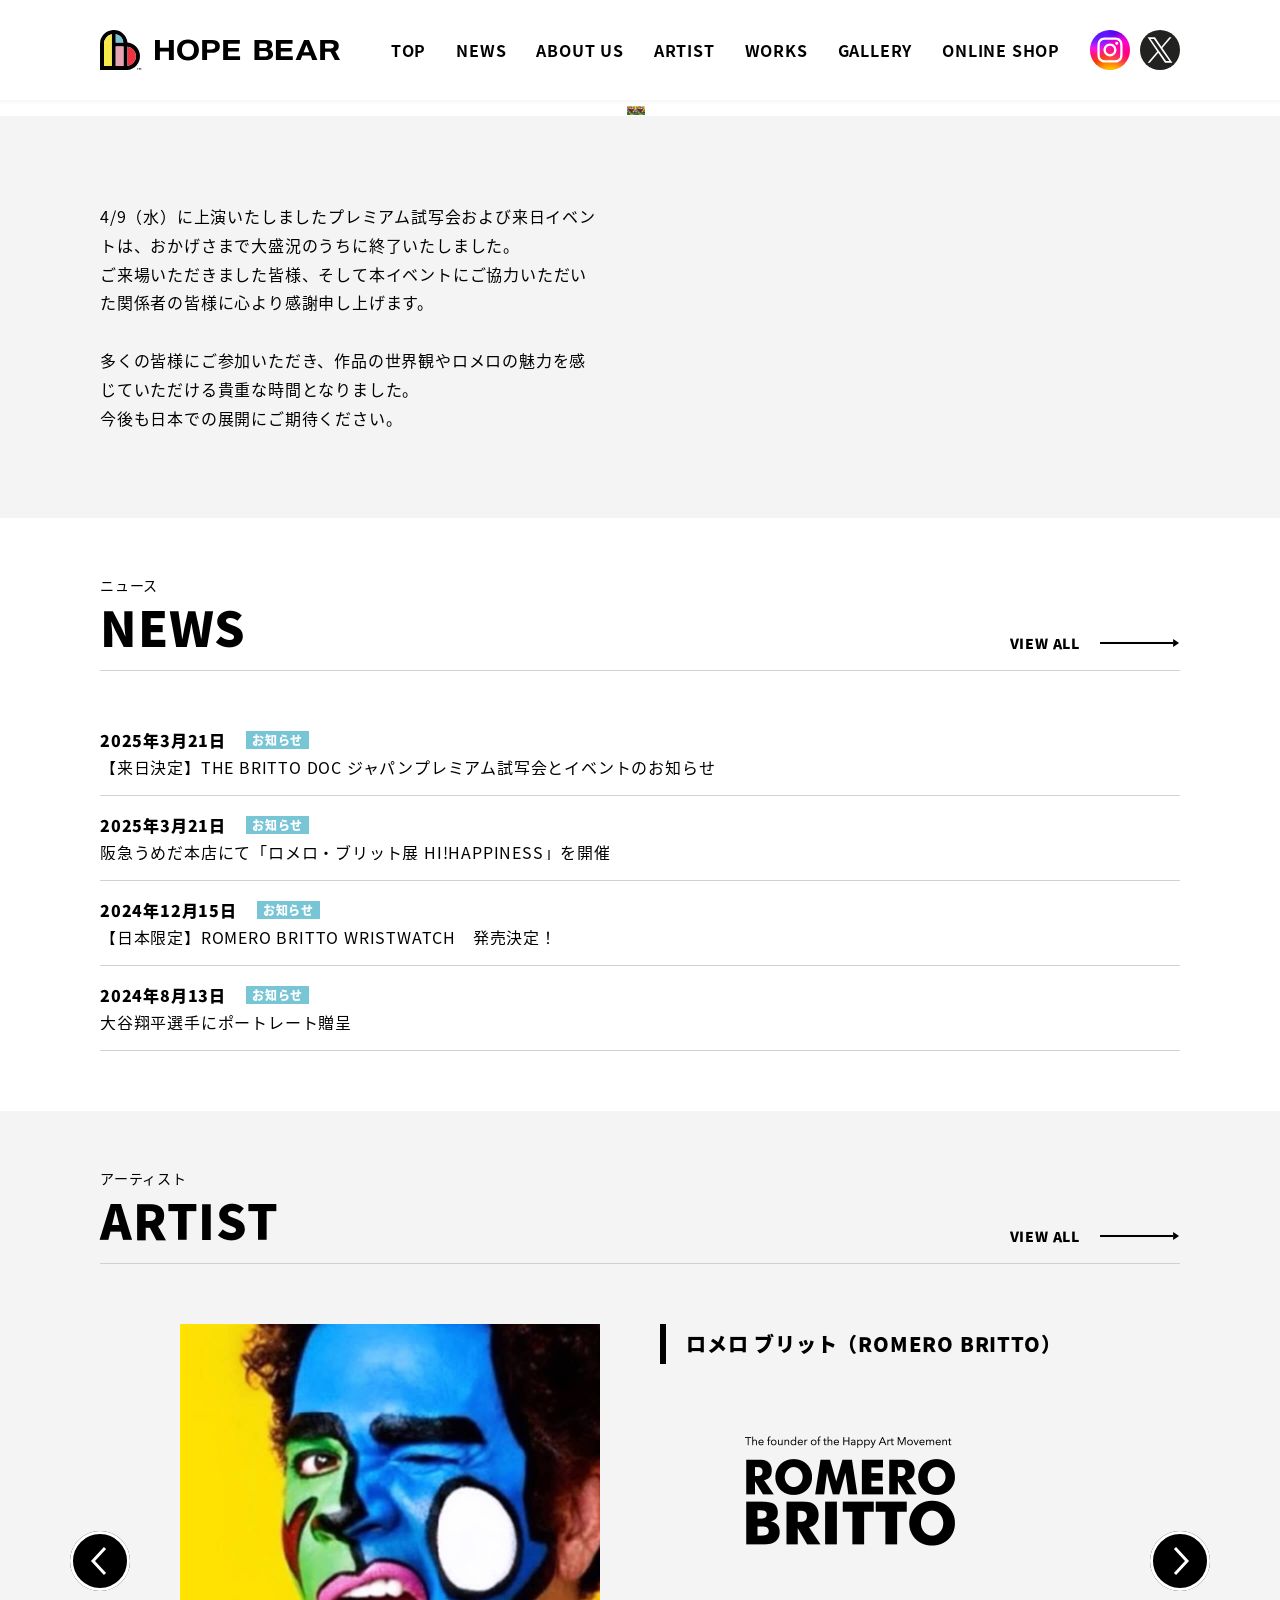
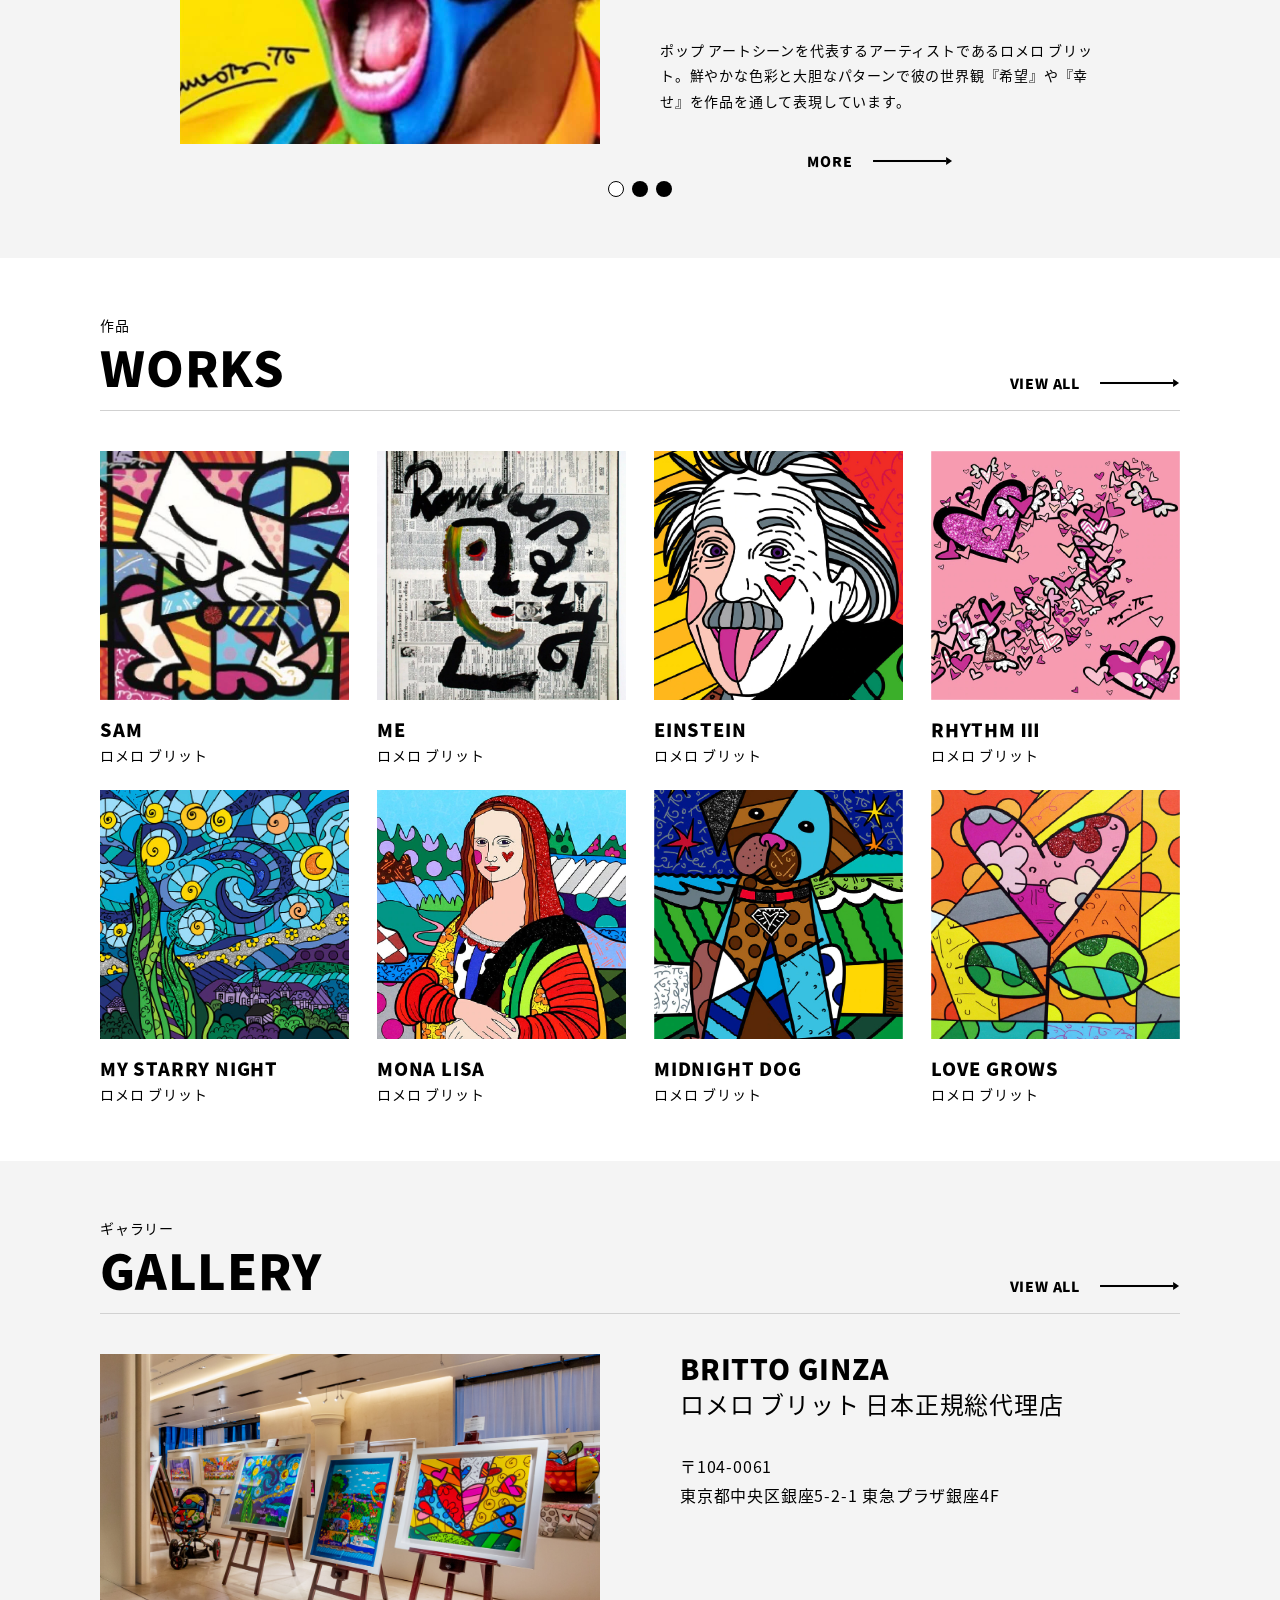
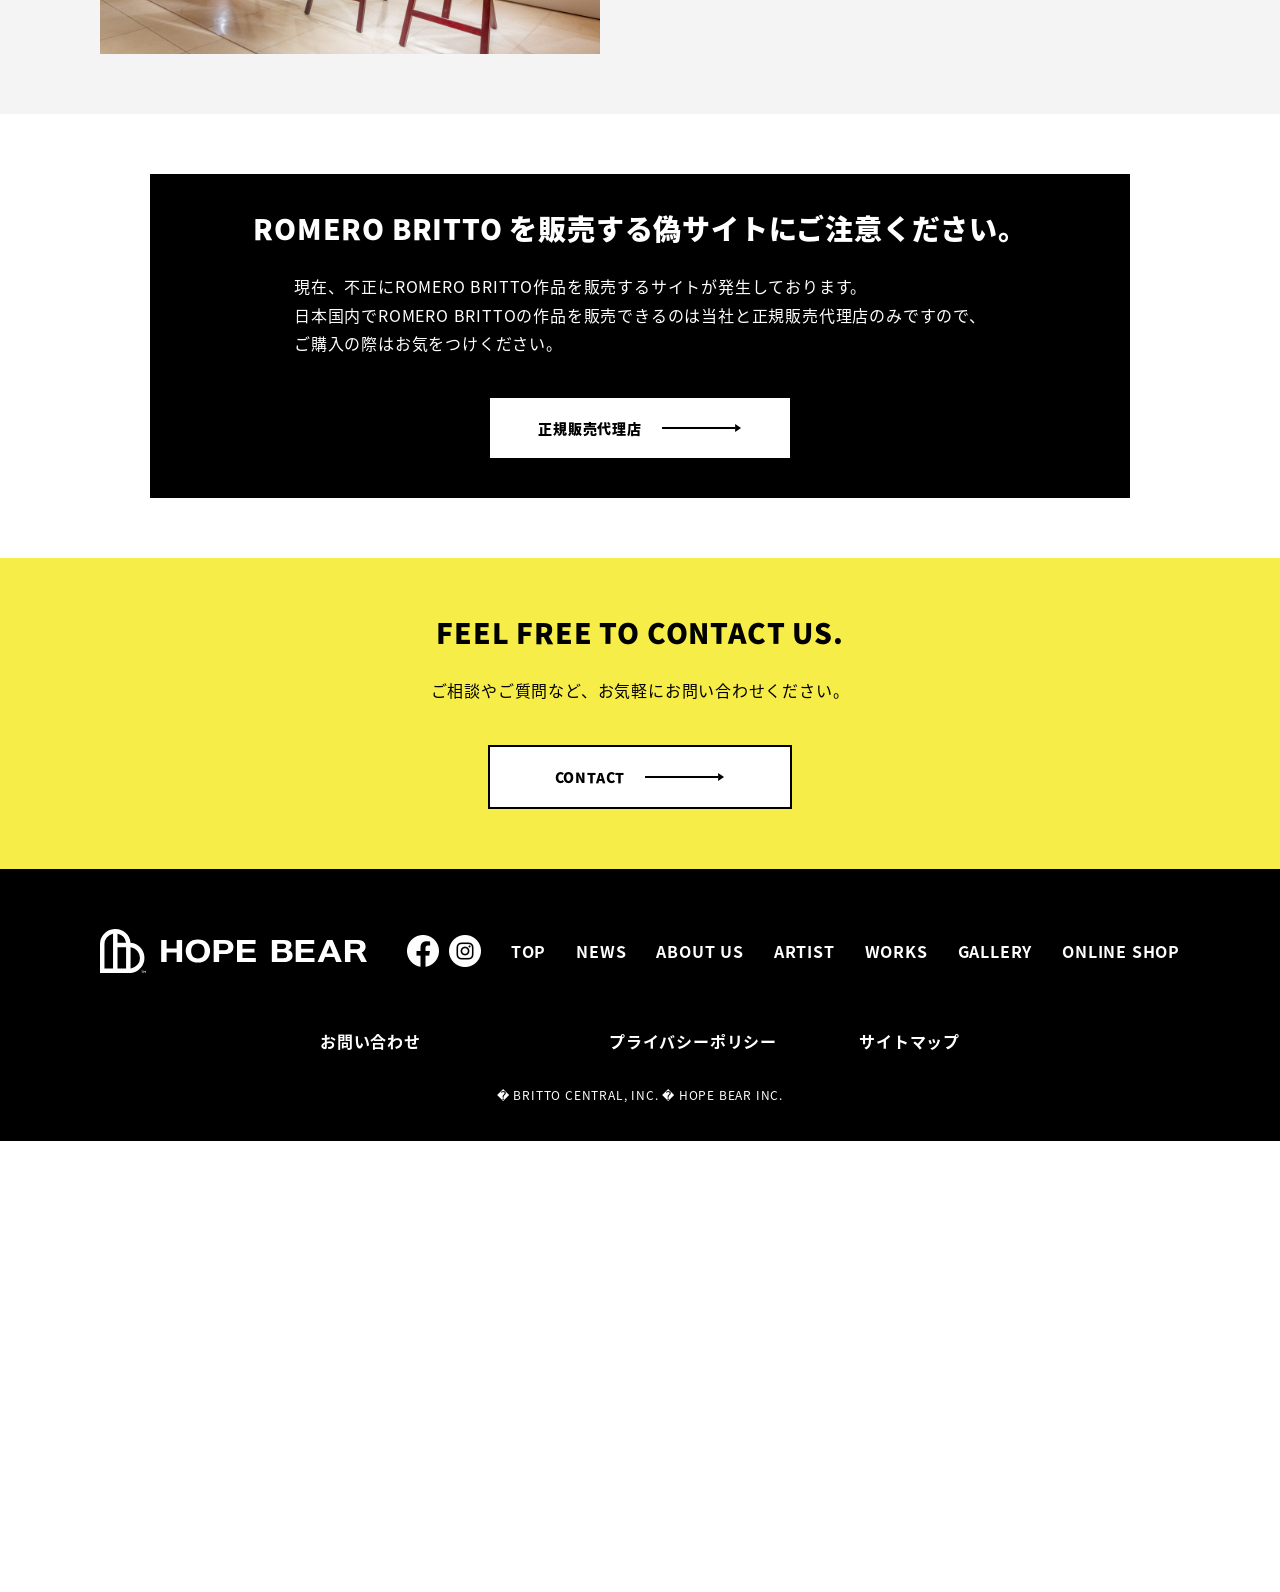
==== index.html @ 96dcc3df "Add files via upload" ====
<!DOCTYPE html><html lang="ja" dir="ltr"><head>
  <meta charset="UTF-8">
  <meta http-equiv="X-UA-Compatible" content="IE=edge">
		
  <script type="text/javascript">
    if ( navigator.userAgent.indexOf('iPhone') > 0 || navigator.userAgent.indexOf('iPod') > 0 || (navigator.userAgent.indexOf('Android') > 0 && navigator.userAgent.indexOf('Mobile') > 0) ) {
        //iPhone、iPod、Androidモバイル端末の設定
        document.write('<meta name="viewport" content="width=device-width, initial-scale=1.0">');
    }else{
        //それ以外の端末（PC、iPadなど）の設定
        document.write('');
    }
  </script>
  <meta name="format-detection" content="telephone=no">
  <meta name="keywords" content="アート,ロメロ ブリット">
  <meta name="format-detection" content="telephone=no">
  <meta name="author" content="ホープベアー株式会社（Hope Bear Inc.）">
  <!-- OGP -->
  <meta name="twitter:card" content="summary_large_image">
  <meta name="twitter:site" content="https://hopebearinc.com/">
  <meta name="twitter:image" content="https://hopebearinc.com/wp-content/themes/eTheme/ogp.png">
  <meta property="og:site_name" content="HOPE BEAR Inc.">
  <meta property="og:title" content="HOPE BEAR Inc.">
  <meta property="og:description" content="ホープベアー株式会社（Hope Bear Inc.）の公式ホームページです。私たちは経営理念である「アートのチカラで世界に希望を！」を掲げ、世界的アーティスト「ロメロ ブリット（Romero Britto）」の作品や次世代アーティストの作品を通じ、“愛と勇気と希望”を多くの皆さまに伝えてまいります。">
  <meta property="og:type" content="website">
  <meta property="og:url" content="https://hopebearinc.com/">
  <meta property="og:image" content="images/ogp.png">
  <!-- /OGP -->
  	<style>img:is([sizes="auto" i], [sizes^="auto," i]) { contain-intrinsic-size: 3000px 1500px }</style>
	
		<!-- All in One SEO 4.8.1.1 - aioseo.com -->
		<title>ホープベアー株式会社（Hope Bear Inc.）｜アートのチカラで世界に希望を！</title>
	<meta name="description" content="ホープベアー株式会社（Hope Bear Inc.）の公式ホームページです。私たちは経営理念である「アートのチカラで世界に希望を！」を掲げ、世界的アーティスト「ロメロ ブリット（Romero Britto）」の作品や次世代アーティストの作品を通じ、“愛と勇気と希望”を多くの皆さまに伝えてまいります。">
	<meta name="robots" content="max-image-preview:large">
	<link rel="canonical" href="https://hopebearinc.com/">
	<meta name="generator" content="All in One SEO (AIOSEO) 4.8.1.1">
		<meta property="og:locale" content="ja_JP">
		<meta property="og:site_name" content="ホープベアー株式会社（Hope Bear Inc.） ｜">
		<meta property="og:type" content="website">
		<meta property="og:title" content="ホープベアー株式会社（Hope Bear Inc.）｜アートのチカラで世界に希望を！">
		<meta property="og:description" content="ホープベアー株式会社（Hope Bear Inc.）の公式ホームページです。私たちは経営理念である「アートのチカラで世界に希望を！」を掲げ、世界的アーティスト「ロメロ ブリット（Romero Britto）」の作品や次世代アーティストの作品を通じ、“愛と勇気と希望”を多くの皆さまに伝えてまいります。">
		<meta property="og:url" content="https://hopebearinc.com/">
		<meta name="twitter:card" content="summary">
		<meta name="twitter:title" content="ホープベアー株式会社（Hope Bear Inc.）｜アートのチカラで世界に希望を！">
		<meta name="twitter:description" content="ホープベアー株式会社（Hope Bear Inc.）の公式ホームページです。私たちは経営理念である「アートのチカラで世界に希望を！」を掲げ、世界的アーティスト「ロメロ ブリット（Romero Britto）」の作品や次世代アーティストの作品を通じ、“愛と勇気と希望”を多くの皆さまに伝えてまいります。">
		<script type="application/ld+json" class="aioseo-schema">
			{"@context":"https:\/\/schema.org","@graph":[{"@type":"BreadcrumbList","@id":"https:\/\/hopebearinc.com\/#breadcrumblist","itemListElement":[{"@type":"ListItem","@id":"https:\/\/hopebearinc.com\/#listItem","position":1,"name":"\u5bb6"}]},{"@type":"Organization","@id":"https:\/\/hopebearinc.com\/#organization","name":"\u30db\u30fc\u30d7\u30d9\u30a2\u30fc\u682a\u5f0f\u4f1a\u793e\uff08Hope Bear Inc.\uff09","url":"https:\/\/hopebearinc.com\/"},{"@type":"WebPage","@id":"https:\/\/hopebearinc.com\/#webpage","url":"https:\/\/hopebearinc.com\/","name":"\u30db\u30fc\u30d7\u30d9\u30a2\u30fc\u682a\u5f0f\u4f1a\u793e\uff08Hope Bear Inc.\uff09\uff5c\u30a2\u30fc\u30c8\u306e\u30c1\u30ab\u30e9\u3067\u4e16\u754c\u306b\u5e0c\u671b\u3092\uff01","description":"\u30db\u30fc\u30d7\u30d9\u30a2\u30fc\u682a\u5f0f\u4f1a\u793e\uff08Hope Bear Inc.\uff09\u306e\u516c\u5f0f\u30db\u30fc\u30e0\u30da\u30fc\u30b8\u3067\u3059\u3002\u79c1\u305f\u3061\u306f\u7d4c\u55b6\u7406\u5ff5\u3067\u3042\u308b\u300c\u30a2\u30fc\u30c8\u306e\u30c1\u30ab\u30e9\u3067\u4e16\u754c\u306b\u5e0c\u671b\u3092\uff01\u300d\u3092\u63b2\u3052\u3001\u4e16\u754c\u7684\u30a2\u30fc\u30c6\u30a3\u30b9\u30c8\u300c\u30ed\u30e1\u30ed \u30d6\u30ea\u30c3\u30c8\uff08Romero Britto\uff09\u300d\u306e\u4f5c\u54c1\u3084\u6b21\u4e16\u4ee3\u30a2\u30fc\u30c6\u30a3\u30b9\u30c8\u306e\u4f5c\u54c1\u3092\u901a\u3058\u3001\u201c\u611b\u3068\u52c7\u6c17\u3068\u5e0c\u671b\u201d\u3092\u591a\u304f\u306e\u7686\u3055\u307e\u306b\u4f1d\u3048\u3066\u307e\u3044\u308a\u307e\u3059\u3002","inLanguage":"ja","isPartOf":{"@id":"https:\/\/hopebearinc.com\/#website"},"breadcrumb":{"@id":"https:\/\/hopebearinc.com\/#breadcrumblist"},"datePublished":"2022-05-19T17:27:21+09:00","dateModified":"2022-07-12T08:41:33+09:00"},{"@type":"WebSite","@id":"https:\/\/hopebearinc.com\/#website","url":"https:\/\/hopebearinc.com\/","name":"\u30db\u30fc\u30d7\u30d9\u30a2\u30fc\u682a\u5f0f\u4f1a\u793e\uff08Hope Bear Inc.\uff09","inLanguage":"ja","publisher":{"@id":"https:\/\/hopebearinc.com\/#organization"}}]}
		</script>
		<!-- All in One SEO -->

<link rel="dns-prefetch" href="//www.googletagmanager.com">
<script type="text/javascript">
/* <![CDATA[ */
window._wpemojiSettings = {"baseUrl":"https:\/\/s.w.org\/images\/core\/emoji\/15.1.0\/72x72\/","ext":".png","svgUrl":"https:\/\/s.w.org\/images\/core\/emoji\/15.1.0\/svg\/","svgExt":".svg","source":{"concatemoji":"https:\/\/hopebearinc.com\/wp-includes\/js\/wp-emoji-release.min.js?ver=6.8.1"}};
/*! This file is auto-generated */
!function(i,n){var o,s,e;function c(e){try{var t={supportTests:e,timestamp:(new Date).valueOf()};sessionStorage.setItem(o,JSON.stringify(t))}catch(e){}}function p(e,t,n){e.clearRect(0,0,e.canvas.width,e.canvas.height),e.fillText(t,0,0);var t=new Uint32Array(e.getImageData(0,0,e.canvas.width,e.canvas.height).data),r=(e.clearRect(0,0,e.canvas.width,e.canvas.height),e.fillText(n,0,0),new Uint32Array(e.getImageData(0,0,e.canvas.width,e.canvas.height).data));return t.every(function(e,t){return e===r[t]})}function u(e,t,n){switch(t){case"flag":return n(e,"\ud83c\udff3\ufe0f\u200d\u26a7\ufe0f","\ud83c\udff3\ufe0f\u200b\u26a7\ufe0f")?!1:!n(e,"\ud83c\uddfa\ud83c\uddf3","\ud83c\uddfa\u200b\ud83c\uddf3")&&!n(e,"\ud83c\udff4\udb40\udc67\udb40\udc62\udb40\udc65\udb40\udc6e\udb40\udc67\udb40\udc7f","\ud83c\udff4\u200b\udb40\udc67\u200b\udb40\udc62\u200b\udb40\udc65\u200b\udb40\udc6e\u200b\udb40\udc67\u200b\udb40\udc7f");case"emoji":return!n(e,"\ud83d\udc26\u200d\ud83d\udd25","\ud83d\udc26\u200b\ud83d\udd25")}return!1}function f(e,t,n){var r="undefined"!=typeof WorkerGlobalScope&&self instanceof WorkerGlobalScope?new OffscreenCanvas(300,150):i.createElement("canvas"),a=r.getContext("2d",{willReadFrequently:!0}),o=(a.textBaseline="top",a.font="600 32px Arial",{});return e.forEach(function(e){o[e]=t(a,e,n)}),o}function t(e){var t=i.createElement("script");t.src=e,t.defer=!0,i.head.appendChild(t)}"undefined"!=typeof Promise&&(o="wpEmojiSettingsSupports",s=["flag","emoji"],n.supports={everything:!0,everythingExceptFlag:!0},e=new Promise(function(e){i.addEventListener("DOMContentLoaded",e,{once:!0})}),new Promise(function(t){var n=function(){try{var e=JSON.parse(sessionStorage.getItem(o));if("object"==typeof e&&"number"==typeof e.timestamp&&(new Date).valueOf()<e.timestamp+604800&&"object"==typeof e.supportTests)return e.supportTests}catch(e){}return null}();if(!n){if("undefined"!=typeof Worker&&"undefined"!=typeof OffscreenCanvas&&"undefined"!=typeof URL&&URL.createObjectURL&&"undefined"!=typeof Blob)try{var e="postMessage("+f.toString()+"("+[JSON.stringify(s),u.toString(),p.toString()].join(",")+"));",r=new Blob([e],{type:"text/javascript"}),a=new Worker(URL.createObjectURL(r),{name:"wpTestEmojiSupports"});return void(a.onmessage=function(e){c(n=e.data),a.terminate(),t(n)})}catch(e){}c(n=f(s,u,p))}t(n)}).then(function(e){for(var t in e)n.supports[t]=e[t],n.supports.everything=n.supports.everything&&n.supports[t],"flag"!==t&&(n.supports.everythingExceptFlag=n.supports.everythingExceptFlag&&n.supports[t]);n.supports.everythingExceptFlag=n.supports.everythingExceptFlag&&!n.supports.flag,n.DOMReady=!1,n.readyCallback=function(){n.DOMReady=!0}}).then(function(){return e}).then(function(){var e;n.supports.everything||(n.readyCallback(),(e=n.source||{}).concatemoji?t(e.concatemoji):e.wpemoji&&e.twemoji&&(t(e.twemoji),t(e.wpemoji)))}))}((window,document),window._wpemojiSettings);
/* ]]> */
</script>
<style id="wp-emoji-styles-inline-css" type="text/css">

	img.wp-smiley, img.emoji {
		display: inline !important;
		border: none !important;
		box-shadow: none !important;
		height: 1em !important;
		width: 1em !important;
		margin: 0 0.07em !important;
		vertical-align: -0.1em !important;
		background: none !important;
		padding: 0 !important;
	}
</style>
<link rel="stylesheet" id="wp-block-library-css" href="css/style.min.css" type="text/css" media="all">
<style id="classic-theme-styles-inline-css" type="text/css">
/*! This file is auto-generated */
.wp-block-button__link{color:#fff;background-color:#32373c;border-radius:9999px;box-shadow:none;text-decoration:none;padding:calc(.667em + 2px) calc(1.333em + 2px);font-size:1.125em}.wp-block-file__button{background:#32373c;color:#fff;text-decoration:none}
</style>
<style id="global-styles-inline-css" type="text/css">
:root{--wp--preset--aspect-ratio--square: 1;--wp--preset--aspect-ratio--4-3: 4/3;--wp--preset--aspect-ratio--3-4: 3/4;--wp--preset--aspect-ratio--3-2: 3/2;--wp--preset--aspect-ratio--2-3: 2/3;--wp--preset--aspect-ratio--16-9: 16/9;--wp--preset--aspect-ratio--9-16: 9/16;--wp--preset--color--black: #000000;--wp--preset--color--cyan-bluish-gray: #abb8c3;--wp--preset--color--white: #ffffff;--wp--preset--color--pale-pink: #f78da7;--wp--preset--color--vivid-red: #cf2e2e;--wp--preset--color--luminous-vivid-orange: #ff6900;--wp--preset--color--luminous-vivid-amber: #fcb900;--wp--preset--color--light-green-cyan: #7bdcb5;--wp--preset--color--vivid-green-cyan: #00d084;--wp--preset--color--pale-cyan-blue: #8ed1fc;--wp--preset--color--vivid-cyan-blue: #0693e3;--wp--preset--color--vivid-purple: #9b51e0;--wp--preset--gradient--vivid-cyan-blue-to-vivid-purple: linear-gradient(135deg,rgba(6,147,227,1) 0%,rgb(155,81,224) 100%);--wp--preset--gradient--light-green-cyan-to-vivid-green-cyan: linear-gradient(135deg,rgb(122,220,180) 0%,rgb(0,208,130) 100%);--wp--preset--gradient--luminous-vivid-amber-to-luminous-vivid-orange: linear-gradient(135deg,rgba(252,185,0,1) 0%,rgba(255,105,0,1) 100%);--wp--preset--gradient--luminous-vivid-orange-to-vivid-red: linear-gradient(135deg,rgba(255,105,0,1) 0%,rgb(207,46,46) 100%);--wp--preset--gradient--very-light-gray-to-cyan-bluish-gray: linear-gradient(135deg,rgb(238,238,238) 0%,rgb(169,184,195) 100%);--wp--preset--gradient--cool-to-warm-spectrum: linear-gradient(135deg,rgb(74,234,220) 0%,rgb(151,120,209) 20%,rgb(207,42,186) 40%,rgb(238,44,130) 60%,rgb(251,105,98) 80%,rgb(254,248,76) 100%);--wp--preset--gradient--blush-light-purple: linear-gradient(135deg,rgb(255,206,236) 0%,rgb(152,150,240) 100%);--wp--preset--gradient--blush-bordeaux: linear-gradient(135deg,rgb(254,205,165) 0%,rgb(254,45,45) 50%,rgb(107,0,62) 100%);--wp--preset--gradient--luminous-dusk: linear-gradient(135deg,rgb(255,203,112) 0%,rgb(199,81,192) 50%,rgb(65,88,208) 100%);--wp--preset--gradient--pale-ocean: linear-gradient(135deg,rgb(255,245,203) 0%,rgb(182,227,212) 50%,rgb(51,167,181) 100%);--wp--preset--gradient--electric-grass: linear-gradient(135deg,rgb(202,248,128) 0%,rgb(113,206,126) 100%);--wp--preset--gradient--midnight: linear-gradient(135deg,rgb(2,3,129) 0%,rgb(40,116,252) 100%);--wp--preset--font-size--small: 13px;--wp--preset--font-size--medium: 20px;--wp--preset--font-size--large: 36px;--wp--preset--font-size--x-large: 42px;--wp--preset--spacing--20: 0.44rem;--wp--preset--spacing--30: 0.67rem;--wp--preset--spacing--40: 1rem;--wp--preset--spacing--50: 1.5rem;--wp--preset--spacing--60: 2.25rem;--wp--preset--spacing--70: 3.38rem;--wp--preset--spacing--80: 5.06rem;--wp--preset--shadow--natural: 6px 6px 9px rgba(0, 0, 0, 0.2);--wp--preset--shadow--deep: 12px 12px 50px rgba(0, 0, 0, 0.4);--wp--preset--shadow--sharp: 6px 6px 0px rgba(0, 0, 0, 0.2);--wp--preset--shadow--outlined: 6px 6px 0px -3px rgba(255, 255, 255, 1), 6px 6px rgba(0, 0, 0, 1);--wp--preset--shadow--crisp: 6px 6px 0px rgba(0, 0, 0, 1);}:where(.is-layout-flex){gap: 0.5em;}:where(.is-layout-grid){gap: 0.5em;}body .is-layout-flex{display: flex;}.is-layout-flex{flex-wrap: wrap;align-items: center;}.is-layout-flex > :is(*, div){margin: 0;}body .is-layout-grid{display: grid;}.is-layout-grid > :is(*, div){margin: 0;}:where(.wp-block-columns.is-layout-flex){gap: 2em;}:where(.wp-block-columns.is-layout-grid){gap: 2em;}:where(.wp-block-post-template.is-layout-flex){gap: 1.25em;}:where(.wp-block-post-template.is-layout-grid){gap: 1.25em;}.has-black-color{color: var(--wp--preset--color--black) !important;}.has-cyan-bluish-gray-color{color: var(--wp--preset--color--cyan-bluish-gray) !important;}.has-white-color{color: var(--wp--preset--color--white) !important;}.has-pale-pink-color{color: var(--wp--preset--color--pale-pink) !important;}.has-vivid-red-color{color: var(--wp--preset--color--vivid-red) !important;}.has-luminous-vivid-orange-color{color: var(--wp--preset--color--luminous-vivid-orange) !important;}.has-luminous-vivid-amber-color{color: var(--wp--preset--color--luminous-vivid-amber) !important;}.has-light-green-cyan-color{color: var(--wp--preset--color--light-green-cyan) !important;}.has-vivid-green-cyan-color{color: var(--wp--preset--color--vivid-green-cyan) !important;}.has-pale-cyan-blue-color{color: var(--wp--preset--color--pale-cyan-blue) !important;}.has-vivid-cyan-blue-color{color: var(--wp--preset--color--vivid-cyan-blue) !important;}.has-vivid-purple-color{color: var(--wp--preset--color--vivid-purple) !important;}.has-black-background-color{background-color: var(--wp--preset--color--black) !important;}.has-cyan-bluish-gray-background-color{background-color: var(--wp--preset--color--cyan-bluish-gray) !important;}.has-white-background-color{background-color: var(--wp--preset--color--white) !important;}.has-pale-pink-background-color{background-color: var(--wp--preset--color--pale-pink) !important;}.has-vivid-red-background-color{background-color: var(--wp--preset--color--vivid-red) !important;}.has-luminous-vivid-orange-background-color{background-color: var(--wp--preset--color--luminous-vivid-orange) !important;}.has-luminous-vivid-amber-background-color{background-color: var(--wp--preset--color--luminous-vivid-amber) !important;}.has-light-green-cyan-background-color{background-color: var(--wp--preset--color--light-green-cyan) !important;}.has-vivid-green-cyan-background-color{background-color: var(--wp--preset--color--vivid-green-cyan) !important;}.has-pale-cyan-blue-background-color{background-color: var(--wp--preset--color--pale-cyan-blue) !important;}.has-vivid-cyan-blue-background-color{background-color: var(--wp--preset--color--vivid-cyan-blue) !important;}.has-vivid-purple-background-color{background-color: var(--wp--preset--color--vivid-purple) !important;}.has-black-border-color{border-color: var(--wp--preset--color--black) !important;}.has-cyan-bluish-gray-border-color{border-color: var(--wp--preset--color--cyan-bluish-gray) !important;}.has-white-border-color{border-color: var(--wp--preset--color--white) !important;}.has-pale-pink-border-color{border-color: var(--wp--preset--color--pale-pink) !important;}.has-vivid-red-border-color{border-color: var(--wp--preset--color--vivid-red) !important;}.has-luminous-vivid-orange-border-color{border-color: var(--wp--preset--color--luminous-vivid-orange) !important;}.has-luminous-vivid-amber-border-color{border-color: var(--wp--preset--color--luminous-vivid-amber) !important;}.has-light-green-cyan-border-color{border-color: var(--wp--preset--color--light-green-cyan) !important;}.has-vivid-green-cyan-border-color{border-color: var(--wp--preset--color--vivid-green-cyan) !important;}.has-pale-cyan-blue-border-color{border-color: var(--wp--preset--color--pale-cyan-blue) !important;}.has-vivid-cyan-blue-border-color{border-color: var(--wp--preset--color--vivid-cyan-blue) !important;}.has-vivid-purple-border-color{border-color: var(--wp--preset--color--vivid-purple) !important;}.has-vivid-cyan-blue-to-vivid-purple-gradient-background{background: var(--wp--preset--gradient--vivid-cyan-blue-to-vivid-purple) !important;}.has-light-green-cyan-to-vivid-green-cyan-gradient-background{background: var(--wp--preset--gradient--light-green-cyan-to-vivid-green-cyan) !important;}.has-luminous-vivid-amber-to-luminous-vivid-orange-gradient-background{background: var(--wp--preset--gradient--luminous-vivid-amber-to-luminous-vivid-orange) !important;}.has-luminous-vivid-orange-to-vivid-red-gradient-background{background: var(--wp--preset--gradient--luminous-vivid-orange-to-vivid-red) !important;}.has-very-light-gray-to-cyan-bluish-gray-gradient-background{background: var(--wp--preset--gradient--very-light-gray-to-cyan-bluish-gray) !important;}.has-cool-to-warm-spectrum-gradient-background{background: var(--wp--preset--gradient--cool-to-warm-spectrum) !important;}.has-blush-light-purple-gradient-background{background: var(--wp--preset--gradient--blush-light-purple) !important;}.has-blush-bordeaux-gradient-background{background: var(--wp--preset--gradient--blush-bordeaux) !important;}.has-luminous-dusk-gradient-background{background: var(--wp--preset--gradient--luminous-dusk) !important;}.has-pale-ocean-gradient-background{background: var(--wp--preset--gradient--pale-ocean) !important;}.has-electric-grass-gradient-background{background: var(--wp--preset--gradient--electric-grass) !important;}.has-midnight-gradient-background{background: var(--wp--preset--gradient--midnight) !important;}.has-small-font-size{font-size: var(--wp--preset--font-size--small) !important;}.has-medium-font-size{font-size: var(--wp--preset--font-size--medium) !important;}.has-large-font-size{font-size: var(--wp--preset--font-size--large) !important;}.has-x-large-font-size{font-size: var(--wp--preset--font-size--x-large) !important;}
:where(.wp-block-post-template.is-layout-flex){gap: 1.25em;}:where(.wp-block-post-template.is-layout-grid){gap: 1.25em;}
:where(.wp-block-columns.is-layout-flex){gap: 2em;}:where(.wp-block-columns.is-layout-grid){gap: 2em;}
:root :where(.wp-block-pullquote){font-size: 1.5em;line-height: 1.6;}
</style>
<link rel="https://api.w.org/" href="https://hopebearinc.com/wp-json/"><link rel="alternate" title="JSON" type="application/json" href="https://hopebearinc.com/wp-json/wp/v2/pages/7"><link rel="EditURI" type="application/rsd+xml" title="RSD" href="https://hopebearinc.com/xmlrpc.php?rsd">
<meta name="generator" content="WordPress 6.8.1">
<link rel="shortlink" href="https://hopebearinc.com/">
<link rel="alternate" title="oEmbed (JSON)" type="application/json+oembed" href="https://hopebearinc.com/wp-json/oembed/1.0/embed?url=https%3A%2F%2Fhopebearinc.com%2F">
<link rel="alternate" title="oEmbed (XML)" type="text/xml+oembed" href="https://hopebearinc.com/wp-json/oembed/1.0/embed?url=https%3A%2F%2Fhopebearinc.com%2F&format=xml">
<meta name="generator" content="Site Kit by Google 1.151.0">  <link rel="icon" type="image/x-icon" href="images/favicon.ico">
  <link rel="apple-touch-icon" sizes="180x180" href="https://hopebearinc.com/wp-content/themes/eTheme/apple-touch-icon.png">
  <link rel="stylesheet" type="text/css" href="css/fonts.css">
  <link rel="stylesheet" type="text/css" href="css/reset.css">
  <link rel="stylesheet" type="text/css" href="css/common.css">
  <link rel="stylesheet" type="text/css" href="css/pc.css">
  <link rel="stylesheet" type="text/css" href="css/common_sp.css">
  <link rel="stylesheet" type="text/css" href="css/sp.css">
  <link rel="stylesheet" type="text/css" href="css/swiper-bundle.min.css">
  <script src="js/jquery-1.12.4.min.js" type="text/javascript"></script>
  <script src="js/common.js" type="text/javascript"></script>
	
	<!-- Google Tag Manager -->
<script>(function(w,d,s,l,i){w[l]=w[l]||[];w[l].push({'gtm.start':
new Date().getTime(),event:'gtm.js'});var f=d.getElementsByTagName(s)[0],
j=d.createElement(s),dl=l!='dataLayer'?'&l='+l:'';j.async=true;j.src=
'https://www.googletagmanager.com/gtm.js?id='+i+dl;f.parentNode.insertBefore(j,f);
})(window,document,'script','dataLayer','GTM-WXFCVNVW');</script>
<!-- End Google Tag Manager -->

<!-- Google Tag Manager (noscript) -->
<noscript><iframe src="https://www.googletagmanager.com/ns.html?id=GTM-WXFCVNVW"
height="0" width="0" style="display:none;visibility:hidden"></iframe></noscript>
<!-- End Google Tag Manager (noscript) -->
<script async="" src="https://www.googletagmanager.com/gtag/js?id=G-DLHS0GNF9S"></script>
<script>
  window.dataLayer = window.dataLayer || [];
  function gtag(){dataLayer.push(arguments);}
  gtag('js', new Date());

  gtag('config', 'G-DLHS0GNF9S');
</script>

</head>

<body>

<header id="header">
  <div class="inner">
    <div class="header_area">
      <div>
        <h1>
          <a href="https://hopebearinc.com/" class="alpha"><img loading="lazy" src="images/logo_hopebear_blk.svg" alt="HOPE BEAR Inc."></a>
        </h1>
        <div class="sp_mode">
          <div id="nav_toggle">
            <div>
              <span></span>
              <span></span>
              <span></span>
            </div>
          </div>
        </div>
      </div>
      <nav id="global_nav">
        <ul>
          <li><a href="https://hopebearinc.com/"><span>TOP</span></a></li>
          <li><a href="https://hopebearinc.com/news"><span>NEWS</span></a></li>
          <li><a href="https://hopebearinc.com/aboutus"><span>ABOUT US</span></a></li>
          <li><a href="https://hopebearinc.com/artist"><span>ARTIST</span></a></li>
          <li><a href="https://hopebearinc.com/works"><span>WORKS</span></a></li>
          <li><a href="https://hopebearinc.com/gallery"><span>GALLERY</span></a></li>
          <li><a href="https://hopebear.shop/" target="_blank"><span>ONLINE SHOP</span></a></li>
          <li class="sns">
			<ul class="sns-link">
				<i><a href="https://www.instagram.com/hopebeargallery.ginza/" target="_blank" rel="nofollow noreferrer"><img src="images/icon_insta_color.svg"></a></i>
				<i><a href="https://x.com/romerobritto_jp" target="_blank" rel="nofollow noreferrer"><img src="images/icon_x.svg"></a></i>
			</ul>
          </li>
        </ul>
      </nav>
    </div>
  </div>
</header>
  
<main id="index">

  <section id="mainvisual">
    <div class="swiper mainSwiper">
      <div class="swiper-wrapper"><!--<div class="swiper-slide"><div><img loading="lazy" src="https://hopebearinc.com/wp-content/uploads/2023/01/ハッピーニューイヤー.jpg" alt="Art is too important not too share."></div></div> -->
        <div class="swiper-slide">
			<div>
              <picture>
                <source media="(min-width:769px)" srcset="images/mainvisual02_pc.jpg">
                <source media="(max-width:768px)" srcset="images/mainvisual02_sp.jpg">
                <img loading="lazy" src="images/mainvisual02_pc.jpg" alt="Art is too important not too share." width="156" height="31">
              </picture>
			</div>
		  </div>
<!--         <div class="swiper-slide"><div><img loading="lazy" src="https://hopebearinc.com/wp-content/themes/eTheme/img/index/sample_FV02.png" alt="Art is too important not too share."></div></div>
        <div class="swiper-slide"><div><img loading="lazy" src="https://hopebearinc.com/wp-content/themes/eTheme/img/index/sample_FV02.png" alt="Art is too important not too share."></div></div> -->
      </div>
<!--       <div class="swiper-button-next alpha"></div>
      <div class="swiper-button-prev alpha"></div> -->
    </div>
    <!-- Swiper JS -->
    <script src="js/swiper-bundle.min.js"></script>
    <!-- Initialize Swiper -->
    <script>
      var swiper = new Swiper(".mainSwiper", {
        loop: true,
        navigation: {
          nextEl: ".swiper-button-next",
          prevEl: ".swiper-button-prev",
        },
      });
    </script>
  </section>

  <section id="pr">
		<div class="inner pr-box">
	  		<div class="text">
				<p class="comment">4/9（水）に上演いたしましたプレミアム試写会および来日イベントは、おかげさまで大盛況のうちに終了いたしました。<br>
ご来場いただきました皆様、そして本イベントにご協力いただいた関係者の皆様に心より感謝申し上げます。<br>
<br>
多くの皆様にご参加いただき、作品の世界観やロメロの魅力を感じていただける貴重な時間となりました。<br>
今後も日本での展開にご期待ください。</p>
			</div>
			<div class="movie">
				<div class="youtube">
					<iframe width="560" height="315" src="https://www.youtube.com/embed/NqsYSTXQWl8?si=r2p7VQxp2NXxiK8d" title="YouTube video player" frameborder="0" allow="accelerometer; autoplay; clipboard-write; encrypted-media; gyroscope; picture-in-picture; web-share" referrerpolicy="strict-origin-when-cross-origin" allowfullscreen=""></iframe>
				</div>
			</div>
	  </div>
	</section>

  <section id="news">
    <div class="inner">
      <div class="headline">
        <h3>ニュース<span>NEWS</span></h3>
        <p class="btn"><a href="https://hopebearinc.com/news" class="alpha"><span>VIEW ALL</span><img loading="lazy" src="images/arrow.svg" alt="→"></a></p>
      </div>
      <div>

                                <article>
          <a href="https://hopebearinc.com/955/" class="alpha">
            <div>
              <time>2025年3月21日</time>
              <span class="category">お知らせ</span>
				
				
            </div>
            <h1>【来日決定】THE BRITTO DOC ジャパンプレミアム試写会とイベントのお知らせ</h1>
          </a>
        </article>
                        <article>
          <a href="https://hopebearinc.com/981/" class="alpha">
            <div>
              <time>2025年3月21日</time>
              <span class="category">お知らせ</span>
				
				
            </div>
            <h1>阪急うめだ本店にて「ロメロ・ブリット展 HI!HAPPINESS」を開催</h1>
          </a>
        </article>
                        <article>
          <a href="https://hopebearinc.com/902/" class="alpha">
            <div>
              <time>2024年12月15日</time>
              <span class="category">お知らせ</span>
				
				
            </div>
            <h1>【日本限定】ROMERO BRITTO WRISTWATCH　発売決定！</h1>
          </a>
        </article>
                        <article>
          <a href="https://hopebearinc.com/787/" class="alpha">
            <div>
              <time>2024年8月13日</time>
              <span class="category">お知らせ</span>
				
				
            </div>
            <h1>大谷翔平選手にポートレート贈呈</h1>
          </a>
        </article>
        
      </div>
    </div>
  </section>


  <section id="artist">
    <div class="inner">
      <div class="headline">
        <h3>アーティスト<span>ARTIST</span></h3>
        <p class="btn"><a href="https://hopebearinc.com/artist" class="alpha"><span>VIEW ALL</span><img loading="lazy" src="images/arrow.svg" alt="→"></a></p>
      </div>
<!--       <h4>サンプルタイトルサンプルタイトルサンプルタイトルが入ります</h4>
      <p class="comment">世界的なアーティスト作品を多数取り扱っております。</p> -->
      <!-- Swiper -->
      <div class="swiper-container">
        <div class="swiper artistSwiper">
          <div class="swiper-wrapper">
            <div class="swiper-slide">
              <article>
                <figure>
                  <img loading="lazy" src="images/artist-romero.jpg" alt="ロメロ ブリット（ROMERO BRITTO）">
                </figure>
                <figcaption>
                  <h1>ロメロ ブリット（ROMERO BRITTO）</h1>
                  <figure>
                    <img loading="lazy" src="images/sample_img_artistname.png" alt="ロメロ ブリット（ROMERO BRITTO）">
                  </figure>
                  <p class="comment">ポップ アートシーンを代表するアーティストであるロメロ ブリット。鮮やかな色彩と大胆なパターンで彼の世界観『希望』や『幸せ』を作品を通して表現しています。</p>
                  <p class="btn"><a href="https://hopebearinc.com/romerobritto" class="alpha"><span>MORE</span><img loading="lazy" src="images/arrow.svg" alt="→"></a></p>
                </figcaption>
              </article>
            </div>
            <div class="swiper-slide">
              <article>
                <figure>
                  <img loading="lazy" src="images/artist-anton.jpg" alt="アントン モルナー（ANTON MOLNAR）">
                </figure>
                <figcaption>
                  <h1>アントン モルナー（ANTON MOLNAR）</h1>
<!--                   <figure>
                    <img loading="lazy" src="https://hopebearinc.com/wp-content/themes/eTheme/img/index/sample_img_artistname.png" alt="アントン モルナー（ANTON MOLNAR）">
                  </figure> -->
                  <p class="comment">シラク仏大統領、アーノルド・シュワルツネッガー、シンディ・クロフォードなど多くの著名人を魅了する新進気鋭のアーティスト。</p>
                  <p class="btn"><a href="https://hopebearinc.com/antonmolnar" class="alpha"><span>MORE</span><img loading="lazy" src="images/arrow.svg" alt="→"></a></p>
                </figcaption>
              </article>
            </div>
            <div class="swiper-slide">
              <article>
                <figure>
                  <img loading="lazy" src="images/artist-larsson.jpg" alt="カール ラーション（CARL LARSSON）">
                </figure>
                <figcaption>
                  <h1>カール ラーション（CARL LARSSON）</h1>
<!--                   <figure>
                    <img loading="lazy" src="https://hopebearinc.com/wp-content/themes/eTheme/img/index/sample_img_artistname.png" alt="カール ラーション（CARL LARSSON）">
                  </figure> -->
                  <p class="comment">スウェーデンで最も愛されている「スウェーデンの国民画家」。油彩・水彩ともに多数の作品を残し、フランス印象派の画家に多大な影響を与えたとされる。</p>
                  <p class="btn"><a href="https://hopebearinc.com/carllarsson" class="alpha"><span>MORE</span><img loading="lazy" src="images/arrow.svg" alt="→"></a></p>
                </figcaption>
              </article>
            </div>
          </div>
          <div class="swiper-pagination"></div>
        </div>
        <div class="swiper-button-next alpha"></div>
        <div class="swiper-button-prev alpha"></div>
      </div>
      <!-- Swiper JS -->
      <script src="js/swiper-bundle.min.js"></script>
      <!-- Initialize Swiper -->
      <script>
        var swiper = new Swiper(".artistSwiper", {
          slidesPerView: 1,
          spaceBetween: 30,
          loop: true,
          pagination: {
            el: ".swiper-pagination",
            clickable: true,
          },
          navigation: {
            nextEl: ".swiper-button-next",
            prevEl: ".swiper-button-prev",
          },
        });
      </script>
    </div>
  </section>

  <section id="works">
    <div class="inner">
      <div class="headline">
        <h3>作品<span>WORKS</span></h3>
        <p class="btn"><a href="https://hopebearinc.com/works" class="alpha"><span>VIEW ALL</span><img loading="lazy" src="images/arrow.svg" alt="→"></a></p>
      </div>
<!--
      <h4>サンプルタイトルサンプルタイトルサンプルタイトルが入ります</h4>
      <p class="comment">世界的なアーティスト作品を多数取り扱っております。</p>
-->
      <div class="list">

		  				                            <article>
          <input type="checkbox" id="pop-up1" class="nPopUp">
          <label id="popup1" for="pop-up1" class="overlay">
            <div class="btn-prev clickable">
                <label for="pop-up0" data-popup="1"><img loading="lazy" src="images/icon-chevronCircleLeft.svg" alt="←"></label>
			  </div>
            <label class="popWindow" for="pop-up1">
              <p class="close"><span class="clickable">×</span></p>
              <div class="pbox">
                <iframe src="108.html" name="t_frame"></iframe>
              </div>
            </label>
            <div class="btn-next clickable">
                <label for="pop-up2" data-popup="1"><img loading="lazy" src="images/icon-chevronCircleRight.svg" alt="→"></label>
			  </div>
          </label>
          <div>
            <label for="pop-up1" class="clickable">
              <figure>
                <img loading="lazy" itemprop="image" src="images/SAM.jpg" alt="SAM">
              </figure>
              <figcaption>
                <h1>SAM</h1>
                <p class="name">ロメロ ブリット</p>
              </figcaption>
            </label>
          </div>
        </article>

		                              <article>
          <input type="checkbox" id="pop-up2" class="nPopUp">
          <label id="popup2" for="pop-up2" class="overlay">
            <div class="btn-prev clickable">
                <label for="pop-up1" data-popup="2"><img loading="lazy" src="images/icon-chevronCircleLeft.svg" alt="←"></label>
			  </div>
            <label class="popWindow" for="pop-up2">
              <p class="close"><span class="clickable">×</span></p>
              <div class="pbox">
                <iframe src="107.html" name="t_frame"></iframe>
              </div>
            </label>
            <div class="btn-next clickable">
                <label for="pop-up3" data-popup="2"><img loading="lazy" src="images/icon-chevronCircleRight.svg" alt="→"></label>
			  </div>
          </label>
          <div>
            <label for="pop-up2" class="clickable">
              <figure>
                <img loading="lazy" itemprop="image" src="images/ME.jpg" alt="ME">
              </figure>
              <figcaption>
                <h1>ME</h1>
                <p class="name">ロメロ ブリット</p>
              </figcaption>
            </label>
          </div>
        </article>

		                              <article>
          <input type="checkbox" id="pop-up3" class="nPopUp">
          <label id="popup3" for="pop-up3" class="overlay">
            <div class="btn-prev clickable">
                <label for="pop-up2" data-popup="3"><img loading="lazy" src="images/icon-chevronCircleLeft.svg" alt="←"></label>
			  </div>
            <label class="popWindow" for="pop-up3">
              <p class="close"><span class="clickable">×</span></p>
              <div class="pbox">
                <iframe src="106.html" name="t_frame"></iframe>
              </div>
            </label>
            <div class="btn-next clickable">
                <label for="pop-up4" data-popup="3"><img loading="lazy" src="images/icon-chevronCircleRight.svg" alt="→"></label>
			  </div>
          </label>
          <div>
            <label for="pop-up3" class="clickable">
              <figure>
                <img loading="lazy" itemprop="image" src="images/EINSTEIN.jpg" alt="EINSTEIN">
              </figure>
              <figcaption>
                <h1>EINSTEIN</h1>
                <p class="name">ロメロ ブリット</p>
              </figcaption>
            </label>
          </div>
        </article>

		                              <article>
          <input type="checkbox" id="pop-up4" class="nPopUp">
          <label id="popup4" for="pop-up4" class="overlay">
            <div class="btn-prev clickable">
                <label for="pop-up3" data-popup="4"><img loading="lazy" src="images/icon-chevronCircleLeft.svg" alt="←"></label>
			  </div>
            <label class="popWindow" for="pop-up4">
              <p class="close"><span class="clickable">×</span></p>
              <div class="pbox">
                <iframe src="77.html" name="t_frame"></iframe>
              </div>
            </label>
            <div class="btn-next clickable">
                <label for="pop-up5" data-popup="4"><img loading="lazy" src="images/icon-chevronCircleRight.svg" alt="→"></label>
			  </div>
          </label>
          <div>
            <label for="pop-up4" class="clickable">
              <figure>
                <img loading="lazy" itemprop="image" src="images/RHYTHM-%E2%85%A2.jpg" alt="RHYTHM Ⅲ">
              </figure>
              <figcaption>
                <h1>RHYTHM Ⅲ</h1>
                <p class="name">ロメロ ブリット</p>
              </figcaption>
            </label>
          </div>
        </article>

		                              <article>
          <input type="checkbox" id="pop-up5" class="nPopUp">
          <label id="popup5" for="pop-up5" class="overlay">
            <div class="btn-prev clickable">
                <label for="pop-up4" data-popup="5"><img loading="lazy" src="images/icon-chevronCircleLeft.svg" alt="←"></label>
			  </div>
            <label class="popWindow" for="pop-up5">
              <p class="close"><span class="clickable">×</span></p>
              <div class="pbox">
                <iframe src="76.html" name="t_frame"></iframe>
              </div>
            </label>
            <div class="btn-next clickable">
                <label for="pop-up6" data-popup="5"><img loading="lazy" src="images/icon-chevronCircleRight.svg" alt="→"></label>
			  </div>
          </label>
          <div>
            <label for="pop-up5" class="clickable">
              <figure>
                <img loading="lazy" itemprop="image" src="images/MY-STARRY-NIGHT.jpg" alt="MY STARRY NIGHT">
              </figure>
              <figcaption>
                <h1>MY STARRY NIGHT</h1>
                <p class="name">ロメロ ブリット</p>
              </figcaption>
            </label>
          </div>
        </article>

		                              <article>
          <input type="checkbox" id="pop-up6" class="nPopUp">
          <label id="popup6" for="pop-up6" class="overlay">
            <div class="btn-prev clickable">
                <label for="pop-up5" data-popup="6"><img loading="lazy" src="images/icon-chevronCircleLeft.svg" alt="←"></label>
			  </div>
            <label class="popWindow" for="pop-up6">
              <p class="close"><span class="clickable">×</span></p>
              <div class="pbox">
                <iframe src="69.html" name="t_frame"></iframe>
              </div>
            </label>
            <div class="btn-next clickable">
                <label for="pop-up7" data-popup="6"><img loading="lazy" src="images/icon-chevronCircleRight.svg" alt="→"></label>
			  </div>
          </label>
          <div>
            <label for="pop-up6" class="clickable">
              <figure>
                <img loading="lazy" itemprop="image" src="images/MONA-LISA.jpg" alt="MONA LISA">
              </figure>
              <figcaption>
                <h1>MONA LISA</h1>
                <p class="name">ロメロ ブリット</p>
              </figcaption>
            </label>
          </div>
        </article>

		                              <article>
          <input type="checkbox" id="pop-up7" class="nPopUp">
          <label id="popup7" for="pop-up7" class="overlay">
            <div class="btn-prev clickable">
                <label for="pop-up6" data-popup="7"><img loading="lazy" src="images/icon-chevronCircleLeft.svg" alt="←"></label>
			  </div>
            <label class="popWindow" for="pop-up7">
              <p class="close"><span class="clickable">×</span></p>
              <div class="pbox">
                <iframe src="68.html" name="t_frame"></iframe>
              </div>
            </label>
            <div class="btn-next clickable">
                <label for="pop-up8" data-popup="7"><img loading="lazy" src="images/icon-chevronCircleRight.svg" alt="→"></label>
			  </div>
          </label>
          <div>
            <label for="pop-up7" class="clickable">
              <figure>
                <img loading="lazy" itemprop="image" src="images/MIDNIGHT-DOG.jpg" alt="MIDNIGHT DOG">
              </figure>
              <figcaption>
                <h1>MIDNIGHT DOG</h1>
                <p class="name">ロメロ ブリット</p>
              </figcaption>
            </label>
          </div>
        </article>

		                              <article>
          <input type="checkbox" id="pop-up8" class="nPopUp">
          <label id="popup8" for="pop-up8" class="overlay">
            <div class="btn-prev clickable">
                <label for="pop-up7" data-popup="8"><img loading="lazy" src="images/icon-chevronCircleLeft.svg" alt="←"></label>
			  </div>
            <label class="popWindow" for="pop-up8">
              <p class="close"><span class="clickable">×</span></p>
              <div class="pbox">
                <iframe src="45.html" name="t_frame"></iframe>
              </div>
            </label>
            <div class="btn-next clickable">
                <label for="pop-up9" data-popup="8"><img loading="lazy" src="images/icon-chevronCircleRight.svg" alt="→"></label>
			  </div>
          </label>
          <div>
            <label for="pop-up8" class="clickable">
              <figure>
                <img loading="lazy" itemprop="image" src="images/LOVE-GROWS.jpg" alt="LOVE GROWS">
              </figure>
              <figcaption>
                <h1>LOVE GROWS</h1>
                <p class="name">ロメロ ブリット</p>
              </figcaption>
            </label>
          </div>
        </article>

		            <script>
              jQuery(function($){
                  $('[data-popup]').on('click',function (){
                      $('#pop-up'+$(this).data('popup')).prop('checked',false);
                  });
              });
          </script>
<!--
        <article>
          <input type="checkbox" id="pop-up">
          <label id="popupi" for="pop-up" class="overlay">
            <div class="btn-prev clickable"><a href="https://hopebearinc.com/works-detail" target="t_frame"><img loading="lazy" src="https://hopebearinc.com/wp-content/themes/eTheme/img/common/icon-chevronCircleLeft.svg" alt="←"></a></div>
            <label class="popWindow" for="pop-up">
              <p class="close"><span class="clickable">×</span></p>
              <div class="pbox">
                <iframe src="works-detail" name="t_frame"></iframe>
              </div>
            </label>
            <div class="btn-next clickable"><a href="https://hopebearinc.com/works-detail" target="t_frame"><img loading="lazy" src="https://hopebearinc.com/wp-content/themes/eTheme/img/common/icon-chevronCircleRight.svg" alt="→"></a></div>
          </label>
          <div>
            <label for="pop-up" class="clickable">
              <figure>
                <img loading="lazy" itemprop="image" loading="lazy" src="https://hopebearinc.com/wp-content/themes/eTheme/img/index/sample_img_works.png" alt="THIS IS TITLE">
              </figure>
              <figcaption>
                <h1>THIS IS TITLE</h1>
                <p class="name">Artist Name</p>
              </figcaption>
            </label>
          </div>
        </article>
-->
		  
      </div>
    </div>
  </section>

  <section id="gallery">
    <div class="inner">
      <div class="headline">
        <h3>ギャラリー<span>GALLERY</span></h3>
        <p class="btn"><a href="https://hopebearinc.com/gallery" class="alpha"><span>VIEW ALL</span><img loading="lazy" src="images/arrow.svg" alt="→"></a></p>
      </div>
<!--
      <h4>サンプルタイトルサンプルタイトルサンプルタイトルが入ります</h4>
      <p class="comment">世界的なアーティスト作品を多数取り扱っております。</p>
-->
      <!-- Swiper
      <div class="swiper-container">
        <div class="swiper mySwiper">
          <div class="swiper-wrapper">
            <div class="swiper-slide">
              <article>
                <a href="https://hopebearinc.com/gallery">
                  <figure>
                    <img loading="lazy" src="https://hopebearinc.com/wp-content/themes/eTheme/img/index/sample_img_gallery.png" alt="BRITTO GINZA">
                  </figure>
                  <figcaption>
                    <h1>BRITTO GINZA</h1>
                    <p class="name">ロメロ ブリット 日本正規総代理店</p>
                    <p class="comment">〒104-0061<br>東京都中央区銀座5-2-1 東急プラザ銀座4F</p>
                  </figcaption>
                </a>
              </article>
            </div>
            <div class="swiper-slide">
              <article>
                <a href="https://hopebearinc.com/gallery">
                  <figure>
                    <img loading="lazy" src="https://hopebearinc.com/wp-content/themes/eTheme/img/index/sample_img_gallery.png" alt="BRITTO GINZA">
                  </figure>
                  <figcaption>
                    <h1>BRITTO GINZA</h1>
                    <p class="name">ロメロ ブリット 日本正規総代理店</p>
                    <p class="comment">〒104-0061<br>東京都中央区銀座5-2-10 東急プラザ銀座 4F</p>
                  </figcaption>
                </a>
              </article>
            </div>
            <div class="swiper-slide">
              <article>
                <a href="https://hopebearinc.com/gallery">
                  <figure>
                    <img loading="lazy" src="https://hopebearinc.com/wp-content/themes/eTheme/img/index/sample_img_gallery.png" alt="BRITTO GINZA">
                  </figure>
                  <figcaption>
                    <h1>BRITTO GINZA</h1>
                    <p class="name">ロメロ ブリット 日本正規総代理店</p>
                    <p class="comment">〒104-0061<br>東京都中央区銀座5-2-1 東急プラザ銀座4F</p>
                  </figcaption>
                </a>
              </article>
            </div>
            <div class="swiper-slide">
              <article>
                <a href="https://hopebearinc.com/gallery">
                  <figure>
                    <img loading="lazy" src="https://hopebearinc.com/wp-content/themes/eTheme/img/index/sample_img_gallery.png" alt="BRITTO GINZA">
                  </figure>
                  <figcaption>
                    <h1>BRITTO GINZA</h1>
                    <p class="name">ロメロ ブリット 日本正規総代理店</p>
                    <p class="comment">〒104-0061<br>東京都中央区銀座5-2-1 東急プラザ銀座4F</p>
                  </figcaption>
                </a>
              </article>
            </div>
            <div class="swiper-slide">
              <article>
                <a href="https://hopebearinc.com/gallery">
                  <figure>
                    <img loading="lazy" src="https://hopebearinc.com/wp-content/themes/eTheme/img/index/sample_img_gallery.png" alt="BRITTO GINZA">
                  </figure>
                  <figcaption>
                    <h1>BRITTO GINZA</h1>
                    <p class="name">ロメロ ブリット 日本正規総代理店</p>
                    <p class="comment">〒104-0061<br>東京都中央区銀座5-2-1 東急プラザ銀座4F</p>
                  </figcaption>
                </a>
              </article>
            </div>
            <div class="swiper-slide">
              <article>
                <a href="https://hopebearinc.com/gallery">
                  <figure>
                    <img loading="lazy" src="https://hopebearinc.com/wp-content/themes/eTheme/img/index/sample_img_gallery.png" alt="BRITTO GINZA">
                  </figure>
                  <figcaption>
                    <h1>BRITTO GINZA</h1>
                    <p class="name">ロメロ ブリット 日本正規総代理店</p>
                    <p class="comment">〒104-0061<br>東京都中央区銀座5-2-1 東急プラザ銀座4F</p>
                  </figcaption>
                </a>
              </article>
            </div>
            <div class="swiper-slide">
              <article>
                <a href="https://hopebearinc.com/gallery">
                  <figure>
                    <img loading="lazy" src="https://hopebearinc.com/wp-content/themes/eTheme/img/index/sample_img_gallery.png" alt="BRITTO GINZA">
                  </figure>
                  <figcaption>
                    <h1>HOPE BEAR Gallery 銀座本店</h1>
                    <p class="name">ロメロ ブリット 日本正規総代理店</p>
                    <p class="comment">〒104-0061<br>東京都中央区銀座5-2-1 東急プラザ銀座4F</p>
                  </figcaption>
                </a>
              </article>
            </div>
          </div>
          <div class="swiper-pagination"></div>
        </div>
        <div class="swiper-button-next alpha"></div>
        <div class="swiper-button-prev alpha"></div>
      </div>
      <script src="https://hopebearinc.com/wp-content/themes/eTheme/js/swiper-bundle.min.js"></script>
      <script>
        var swiper = new Swiper(".mySwiper", {
          //画像の表示枚数
          slidesPerView: 'auto',
          //画像の間隔
          spaceBetween: 15,
          //メイン画像センター表示
          centeredSlides : true,
          //ループ
          loop: true,
          //キーボード左右ボタン対応
          keyboard: true,
          //自動再生
          autoplay: {
            delay: 3500, //3秒後に次の画像に代わる
            disableOnInteraction: false, //スライダーを操作したあと自動再生が止まるかどうか
          },
          pagination: {
            el: ".swiper-pagination",
            clickable: true,
          },
          navigation: {
            nextEl: ".swiper-button-next",
            prevEl: ".swiper-button-prev",
          },
        });
      </script>
      -->
      <article>
        <figure>
          <img loading="lazy" itemprop="image" src="images/0062-Edit-scaled.jpg" alt="BRITTO GINZA">
        </figure>
        <figcaption>
          <h1>BRITTO GINZA <span>ロメロ ブリット 日本正規総代理店</span></h1>
          <address>〒104-0061<br>東京都中央区銀座5-2-1 東急プラザ銀座4F</address>
        </figcaption>
      </article>
    </div>
  </section>
<section id="authorized">
    <div class="inner">
      <div>
        <h3>ROMERO BRITTO を販売する偽サイトにご注意ください。</h3>
        <p class="comment">現在、不正にROMERO BRITTO作品を販売するサイトが発生しております。<br class="pc_mode">日本国内でROMERO BRITTOの作品を販売できるのは当社と正規販売代理店のみですので、<br class="pc_mode">ご購入の際はお気をつけください。</p>
        <p class="btn"><a href="https://hopebearinc.com/gallery" class="alpha"><span>正規販売代理店</span><img loading="lazy" src="images/arrow.svg" alt="→"></a></p>
      </div>
<!--       <ul>
        <li><a href="https://hopebearinc.com/" class="alpha"><img loading="lazy" src="https://hopebearinc.com/wp-content/themes/eTheme/img/index/bnr_dammy1.png" alt="Dummy"></a></li>
        <li><a href="https://hopebearinc.com/" class="alpha"><img loading="lazy" src="https://hopebearinc.com/wp-content/themes/eTheme/img/index/bnr_dammy1.png" alt="Dummy"></a></li>
        <li><a href="https://hopebearinc.com/" class="alpha"><img loading="lazy" src="https://hopebearinc.com/wp-content/themes/eTheme/img/index/bnr_dammy1.png" alt="Dummy"></a></li>
      </ul> -->
    </div>
  </section>
  <section id="contact">
    <div class="inner">
      <div>
        <h3>FEEL FREE TO CONTACT US.</h3>
        <p class="comment">ご相談やご質問など、お気軽にお問い合わせください。</p>
        <p class="btn"><a href="https://hopebearinc.com/contact" class="alpha"><span>CONTACT</span><img loading="lazy" src="images/arrow.svg" alt="→"></a></p>
      </div>
    </div>
  </section>

</main>

<footer>
  <div class="inner">
    <div>
      <div>
        <h1><a href="https://hopebearinc.com/" class="alpha"><img loading="lazy" src="images/logo_hopebear_wht.svg" alt="HOPE BEAR Inc."></a></h1>
        <ul>
          <li><a href="https://www.facebook.com/hopebearinc/" target="_blank" class="alpha"><img loading="lazy" src="images/icon-facebook_wht.png" alt="Facebook"></a></li>
<!--          <li><a href="https://twitter.com/romerobritto_jp" target="_blank" class="alpha"><img loading="lazy" src="https://hopebearinc.com/wp-content/themes/eTheme/img/common/icon-twitter_wht.png" alt="Twitter"></a></li>-->
          <li><a href="https://www.instagram.com/hopebeargallery.ginza/" target="_blank" class="alpha"><img loading="lazy" src="images/icon-instagram_wht.png" alt="Instagram"></a></li>
        </ul>
      </div>
      <nav>
        <ul>
          <li><a href="https://hopebearinc.com/"><span>TOP</span></a></li>
          <li><a href="https://hopebearinc.com/news"><span>NEWS</span></a></li>
          <li><a href="https://hopebearinc.com/aboutus"><span>ABOUT US</span></a></li>
          <li><a href="https://hopebearinc.com/artist"><span>ARTIST</span></a></li>
          <li><a href="https://hopebearinc.com/works"><span>WORKS</span></a></li>
          <li><a href="https://hopebearinc.com/gallery"><span>GALLERY</span></a></li>
          <li><a href="https://hopebear.shop/" target="_blank"><span>ONLINE SHOP</span></a></li>
        </ul>
      </nav>
    </div>
<!--     <ul>
      <li><a href="https://hopebearinc.com/" class="alpha"><img loading="lazy" src="https://hopebearinc.com/wp-content/themes/eTheme/img/common/bnr_dummy2.png" alt="Dummy"></a></li>
      <li><a href="https://hopebearinc.com/" class="alpha"><img loading="lazy" src="https://hopebearinc.com/wp-content/themes/eTheme/img/common/bnr_dummy2.png" alt="Dummy"></a></li>
    </ul> -->
    <ul>
      <li><a href="https://hopebearinc.com/contact"><span>お問い合わせ</span></a></li>
      <li><a href="https://hopebearinc.com/privacy-policy"><span>プライバシーポリシー</span></a></li>
      <li><a href="https://hopebearinc.com/sitemap"><span>サイトマップ</span></a></li>
    </ul>
    <p class="copyright">� BRITTO CENTRAL, INC. � HOPE BEAR INC.</p>
  </div>
</footer>

<script type="speculationrules">
{"prefetch":[{"source":"document","where":{"and":[{"href_matches":"\/*"},{"not":{"href_matches":["\/wp-*.php","\/wp-admin\/*","\/wp-content\/uploads\/*","\/wp-content\/*","\/wp-content\/plugins\/*","\/wp-content\/themes\/eTheme\/*","\/*\\?(.+)"]}},{"not":{"selector_matches":"a[rel~=\"nofollow\"]"}},{"not":{"selector_matches":".no-prefetch, .no-prefetch a"}}]},"eagerness":"conservative"}]}
</script>
<script type="text/javascript" src="js/ajaxzip3.js" id="ajaxzip3-js"></script>



</body></html>
---- css/style.min.css ----
@charset "UTF-8";.wp-block-archives{box-sizing:border-box}.wp-block-archives-dropdown label{display:block}.wp-block-avatar{line-height:0}.wp-block-avatar,.wp-block-avatar img{box-sizing:border-box}.wp-block-avatar.aligncenter{text-align:center}.wp-block-audio{box-sizing:border-box}.wp-block-audio :where(figcaption){margin-bottom:1em;margin-top:.5em}.wp-block-audio audio{min-width:300px;width:100%}.wp-block-button__link{align-content:center;box-sizing:border-box;cursor:pointer;display:inline-block;height:100%;text-align:center;width:100%;word-break:break-word}.wp-block-button__link.aligncenter{text-align:center}.wp-block-button__link.alignright{text-align:right}:where(.wp-block-button__link){border-radius:9999px;box-shadow:none;padding:calc(.667em + 2px) calc(1.333em + 2px);text-decoration:none}.wp-block-button[style*=text-decoration] .wp-block-button__link{text-decoration:inherit}.wp-block-buttons>.wp-block-button.has-custom-width{max-width:none}.wp-block-buttons>.wp-block-button.has-custom-width .wp-block-button__link{width:100%}.wp-block-buttons>.wp-block-button.has-custom-font-size .wp-block-button__link{font-size:inherit}.wp-block-buttons>.wp-block-button.wp-block-button__width-25{width:calc(25% - var(--wp--style--block-gap, .5em)*.75)}.wp-block-buttons>.wp-block-button.wp-block-button__width-50{width:calc(50% - var(--wp--style--block-gap, .5em)*.5)}.wp-block-buttons>.wp-block-button.wp-block-button__width-75{width:calc(75% - var(--wp--style--block-gap, .5em)*.25)}.wp-block-buttons>.wp-block-button.wp-block-button__width-100{flex-basis:100%;width:100%}.wp-block-buttons.is-vertical>.wp-block-button.wp-block-button__width-25{width:25%}.wp-block-buttons.is-vertical>.wp-block-button.wp-block-button__width-50{width:50%}.wp-block-buttons.is-vertical>.wp-block-button.wp-block-button__width-75{width:75%}.wp-block-button.is-style-squared,.wp-block-button__link.wp-block-button.is-style-squared{border-radius:0}.wp-block-button.no-border-radius,.wp-block-button__link.no-border-radius{border-radius:0!important}:root :where(.wp-block-button .wp-block-button__link.is-style-outline),:root :where(.wp-block-button.is-style-outline>.wp-block-button__link){border:2px solid;padding:.667em 1.333em}:root :where(.wp-block-button .wp-block-button__link.is-style-outline:not(.has-text-color)),:root :where(.wp-block-button.is-style-outline>.wp-block-button__link:not(.has-text-color)){color:currentColor}:root :where(.wp-block-button .wp-block-button__link.is-style-outline:not(.has-background)),:root :where(.wp-block-button.is-style-outline>.wp-block-button__link:not(.has-background)){background-color:initial;background-image:none}.wp-block-buttons{box-sizing:border-box}.wp-block-buttons.is-vertical{flex-direction:column}.wp-block-buttons.is-vertical>.wp-block-button:last-child{margin-bottom:0}.wp-block-buttons>.wp-block-button{display:inline-block;margin:0}.wp-block-buttons.is-content-justification-left{justify-content:flex-start}.wp-block-buttons.is-content-justification-left.is-vertical{align-items:flex-start}.wp-block-buttons.is-content-justification-center{justify-content:center}.wp-block-buttons.is-content-justification-center.is-vertical{align-items:center}.wp-block-buttons.is-content-justification-right{justify-content:flex-end}.wp-block-buttons.is-content-justification-right.is-vertical{align-items:flex-end}.wp-block-buttons.is-content-justification-space-between{justify-content:space-between}.wp-block-buttons.aligncenter{text-align:center}.wp-block-buttons:not(.is-content-justification-space-between,.is-content-justification-right,.is-content-justification-left,.is-content-justification-center) .wp-block-button.aligncenter{margin-left:auto;margin-right:auto;width:100%}.wp-block-buttons[style*=text-decoration] .wp-block-button,.wp-block-buttons[style*=text-decoration] .wp-block-button__link{text-decoration:inherit}.wp-block-buttons.has-custom-font-size .wp-block-button__link{font-size:inherit}.wp-block-button.aligncenter,.wp-block-calendar{text-align:center}.wp-block-calendar td,.wp-block-calendar th{border:1px solid;padding:.25em}.wp-block-calendar th{font-weight:400}.wp-block-calendar caption{background-color:inherit}.wp-block-calendar table{border-collapse:collapse;width:100%}.wp-block-calendar table:where(:not(.has-text-color)){color:#40464d}.wp-block-calendar table:where(:not(.has-text-color)) td,.wp-block-calendar table:where(:not(.has-text-color)) th{border-color:#ddd}.wp-block-calendar table.has-background th{background-color:inherit}.wp-block-calendar table.has-text-color th{color:inherit}:where(.wp-block-calendar table:not(.has-background) th){background:#ddd}.wp-block-categories{box-sizing:border-box}.wp-block-categories.alignleft{margin-right:2em}.wp-block-categories.alignright{margin-left:2em}.wp-block-categories.wp-block-categories-dropdown.aligncenter{text-align:center}.wp-block-categories .wp-block-categories__label{display:block;width:100%}.wp-block-code{box-sizing:border-box}.wp-block-code code{
  /*!rtl:begin:ignore*/direction:ltr;display:block;font-family:inherit;overflow-wrap:break-word;text-align:initial;white-space:pre-wrap
  /*!rtl:end:ignore*/}.wp-block-columns{align-items:normal!important;box-sizing:border-box;display:flex;flex-wrap:wrap!important}@media (min-width:782px){.wp-block-columns{flex-wrap:nowrap!important}}.wp-block-columns.are-vertically-aligned-top{align-items:flex-start}.wp-block-columns.are-vertically-aligned-center{align-items:center}.wp-block-columns.are-vertically-aligned-bottom{align-items:flex-end}@media (max-width:781px){.wp-block-columns:not(.is-not-stacked-on-mobile)>.wp-block-column{flex-basis:100%!important}}@media (min-width:782px){.wp-block-columns:not(.is-not-stacked-on-mobile)>.wp-block-column{flex-basis:0;flex-grow:1}.wp-block-columns:not(.is-not-stacked-on-mobile)>.wp-block-column[style*=flex-basis]{flex-grow:0}}.wp-block-columns.is-not-stacked-on-mobile{flex-wrap:nowrap!important}.wp-block-columns.is-not-stacked-on-mobile>.wp-block-column{flex-basis:0;flex-grow:1}.wp-block-columns.is-not-stacked-on-mobile>.wp-block-column[style*=flex-basis]{flex-grow:0}:where(.wp-block-columns){margin-bottom:1.75em}:where(.wp-block-columns.has-background){padding:1.25em 2.375em}.wp-block-column{flex-grow:1;min-width:0;overflow-wrap:break-word;word-break:break-word}.wp-block-column.is-vertically-aligned-top{align-self:flex-start}.wp-block-column.is-vertically-aligned-center{align-self:center}.wp-block-column.is-vertically-aligned-bottom{align-self:flex-end}.wp-block-column.is-vertically-aligned-stretch{align-self:stretch}.wp-block-column.is-vertically-aligned-bottom,.wp-block-column.is-vertically-aligned-center,.wp-block-column.is-vertically-aligned-top{width:100%}.wp-block-post-comments{box-sizing:border-box}.wp-block-post-comments .alignleft{float:left}.wp-block-post-comments .alignright{float:right}.wp-block-post-comments .navigation:after{clear:both;content:"";display:table}.wp-block-post-comments .commentlist{clear:both;list-style:none;margin:0;padding:0}.wp-block-post-comments .commentlist .comment{min-height:2.25em;padding-left:3.25em}.wp-block-post-comments .commentlist .comment p{font-size:1em;line-height:1.8;margin:1em 0}.wp-block-post-comments .commentlist .children{list-style:none;margin:0;padding:0}.wp-block-post-comments .comment-author{line-height:1.5}.wp-block-post-comments .comment-author .avatar{border-radius:1.5em;display:block;float:left;height:2.5em;margin-right:.75em;margin-top:.5em;width:2.5em}.wp-block-post-comments .comment-author cite{font-style:normal}.wp-block-post-comments .comment-meta{font-size:.875em;line-height:1.5}.wp-block-post-comments .comment-meta b{font-weight:400}.wp-block-post-comments .comment-meta .comment-awaiting-moderation{display:block;margin-bottom:1em;margin-top:1em}.wp-block-post-comments .comment-body .commentmetadata{font-size:.875em}.wp-block-post-comments .comment-form-author label,.wp-block-post-comments .comment-form-comment label,.wp-block-post-comments .comment-form-email label,.wp-block-post-comments .comment-form-url label{display:block;margin-bottom:.25em}.wp-block-post-comments .comment-form input:not([type=submit]):not([type=checkbox]),.wp-block-post-comments .comment-form textarea{box-sizing:border-box;display:block;width:100%}.wp-block-post-comments .comment-form-cookies-consent{display:flex;gap:.25em}.wp-block-post-comments .comment-form-cookies-consent #wp-comment-cookies-consent{margin-top:.35em}.wp-block-post-comments .comment-reply-title{margin-bottom:0}.wp-block-post-comments .comment-reply-title :where(small){font-size:var(--wp--preset--font-size--medium,smaller);margin-left:.5em}.wp-block-post-comments .reply{font-size:.875em;margin-bottom:1.4em}.wp-block-post-comments input:not([type=submit]),.wp-block-post-comments textarea{border:1px solid #949494;font-family:inherit;font-size:1em}.wp-block-post-comments input:not([type=submit]):not([type=checkbox]),.wp-block-post-comments textarea{padding:calc(.667em + 2px)}:where(.wp-block-post-comments input[type=submit]){border:none}.wp-block-comments{box-sizing:border-box}.wp-block-comments-pagination>.wp-block-comments-pagination-next,.wp-block-comments-pagination>.wp-block-comments-pagination-numbers,.wp-block-comments-pagination>.wp-block-comments-pagination-previous{font-size:inherit;margin-bottom:.5em;margin-right:.5em}.wp-block-comments-pagination>.wp-block-comments-pagination-next:last-child,.wp-block-comments-pagination>.wp-block-comments-pagination-numbers:last-child,.wp-block-comments-pagination>.wp-block-comments-pagination-previous:last-child{margin-right:0}.wp-block-comments-pagination .wp-block-comments-pagination-previous-arrow{display:inline-block;margin-right:1ch}.wp-block-comments-pagination .wp-block-comments-pagination-previous-arrow:not(.is-arrow-chevron){transform:scaleX(1)}.wp-block-comments-pagination .wp-block-comments-pagination-next-arrow{display:inline-block;margin-left:1ch}.wp-block-comments-pagination .wp-block-comments-pagination-next-arrow:not(.is-arrow-chevron){transform:scaleX(1)}.wp-block-comments-pagination.aligncenter{justify-content:center}.wp-block-comment-template{box-sizing:border-box;list-style:none;margin-bottom:0;max-width:100%;padding:0}.wp-block-comment-template li{clear:both}.wp-block-comment-template ol{list-style:none;margin-bottom:0;max-width:100%;padding-left:2rem}.wp-block-comment-template.alignleft{float:left}.wp-block-comment-template.aligncenter{margin-left:auto;margin-right:auto;width:fit-content}.wp-block-comment-template.alignright{float:right}.wp-block-comment-date{box-sizing:border-box}.comment-awaiting-moderation{display:block;font-size:.875em;line-height:1.5}.wp-block-comment-author-name,.wp-block-comment-content,.wp-block-comment-edit-link,.wp-block-comment-reply-link{box-sizing:border-box}.wp-block-cover,.wp-block-cover-image{align-items:center;background-position:50%;box-sizing:border-box;display:flex;justify-content:center;min-height:430px;overflow:hidden;overflow:clip;padding:1em;position:relative}.wp-block-cover .has-background-dim:not([class*=-background-color]),.wp-block-cover-image .has-background-dim:not([class*=-background-color]),.wp-block-cover-image.has-background-dim:not([class*=-background-color]),.wp-block-cover.has-background-dim:not([class*=-background-color]){background-color:#000}.wp-block-cover .has-background-dim.has-background-gradient,.wp-block-cover-image .has-background-dim.has-background-gradient{background-color:initial}.wp-block-cover-image.has-background-dim:before,.wp-block-cover.has-background-dim:before{background-color:inherit;content:""}.wp-block-cover .wp-block-cover__background,.wp-block-cover .wp-block-cover__gradient-background,.wp-block-cover-image .wp-block-cover__background,.wp-block-cover-image .wp-block-cover__gradient-background,.wp-block-cover-image.has-background-dim:not(.has-background-gradient):before,.wp-block-cover.has-background-dim:not(.has-background-gradient):before{bottom:0;left:0;opacity:.5;position:absolute;right:0;top:0}.wp-block-cover-image.has-background-dim.has-background-dim-10 .wp-block-cover__background,.wp-block-cover-image.has-background-dim.has-background-dim-10 .wp-block-cover__gradient-background,.wp-block-cover-image.has-background-dim.has-background-dim-10:not(.has-background-gradient):before,.wp-block-cover.has-background-dim.has-background-dim-10 .wp-block-cover__background,.wp-block-cover.has-background-dim.has-background-dim-10 .wp-block-cover__gradient-background,.wp-block-cover.has-background-dim.has-background-dim-10:not(.has-background-gradient):before{opacity:.1}.wp-block-cover-image.has-background-dim.has-background-dim-20 .wp-block-cover__background,.wp-block-cover-image.has-background-dim.has-background-dim-20 .wp-block-cover__gradient-background,.wp-block-cover-image.has-background-dim.has-background-dim-20:not(.has-background-gradient):before,.wp-block-cover.has-background-dim.has-background-dim-20 .wp-block-cover__background,.wp-block-cover.has-background-dim.has-background-dim-20 .wp-block-cover__gradient-background,.wp-block-cover.has-background-dim.has-background-dim-20:not(.has-background-gradient):before{opacity:.2}.wp-block-cover-image.has-background-dim.has-background-dim-30 .wp-block-cover__background,.wp-block-cover-image.has-background-dim.has-background-dim-30 .wp-block-cover__gradient-background,.wp-block-cover-image.has-background-dim.has-background-dim-30:not(.has-background-gradient):before,.wp-block-cover.has-background-dim.has-background-dim-30 .wp-block-cover__background,.wp-block-cover.has-background-dim.has-background-dim-30 .wp-block-cover__gradient-background,.wp-block-cover.has-background-dim.has-background-dim-30:not(.has-background-gradient):before{opacity:.3}.wp-block-cover-image.has-background-dim.has-background-dim-40 .wp-block-cover__background,.wp-block-cover-image.has-background-dim.has-background-dim-40 .wp-block-cover__gradient-background,.wp-block-cover-image.has-background-dim.has-background-dim-40:not(.has-background-gradient):before,.wp-block-cover.has-background-dim.has-background-dim-40 .wp-block-cover__background,.wp-block-cover.has-background-dim.has-background-dim-40 .wp-block-cover__gradient-background,.wp-block-cover.has-background-dim.has-background-dim-40:not(.has-background-gradient):before{opacity:.4}.wp-block-cover-image.has-background-dim.has-background-dim-50 .wp-block-cover__background,.wp-block-cover-image.has-background-dim.has-background-dim-50 .wp-block-cover__gradient-background,.wp-block-cover-image.has-background-dim.has-background-dim-50:not(.has-background-gradient):before,.wp-block-cover.has-background-dim.has-background-dim-50 .wp-block-cover__background,.wp-block-cover.has-background-dim.has-background-dim-50 .wp-block-cover__gradient-background,.wp-block-cover.has-background-dim.has-background-dim-50:not(.has-background-gradient):before{opacity:.5}.wp-block-cover-image.has-background-dim.has-background-dim-60 .wp-block-cover__background,.wp-block-cover-image.has-background-dim.has-background-dim-60 .wp-block-cover__gradient-background,.wp-block-cover-image.has-background-dim.has-background-dim-60:not(.has-background-gradient):before,.wp-block-cover.has-background-dim.has-background-dim-60 .wp-block-cover__background,.wp-block-cover.has-background-dim.has-background-dim-60 .wp-block-cover__gradient-background,.wp-block-cover.has-background-dim.has-background-dim-60:not(.has-background-gradient):before{opacity:.6}.wp-block-cover-image.has-background-dim.has-background-dim-70 .wp-block-cover__background,.wp-block-cover-image.has-background-dim.has-background-dim-70 .wp-block-cover__gradient-background,.wp-block-cover-image.has-background-dim.has-background-dim-70:not(.has-background-gradient):before,.wp-block-cover.has-background-dim.has-background-dim-70 .wp-block-cover__background,.wp-block-cover.has-background-dim.has-background-dim-70 .wp-block-cover__gradient-background,.wp-block-cover.has-background-dim.has-background-dim-70:not(.has-background-gradient):before{opacity:.7}.wp-block-cover-image.has-background-dim.has-background-dim-80 .wp-block-cover__background,.wp-block-cover-image.has-background-dim.has-background-dim-80 .wp-block-cover__gradient-background,.wp-block-cover-image.has-background-dim.has-background-dim-80:not(.has-background-gradient):before,.wp-block-cover.has-background-dim.has-background-dim-80 .wp-block-cover__background,.wp-block-cover.has-background-dim.has-background-dim-80 .wp-block-cover__gradient-background,.wp-block-cover.has-background-dim.has-background-dim-80:not(.has-background-gradient):before{opacity:.8}.wp-block-cover-image.has-background-dim.has-background-dim-90 .wp-block-cover__background,.wp-block-cover-image.has-background-dim.has-background-dim-90 .wp-block-cover__gradient-background,.wp-block-cover-image.has-background-dim.has-background-dim-90:not(.has-background-gradient):before,.wp-block-cover.has-background-dim.has-background-dim-90 .wp-block-cover__background,.wp-block-cover.has-background-dim.has-background-dim-90 .wp-block-cover__gradient-background,.wp-block-cover.has-background-dim.has-background-dim-90:not(.has-background-gradient):before{opacity:.9}.wp-block-cover-image.has-background-dim.has-background-dim-100 .wp-block-cover__background,.wp-block-cover-image.has-background-dim.has-background-dim-100 .wp-block-cover__gradient-background,.wp-block-cover-image.has-background-dim.has-background-dim-100:not(.has-background-gradient):before,.wp-block-cover.has-background-dim.has-background-dim-100 .wp-block-cover__background,.wp-block-cover.has-background-dim.has-background-dim-100 .wp-block-cover__gradient-background,.wp-block-cover.has-background-dim.has-background-dim-100:not(.has-background-gradient):before{opacity:1}.wp-block-cover .wp-block-cover__background.has-background-dim.has-background-dim-0,.wp-block-cover .wp-block-cover__gradient-background.has-background-dim.has-background-dim-0,.wp-block-cover-image .wp-block-cover__background.has-background-dim.has-background-dim-0,.wp-block-cover-image .wp-block-cover__gradient-background.has-background-dim.has-background-dim-0{opacity:0}.wp-block-cover .wp-block-cover__background.has-background-dim.has-background-dim-10,.wp-block-cover .wp-block-cover__gradient-background.has-background-dim.has-background-dim-10,.wp-block-cover-image .wp-block-cover__background.has-background-dim.has-background-dim-10,.wp-block-cover-image .wp-block-cover__gradient-background.has-background-dim.has-background-dim-10{opacity:.1}.wp-block-cover .wp-block-cover__background.has-background-dim.has-background-dim-20,.wp-block-cover .wp-block-cover__gradient-background.has-background-dim.has-background-dim-20,.wp-block-cover-image .wp-block-cover__background.has-background-dim.has-background-dim-20,.wp-block-cover-image .wp-block-cover__gradient-background.has-background-dim.has-background-dim-20{opacity:.2}.wp-block-cover .wp-block-cover__background.has-background-dim.has-background-dim-30,.wp-block-cover .wp-block-cover__gradient-background.has-background-dim.has-background-dim-30,.wp-block-cover-image .wp-block-cover__background.has-background-dim.has-background-dim-30,.wp-block-cover-image .wp-block-cover__gradient-background.has-background-dim.has-background-dim-30{opacity:.3}.wp-block-cover .wp-block-cover__background.has-background-dim.has-background-dim-40,.wp-block-cover .wp-block-cover__gradient-background.has-background-dim.has-background-dim-40,.wp-block-cover-image .wp-block-cover__background.has-background-dim.has-background-dim-40,.wp-block-cover-image .wp-block-cover__gradient-background.has-background-dim.has-background-dim-40{opacity:.4}.wp-block-cover .wp-block-cover__background.has-background-dim.has-background-dim-50,.wp-block-cover .wp-block-cover__gradient-background.has-background-dim.has-background-dim-50,.wp-block-cover-image .wp-block-cover__background.has-background-dim.has-background-dim-50,.wp-block-cover-image .wp-block-cover__gradient-background.has-background-dim.has-background-dim-50{opacity:.5}.wp-block-cover .wp-block-cover__background.has-background-dim.has-background-dim-60,.wp-block-cover .wp-block-cover__gradient-background.has-background-dim.has-background-dim-60,.wp-block-cover-image .wp-block-cover__background.has-background-dim.has-background-dim-60,.wp-block-cover-image .wp-block-cover__gradient-background.has-background-dim.has-background-dim-60{opacity:.6}.wp-block-cover .wp-block-cover__background.has-background-dim.has-background-dim-70,.wp-block-cover .wp-block-cover__gradient-background.has-background-dim.has-background-dim-70,.wp-block-cover-image .wp-block-cover__background.has-background-dim.has-background-dim-70,.wp-block-cover-image .wp-block-cover__gradient-background.has-background-dim.has-background-dim-70{opacity:.7}.wp-block-cover .wp-block-cover__background.has-background-dim.has-background-dim-80,.wp-block-cover .wp-block-cover__gradient-background.has-background-dim.has-background-dim-80,.wp-block-cover-image .wp-block-cover__background.has-background-dim.has-background-dim-80,.wp-block-cover-image .wp-block-cover__gradient-background.has-background-dim.has-background-dim-80{opacity:.8}.wp-block-cover .wp-block-cover__background.has-background-dim.has-background-dim-90,.wp-block-cover .wp-block-cover__gradient-background.has-background-dim.has-background-dim-90,.wp-block-cover-image .wp-block-cover__background.has-background-dim.has-background-dim-90,.wp-block-cover-image .wp-block-cover__gradient-background.has-background-dim.has-background-dim-90{opacity:.9}.wp-block-cover .wp-block-cover__background.has-background-dim.has-background-dim-100,.wp-block-cover .wp-block-cover__gradient-background.has-background-dim.has-background-dim-100,.wp-block-cover-image .wp-block-cover__background.has-background-dim.has-background-dim-100,.wp-block-cover-image .wp-block-cover__gradient-background.has-background-dim.has-background-dim-100{opacity:1}.wp-block-cover-image.alignleft,.wp-block-cover-image.alignright,.wp-block-cover.alignleft,.wp-block-cover.alignright{max-width:420px;width:100%}.wp-block-cover-image.aligncenter,.wp-block-cover-image.alignleft,.wp-block-cover-image.alignright,.wp-block-cover.aligncenter,.wp-block-cover.alignleft,.wp-block-cover.alignright{display:flex}.wp-block-cover .wp-block-cover__inner-container,.wp-block-cover-image .wp-block-cover__inner-container{color:inherit;position:relative;width:100%}.wp-block-cover-image.is-position-top-left,.wp-block-cover.is-position-top-left{align-items:flex-start;justify-content:flex-start}.wp-block-cover-image.is-position-top-center,.wp-block-cover.is-position-top-center{align-items:flex-start;justify-content:center}.wp-block-cover-image.is-position-top-right,.wp-block-cover.is-position-top-right{align-items:flex-start;justify-content:flex-end}.wp-block-cover-image.is-position-center-left,.wp-block-cover.is-position-center-left{align-items:center;justify-content:flex-start}.wp-block-cover-image.is-position-center-center,.wp-block-cover.is-position-center-center{align-items:center;justify-content:center}.wp-block-cover-image.is-position-center-right,.wp-block-cover.is-position-center-right{align-items:center;justify-content:flex-end}.wp-block-cover-image.is-position-bottom-left,.wp-block-cover.is-position-bottom-left{align-items:flex-end;justify-content:flex-start}.wp-block-cover-image.is-position-bottom-center,.wp-block-cover.is-position-bottom-center{align-items:flex-end;justify-content:center}.wp-block-cover-image.is-position-bottom-right,.wp-block-cover.is-position-bottom-right{align-items:flex-end;justify-content:flex-end}.wp-block-cover-image.has-custom-content-position.has-custom-content-position .wp-block-cover__inner-container,.wp-block-cover.has-custom-content-position.has-custom-content-position .wp-block-cover__inner-container{margin:0}.wp-block-cover-image.has-custom-content-position.has-custom-content-position.is-position-bottom-left .wp-block-cover__inner-container,.wp-block-cover-image.has-custom-content-position.has-custom-content-position.is-position-bottom-right .wp-block-cover__inner-container,.wp-block-cover-image.has-custom-content-position.has-custom-content-position.is-position-center-left .wp-block-cover__inner-container,.wp-block-cover-image.has-custom-content-position.has-custom-content-position.is-position-center-right .wp-block-cover__inner-container,.wp-block-cover-image.has-custom-content-position.has-custom-content-position.is-position-top-left .wp-block-cover__inner-container,.wp-block-cover-image.has-custom-content-position.has-custom-content-position.is-position-top-right .wp-block-cover__inner-container,.wp-block-cover.has-custom-content-position.has-custom-content-position.is-position-bottom-left .wp-block-cover__inner-container,.wp-block-cover.has-custom-content-position.has-custom-content-position.is-position-bottom-right .wp-block-cover__inner-container,.wp-block-cover.has-custom-content-position.has-custom-content-position.is-position-center-left .wp-block-cover__inner-container,.wp-block-cover.has-custom-content-position.has-custom-content-position.is-position-center-right .wp-block-cover__inner-container,.wp-block-cover.has-custom-content-position.has-custom-content-position.is-position-top-left .wp-block-cover__inner-container,.wp-block-cover.has-custom-content-position.has-custom-content-position.is-position-top-right .wp-block-cover__inner-container{margin:0;width:auto}.wp-block-cover .wp-block-cover__image-background,.wp-block-cover video.wp-block-cover__video-background,.wp-block-cover-image .wp-block-cover__image-background,.wp-block-cover-image video.wp-block-cover__video-background{border:none;bottom:0;box-shadow:none;height:100%;left:0;margin:0;max-height:none;max-width:none;object-fit:cover;outline:none;padding:0;position:absolute;right:0;top:0;width:100%}.wp-block-cover-image.has-parallax,.wp-block-cover.has-parallax,.wp-block-cover__image-background.has-parallax,video.wp-block-cover__video-background.has-parallax{background-attachment:fixed;background-repeat:no-repeat;background-size:cover}@supports (-webkit-touch-callout:inherit){.wp-block-cover-image.has-parallax,.wp-block-cover.has-parallax,.wp-block-cover__image-background.has-parallax,video.wp-block-cover__video-background.has-parallax{background-attachment:scroll}}@media (prefers-reduced-motion:reduce){.wp-block-cover-image.has-parallax,.wp-block-cover.has-parallax,.wp-block-cover__image-background.has-parallax,video.wp-block-cover__video-background.has-parallax{background-attachment:scroll}}.wp-block-cover-image.is-repeated,.wp-block-cover.is-repeated,.wp-block-cover__image-background.is-repeated,video.wp-block-cover__video-background.is-repeated{background-repeat:repeat;background-size:auto}.wp-block-cover-image-text,.wp-block-cover-image-text a,.wp-block-cover-image-text a:active,.wp-block-cover-image-text a:focus,.wp-block-cover-image-text a:hover,.wp-block-cover-text,.wp-block-cover-text a,.wp-block-cover-text a:active,.wp-block-cover-text a:focus,.wp-block-cover-text a:hover,section.wp-block-cover-image h2,section.wp-block-cover-image h2 a,section.wp-block-cover-image h2 a:active,section.wp-block-cover-image h2 a:focus,section.wp-block-cover-image h2 a:hover{color:#fff}.wp-block-cover-image .wp-block-cover.has-left-content{justify-content:flex-start}.wp-block-cover-image .wp-block-cover.has-right-content{justify-content:flex-end}.wp-block-cover-image.has-left-content .wp-block-cover-image-text,.wp-block-cover.has-left-content .wp-block-cover-text,section.wp-block-cover-image.has-left-content>h2{margin-left:0;text-align:left}.wp-block-cover-image.has-right-content .wp-block-cover-image-text,.wp-block-cover.has-right-content .wp-block-cover-text,section.wp-block-cover-image.has-right-content>h2{margin-right:0;text-align:right}.wp-block-cover .wp-block-cover-text,.wp-block-cover-image .wp-block-cover-image-text,section.wp-block-cover-image>h2{font-size:2em;line-height:1.25;margin-bottom:0;max-width:840px;padding:.44em;text-align:center;z-index:1}:where(.wp-block-cover-image:not(.has-text-color)),:where(.wp-block-cover:not(.has-text-color)){color:#fff}:where(.wp-block-cover-image.is-light:not(.has-text-color)),:where(.wp-block-cover.is-light:not(.has-text-color)){color:#000}:root :where(.wp-block-cover h1:not(.has-text-color)),:root :where(.wp-block-cover h2:not(.has-text-color)),:root :where(.wp-block-cover h3:not(.has-text-color)),:root :where(.wp-block-cover h4:not(.has-text-color)),:root :where(.wp-block-cover h5:not(.has-text-color)),:root :where(.wp-block-cover h6:not(.has-text-color)),:root :where(.wp-block-cover p:not(.has-text-color)){color:inherit}body:not(.editor-styles-wrapper) .wp-block-cover:not(.wp-block-cover:has(.wp-block-cover__background+.wp-block-cover__inner-container)) .wp-block-cover__image-background,body:not(.editor-styles-wrapper) .wp-block-cover:not(.wp-block-cover:has(.wp-block-cover__background+.wp-block-cover__inner-container)) .wp-block-cover__video-background{z-index:0}body:not(.editor-styles-wrapper) .wp-block-cover:not(.wp-block-cover:has(.wp-block-cover__background+.wp-block-cover__inner-container)) .wp-block-cover__background,body:not(.editor-styles-wrapper) .wp-block-cover:not(.wp-block-cover:has(.wp-block-cover__background+.wp-block-cover__inner-container)) .wp-block-cover__gradient-background,body:not(.editor-styles-wrapper) .wp-block-cover:not(.wp-block-cover:has(.wp-block-cover__background+.wp-block-cover__inner-container)) .wp-block-cover__inner-container,body:not(.editor-styles-wrapper) .wp-block-cover:not(.wp-block-cover:has(.wp-block-cover__background+.wp-block-cover__inner-container)).has-background-dim:not(.has-background-gradient):before{z-index:1}.has-modal-open body:not(.editor-styles-wrapper) .wp-block-cover:not(.wp-block-cover:has(.wp-block-cover__background+.wp-block-cover__inner-container)) .wp-block-cover__inner-container{z-index:auto}.wp-block-details{box-sizing:border-box}.wp-block-details summary{cursor:pointer}.wp-block-embed.alignleft,.wp-block-embed.alignright,.wp-block[data-align=left]>[data-type="core/embed"],.wp-block[data-align=right]>[data-type="core/embed"]{max-width:360px;width:100%}.wp-block-embed.alignleft .wp-block-embed__wrapper,.wp-block-embed.alignright .wp-block-embed__wrapper,.wp-block[data-align=left]>[data-type="core/embed"] .wp-block-embed__wrapper,.wp-block[data-align=right]>[data-type="core/embed"] .wp-block-embed__wrapper{min-width:280px}.wp-block-cover .wp-block-embed{min-height:240px;min-width:320px}.wp-block-embed{overflow-wrap:break-word}.wp-block-embed :where(figcaption){margin-bottom:1em;margin-top:.5em}.wp-block-embed iframe{max-width:100%}.wp-block-embed__wrapper{position:relative}.wp-embed-responsive .wp-has-aspect-ratio .wp-block-embed__wrapper:before{content:"";display:block;padding-top:50%}.wp-embed-responsive .wp-has-aspect-ratio iframe{bottom:0;height:100%;left:0;position:absolute;right:0;top:0;width:100%}.wp-embed-responsive .wp-embed-aspect-21-9 .wp-block-embed__wrapper:before{padding-top:42.85%}.wp-embed-responsive .wp-embed-aspect-18-9 .wp-block-embed__wrapper:before{padding-top:50%}.wp-embed-responsive .wp-embed-aspect-16-9 .wp-block-embed__wrapper:before{padding-top:56.25%}.wp-embed-responsive .wp-embed-aspect-4-3 .wp-block-embed__wrapper:before{padding-top:75%}.wp-embed-responsive .wp-embed-aspect-1-1 .wp-block-embed__wrapper:before{padding-top:100%}.wp-embed-responsive .wp-embed-aspect-9-16 .wp-block-embed__wrapper:before{padding-top:177.77%}.wp-embed-responsive .wp-embed-aspect-1-2 .wp-block-embed__wrapper:before{padding-top:200%}.wp-block-file{box-sizing:border-box}.wp-block-file:not(.wp-element-button){font-size:.8em}.wp-block-file.aligncenter{text-align:center}.wp-block-file.alignright{text-align:right}.wp-block-file *+.wp-block-file__button{margin-left:.75em}:where(.wp-block-file){margin-bottom:1.5em}.wp-block-file__embed{margin-bottom:1em}:where(.wp-block-file__button){border-radius:2em;display:inline-block;padding:.5em 1em}:where(.wp-block-file__button):is(a):active,:where(.wp-block-file__button):is(a):focus,:where(.wp-block-file__button):is(a):hover,:where(.wp-block-file__button):is(a):visited{box-shadow:none;color:#fff;opacity:.85;text-decoration:none}.wp-block-form-input__label{display:flex;flex-direction:column;gap:.25em;margin-bottom:.5em;width:100%}.wp-block-form-input__label.is-label-inline{align-items:center;flex-direction:row;gap:.5em}.wp-block-form-input__label.is-label-inline .wp-block-form-input__label-content{margin-bottom:.5em}.wp-block-form-input__label:has(input[type=checkbox]){flex-direction:row;width:fit-content}.wp-block-form-input__label:has(input[type=checkbox]) .wp-block-form-input__label-content{margin:0}.wp-block-form-input__label:has(.wp-block-form-input__label-content+input[type=checkbox]){flex-direction:row-reverse}.wp-block-form-input__label-content{width:fit-content}.wp-block-form-input__input{font-size:1em;margin-bottom:.5em;padding:0 .5em}.wp-block-form-input__input[type=date],.wp-block-form-input__input[type=datetime-local],.wp-block-form-input__input[type=datetime],.wp-block-form-input__input[type=email],.wp-block-form-input__input[type=month],.wp-block-form-input__input[type=number],.wp-block-form-input__input[type=password],.wp-block-form-input__input[type=search],.wp-block-form-input__input[type=tel],.wp-block-form-input__input[type=text],.wp-block-form-input__input[type=time],.wp-block-form-input__input[type=url],.wp-block-form-input__input[type=week]{border:1px solid;line-height:2;min-height:2em}textarea.wp-block-form-input__input{min-height:10em}.blocks-gallery-grid:not(.has-nested-images),.wp-block-gallery:not(.has-nested-images){display:flex;flex-wrap:wrap;list-style-type:none;margin:0;padding:0}.blocks-gallery-grid:not(.has-nested-images) .blocks-gallery-image,.blocks-gallery-grid:not(.has-nested-images) .blocks-gallery-item,.wp-block-gallery:not(.has-nested-images) .blocks-gallery-image,.wp-block-gallery:not(.has-nested-images) .blocks-gallery-item{display:flex;flex-direction:column;flex-grow:1;justify-content:center;margin:0 1em 1em 0;position:relative;width:calc(50% - 1em)}.blocks-gallery-grid:not(.has-nested-images) .blocks-gallery-image:nth-of-type(2n),.blocks-gallery-grid:not(.has-nested-images) .blocks-gallery-item:nth-of-type(2n),.wp-block-gallery:not(.has-nested-images) .blocks-gallery-image:nth-of-type(2n),.wp-block-gallery:not(.has-nested-images) .blocks-gallery-item:nth-of-type(2n){margin-right:0}.blocks-gallery-grid:not(.has-nested-images) .blocks-gallery-image figure,.blocks-gallery-grid:not(.has-nested-images) .blocks-gallery-item figure,.wp-block-gallery:not(.has-nested-images) .blocks-gallery-image figure,.wp-block-gallery:not(.has-nested-images) .blocks-gallery-item figure{align-items:flex-end;display:flex;height:100%;justify-content:flex-start;margin:0}.blocks-gallery-grid:not(.has-nested-images) .blocks-gallery-image img,.blocks-gallery-grid:not(.has-nested-images) .blocks-gallery-item img,.wp-block-gallery:not(.has-nested-images) .blocks-gallery-image img,.wp-block-gallery:not(.has-nested-images) .blocks-gallery-item img{display:block;height:auto;max-width:100%;width:auto}.blocks-gallery-grid:not(.has-nested-images) .blocks-gallery-image figcaption,.blocks-gallery-grid:not(.has-nested-images) .blocks-gallery-item figcaption,.wp-block-gallery:not(.has-nested-images) .blocks-gallery-image figcaption,.wp-block-gallery:not(.has-nested-images) .blocks-gallery-item figcaption{background:linear-gradient(0deg,#000000b3,#0000004d 70%,#0000);bottom:0;box-sizing:border-box;color:#fff;font-size:.8em;margin:0;max-height:100%;overflow:auto;padding:3em .77em .7em;position:absolute;text-align:center;width:100%;z-index:2}.blocks-gallery-grid:not(.has-nested-images) .blocks-gallery-image figcaption img,.blocks-gallery-grid:not(.has-nested-images) .blocks-gallery-item figcaption img,.wp-block-gallery:not(.has-nested-images) .blocks-gallery-image figcaption img,.wp-block-gallery:not(.has-nested-images) .blocks-gallery-item figcaption img{display:inline}.blocks-gallery-grid:not(.has-nested-images) figcaption,.wp-block-gallery:not(.has-nested-images) figcaption{flex-grow:1}.blocks-gallery-grid:not(.has-nested-images).is-cropped .blocks-gallery-image a,.blocks-gallery-grid:not(.has-nested-images).is-cropped .blocks-gallery-image img,.blocks-gallery-grid:not(.has-nested-images).is-cropped .blocks-gallery-item a,.blocks-gallery-grid:not(.has-nested-images).is-cropped .blocks-gallery-item img,.wp-block-gallery:not(.has-nested-images).is-cropped .blocks-gallery-image a,.wp-block-gallery:not(.has-nested-images).is-cropped .blocks-gallery-image img,.wp-block-gallery:not(.has-nested-images).is-cropped .blocks-gallery-item a,.wp-block-gallery:not(.has-nested-images).is-cropped .blocks-gallery-item img{flex:1;height:100%;object-fit:cover;width:100%}.blocks-gallery-grid:not(.has-nested-images).columns-1 .blocks-gallery-image,.blocks-gallery-grid:not(.has-nested-images).columns-1 .blocks-gallery-item,.wp-block-gallery:not(.has-nested-images).columns-1 .blocks-gallery-image,.wp-block-gallery:not(.has-nested-images).columns-1 .blocks-gallery-item{margin-right:0;width:100%}@media (min-width:600px){.blocks-gallery-grid:not(.has-nested-images).columns-3 .blocks-gallery-image,.blocks-gallery-grid:not(.has-nested-images).columns-3 .blocks-gallery-item,.wp-block-gallery:not(.has-nested-images).columns-3 .blocks-gallery-image,.wp-block-gallery:not(.has-nested-images).columns-3 .blocks-gallery-item{margin-right:1em;width:calc(33.33333% - .66667em)}.blocks-gallery-grid:not(.has-nested-images).columns-4 .blocks-gallery-image,.blocks-gallery-grid:not(.has-nested-images).columns-4 .blocks-gallery-item,.wp-block-gallery:not(.has-nested-images).columns-4 .blocks-gallery-image,.wp-block-gallery:not(.has-nested-images).columns-4 .blocks-gallery-item{margin-right:1em;width:calc(25% - .75em)}.blocks-gallery-grid:not(.has-nested-images).columns-5 .blocks-gallery-image,.blocks-gallery-grid:not(.has-nested-images).columns-5 .blocks-gallery-item,.wp-block-gallery:not(.has-nested-images).columns-5 .blocks-gallery-image,.wp-block-gallery:not(.has-nested-images).columns-5 .blocks-gallery-item{margin-right:1em;width:calc(20% - .8em)}.blocks-gallery-grid:not(.has-nested-images).columns-6 .blocks-gallery-image,.blocks-gallery-grid:not(.has-nested-images).columns-6 .blocks-gallery-item,.wp-block-gallery:not(.has-nested-images).columns-6 .blocks-gallery-image,.wp-block-gallery:not(.has-nested-images).columns-6 .blocks-gallery-item{margin-right:1em;width:calc(16.66667% - .83333em)}.blocks-gallery-grid:not(.has-nested-images).columns-7 .blocks-gallery-image,.blocks-gallery-grid:not(.has-nested-images).columns-7 .blocks-gallery-item,.wp-block-gallery:not(.has-nested-images).columns-7 .blocks-gallery-image,.wp-block-gallery:not(.has-nested-images).columns-7 .blocks-gallery-item{margin-right:1em;width:calc(14.28571% - .85714em)}.blocks-gallery-grid:not(.has-nested-images).columns-8 .blocks-gallery-image,.blocks-gallery-grid:not(.has-nested-images).columns-8 .blocks-gallery-item,.wp-block-gallery:not(.has-nested-images).columns-8 .blocks-gallery-image,.wp-block-gallery:not(.has-nested-images).columns-8 .blocks-gallery-item{margin-right:1em;width:calc(12.5% - .875em)}.blocks-gallery-grid:not(.has-nested-images).columns-1 .blocks-gallery-image:nth-of-type(1n),.blocks-gallery-grid:not(.has-nested-images).columns-1 .blocks-gallery-item:nth-of-type(1n),.blocks-gallery-grid:not(.has-nested-images).columns-2 .blocks-gallery-image:nth-of-type(2n),.blocks-gallery-grid:not(.has-nested-images).columns-2 .blocks-gallery-item:nth-of-type(2n),.blocks-gallery-grid:not(.has-nested-images).columns-3 .blocks-gallery-image:nth-of-type(3n),.blocks-gallery-grid:not(.has-nested-images).columns-3 .blocks-gallery-item:nth-of-type(3n),.blocks-gallery-grid:not(.has-nested-images).columns-4 .blocks-gallery-image:nth-of-type(4n),.blocks-gallery-grid:not(.has-nested-images).columns-4 .blocks-gallery-item:nth-of-type(4n),.blocks-gallery-grid:not(.has-nested-images).columns-5 .blocks-gallery-image:nth-of-type(5n),.blocks-gallery-grid:not(.has-nested-images).columns-5 .blocks-gallery-item:nth-of-type(5n),.blocks-gallery-grid:not(.has-nested-images).columns-6 .blocks-gallery-image:nth-of-type(6n),.blocks-gallery-grid:not(.has-nested-images).columns-6 .blocks-gallery-item:nth-of-type(6n),.blocks-gallery-grid:not(.has-nested-images).columns-7 .blocks-gallery-image:nth-of-type(7n),.blocks-gallery-grid:not(.has-nested-images).columns-7 .blocks-gallery-item:nth-of-type(7n),.blocks-gallery-grid:not(.has-nested-images).columns-8 .blocks-gallery-image:nth-of-type(8n),.blocks-gallery-grid:not(.has-nested-images).columns-8 .blocks-gallery-item:nth-of-type(8n),.wp-block-gallery:not(.has-nested-images).columns-1 .blocks-gallery-image:nth-of-type(1n),.wp-block-gallery:not(.has-nested-images).columns-1 .blocks-gallery-item:nth-of-type(1n),.wp-block-gallery:not(.has-nested-images).columns-2 .blocks-gallery-image:nth-of-type(2n),.wp-block-gallery:not(.has-nested-images).columns-2 .blocks-gallery-item:nth-of-type(2n),.wp-block-gallery:not(.has-nested-images).columns-3 .blocks-gallery-image:nth-of-type(3n),.wp-block-gallery:not(.has-nested-images).columns-3 .blocks-gallery-item:nth-of-type(3n),.wp-block-gallery:not(.has-nested-images).columns-4 .blocks-gallery-image:nth-of-type(4n),.wp-block-gallery:not(.has-nested-images).columns-4 .blocks-gallery-item:nth-of-type(4n),.wp-block-gallery:not(.has-nested-images).columns-5 .blocks-gallery-image:nth-of-type(5n),.wp-block-gallery:not(.has-nested-images).columns-5 .blocks-gallery-item:nth-of-type(5n),.wp-block-gallery:not(.has-nested-images).columns-6 .blocks-gallery-image:nth-of-type(6n),.wp-block-gallery:not(.has-nested-images).columns-6 .blocks-gallery-item:nth-of-type(6n),.wp-block-gallery:not(.has-nested-images).columns-7 .blocks-gallery-image:nth-of-type(7n),.wp-block-gallery:not(.has-nested-images).columns-7 .blocks-gallery-item:nth-of-type(7n),.wp-block-gallery:not(.has-nested-images).columns-8 .blocks-gallery-image:nth-of-type(8n),.wp-block-gallery:not(.has-nested-images).columns-8 .blocks-gallery-item:nth-of-type(8n){margin-right:0}}.blocks-gallery-grid:not(.has-nested-images) .blocks-gallery-image:last-child,.blocks-gallery-grid:not(.has-nested-images) .blocks-gallery-item:last-child,.wp-block-gallery:not(.has-nested-images) .blocks-gallery-image:last-child,.wp-block-gallery:not(.has-nested-images) .blocks-gallery-item:last-child{margin-right:0}.blocks-gallery-grid:not(.has-nested-images).alignleft,.blocks-gallery-grid:not(.has-nested-images).alignright,.wp-block-gallery:not(.has-nested-images).alignleft,.wp-block-gallery:not(.has-nested-images).alignright{max-width:420px;width:100%}.blocks-gallery-grid:not(.has-nested-images).aligncenter .blocks-gallery-item figure,.wp-block-gallery:not(.has-nested-images).aligncenter .blocks-gallery-item figure{justify-content:center}.wp-block-gallery:not(.is-cropped) .blocks-gallery-item{align-self:flex-start}figure.wp-block-gallery.has-nested-images{align-items:normal}.wp-block-gallery.has-nested-images figure.wp-block-image:not(#individual-image){margin:0;width:calc(50% - var(--wp--style--unstable-gallery-gap, 16px)/2)}.wp-block-gallery.has-nested-images figure.wp-block-image{box-sizing:border-box;display:flex;flex-direction:column;flex-grow:1;justify-content:center;max-width:100%;position:relative}.wp-block-gallery.has-nested-images figure.wp-block-image>a,.wp-block-gallery.has-nested-images figure.wp-block-image>div{flex-direction:column;flex-grow:1;margin:0}.wp-block-gallery.has-nested-images figure.wp-block-image img{display:block;height:auto;max-width:100%!important;width:auto}.wp-block-gallery.has-nested-images figure.wp-block-image figcaption,.wp-block-gallery.has-nested-images figure.wp-block-image:has(figcaption):before{bottom:0;left:0;max-height:100%;position:absolute;right:0}.wp-block-gallery.has-nested-images figure.wp-block-image:has(figcaption):before{-webkit-backdrop-filter:blur(3px);backdrop-filter:blur(3px);content:"";height:100%;-webkit-mask-image:linear-gradient(0deg,#000 20%,#0000);mask-image:linear-gradient(0deg,#000 20%,#0000);max-height:40%}.wp-block-gallery.has-nested-images figure.wp-block-image figcaption{background:linear-gradient(0deg,#0006,#0000);box-sizing:border-box;color:#fff;font-size:13px;margin:0;overflow:auto;padding:1em;scrollbar-color:#0000 #0000;scrollbar-gutter:stable both-edges;scrollbar-width:thin;text-align:center;text-shadow:0 0 1.5px #000;will-change:transform}.wp-block-gallery.has-nested-images figure.wp-block-image figcaption::-webkit-scrollbar{height:12px;width:12px}.wp-block-gallery.has-nested-images figure.wp-block-image figcaption::-webkit-scrollbar-track{background-color:initial}.wp-block-gallery.has-nested-images figure.wp-block-image figcaption::-webkit-scrollbar-thumb{background-clip:padding-box;background-color:initial;border:3px solid #0000;border-radius:8px}.wp-block-gallery.has-nested-images figure.wp-block-image figcaption:focus-within::-webkit-scrollbar-thumb,.wp-block-gallery.has-nested-images figure.wp-block-image figcaption:focus::-webkit-scrollbar-thumb,.wp-block-gallery.has-nested-images figure.wp-block-image figcaption:hover::-webkit-scrollbar-thumb{background-color:#fffc}.wp-block-gallery.has-nested-images figure.wp-block-image figcaption:focus,.wp-block-gallery.has-nested-images figure.wp-block-image figcaption:focus-within,.wp-block-gallery.has-nested-images figure.wp-block-image figcaption:hover{scrollbar-color:#fffc #0000}@media (hover:none){.wp-block-gallery.has-nested-images figure.wp-block-image figcaption{scrollbar-color:#fffc #0000}}.wp-block-gallery.has-nested-images figure.wp-block-image figcaption img{display:inline}.wp-block-gallery.has-nested-images figure.wp-block-image figcaption a{color:inherit}.wp-block-gallery.has-nested-images figure.wp-block-image.has-custom-border img{box-sizing:border-box}.wp-block-gallery.has-nested-images figure.wp-block-image.has-custom-border>a,.wp-block-gallery.has-nested-images figure.wp-block-image.has-custom-border>div,.wp-block-gallery.has-nested-images figure.wp-block-image.is-style-rounded>a,.wp-block-gallery.has-nested-images figure.wp-block-image.is-style-rounded>div{flex:1 1 auto}.wp-block-gallery.has-nested-images figure.wp-block-image.has-custom-border figcaption,.wp-block-gallery.has-nested-images figure.wp-block-image.is-style-rounded figcaption{background:none;color:inherit;flex:initial;margin:0;padding:10px 10px 9px;position:relative;text-shadow:none}.wp-block-gallery.has-nested-images figure.wp-block-image.has-custom-border:before,.wp-block-gallery.has-nested-images figure.wp-block-image.is-style-rounded:before{content:none}.wp-block-gallery.has-nested-images figcaption{flex-basis:100%;flex-grow:1;text-align:center}.wp-block-gallery.has-nested-images:not(.is-cropped) figure.wp-block-image:not(#individual-image){margin-bottom:auto;margin-top:0}.wp-block-gallery.has-nested-images.is-cropped figure.wp-block-image:not(#individual-image){align-self:inherit}.wp-block-gallery.has-nested-images.is-cropped figure.wp-block-image:not(#individual-image)>a,.wp-block-gallery.has-nested-images.is-cropped figure.wp-block-image:not(#individual-image)>div:not(.components-drop-zone){display:flex}.wp-block-gallery.has-nested-images.is-cropped figure.wp-block-image:not(#individual-image) a,.wp-block-gallery.has-nested-images.is-cropped figure.wp-block-image:not(#individual-image) img{flex:1 0 0%;height:100%;object-fit:cover;width:100%}.wp-block-gallery.has-nested-images.columns-1 figure.wp-block-image:not(#individual-image){width:100%}@media (min-width:600px){.wp-block-gallery.has-nested-images.columns-3 figure.wp-block-image:not(#individual-image){width:calc(33.33333% - var(--wp--style--unstable-gallery-gap, 16px)*.66667)}.wp-block-gallery.has-nested-images.columns-4 figure.wp-block-image:not(#individual-image){width:calc(25% - var(--wp--style--unstable-gallery-gap, 16px)*.75)}.wp-block-gallery.has-nested-images.columns-5 figure.wp-block-image:not(#individual-image){width:calc(20% - var(--wp--style--unstable-gallery-gap, 16px)*.8)}.wp-block-gallery.has-nested-images.columns-6 figure.wp-block-image:not(#individual-image){width:calc(16.66667% - var(--wp--style--unstable-gallery-gap, 16px)*.83333)}.wp-block-gallery.has-nested-images.columns-7 figure.wp-block-image:not(#individual-image){width:calc(14.28571% - var(--wp--style--unstable-gallery-gap, 16px)*.85714)}.wp-block-gallery.has-nested-images.columns-8 figure.wp-block-image:not(#individual-image){width:calc(12.5% - var(--wp--style--unstable-gallery-gap, 16px)*.875)}.wp-block-gallery.has-nested-images.columns-default figure.wp-block-image:not(#individual-image){width:calc(33.33% - var(--wp--style--unstable-gallery-gap, 16px)*.66667)}.wp-block-gallery.has-nested-images.columns-default figure.wp-block-image:not(#individual-image):first-child:nth-last-child(2),.wp-block-gallery.has-nested-images.columns-default figure.wp-block-image:not(#individual-image):first-child:nth-last-child(2)~figure.wp-block-image:not(#individual-image){width:calc(50% - var(--wp--style--unstable-gallery-gap, 16px)*.5)}.wp-block-gallery.has-nested-images.columns-default figure.wp-block-image:not(#individual-image):first-child:last-child{width:100%}}.wp-block-gallery.has-nested-images.alignleft,.wp-block-gallery.has-nested-images.alignright{max-width:420px;width:100%}.wp-block-gallery.has-nested-images.aligncenter{justify-content:center}.wp-block-group{box-sizing:border-box}:where(.wp-block-group.wp-block-group-is-layout-constrained){position:relative}h1.has-background,h2.has-background,h3.has-background,h4.has-background,h5.has-background,h6.has-background{padding:1.25em 2.375em}h1.has-text-align-left[style*=writing-mode]:where([style*=vertical-lr]),h1.has-text-align-right[style*=writing-mode]:where([style*=vertical-rl]),h2.has-text-align-left[style*=writing-mode]:where([style*=vertical-lr]),h2.has-text-align-right[style*=writing-mode]:where([style*=vertical-rl]),h3.has-text-align-left[style*=writing-mode]:where([style*=vertical-lr]),h3.has-text-align-right[style*=writing-mode]:where([style*=vertical-rl]),h4.has-text-align-left[style*=writing-mode]:where([style*=vertical-lr]),h4.has-text-align-right[style*=writing-mode]:where([style*=vertical-rl]),h5.has-text-align-left[style*=writing-mode]:where([style*=vertical-lr]),h5.has-text-align-right[style*=writing-mode]:where([style*=vertical-rl]),h6.has-text-align-left[style*=writing-mode]:where([style*=vertical-lr]),h6.has-text-align-right[style*=writing-mode]:where([style*=vertical-rl]){rotate:180deg}.wp-block-image>a,.wp-block-image>figure>a{display:inline-block}.wp-block-image img{box-sizing:border-box;height:auto;max-width:100%;vertical-align:bottom}@media not (prefers-reduced-motion){.wp-block-image img.hide{visibility:hidden}.wp-block-image img.show{animation:show-content-image .4s}}.wp-block-image[style*=border-radius] img,.wp-block-image[style*=border-radius]>a{border-radius:inherit}.wp-block-image.has-custom-border img{box-sizing:border-box}.wp-block-image.aligncenter{text-align:center}.wp-block-image.alignfull>a,.wp-block-image.alignwide>a{width:100%}.wp-block-image.alignfull img,.wp-block-image.alignwide img{height:auto;width:100%}.wp-block-image .aligncenter,.wp-block-image .alignleft,.wp-block-image .alignright,.wp-block-image.aligncenter,.wp-block-image.alignleft,.wp-block-image.alignright{display:table}.wp-block-image .aligncenter>figcaption,.wp-block-image .alignleft>figcaption,.wp-block-image .alignright>figcaption,.wp-block-image.aligncenter>figcaption,.wp-block-image.alignleft>figcaption,.wp-block-image.alignright>figcaption{caption-side:bottom;display:table-caption}.wp-block-image .alignleft{float:left;margin:.5em 1em .5em 0}.wp-block-image .alignright{float:right;margin:.5em 0 .5em 1em}.wp-block-image .aligncenter{margin-left:auto;margin-right:auto}.wp-block-image :where(figcaption){margin-bottom:1em;margin-top:.5em}.wp-block-image.is-style-circle-mask img{border-radius:9999px}@supports ((-webkit-mask-image:none) or (mask-image:none)) or (-webkit-mask-image:none){.wp-block-image.is-style-circle-mask img{border-radius:0;-webkit-mask-image:url('data:image/svg+xml;utf8,<svg viewBox="0 0 100 100" xmlns="http://www.w3.org/2000/svg"><circle cx="50" cy="50" r="50"/></svg>');mask-image:url('data:image/svg+xml;utf8,<svg viewBox="0 0 100 100" xmlns="http://www.w3.org/2000/svg"><circle cx="50" cy="50" r="50"/></svg>');mask-mode:alpha;-webkit-mask-position:center;mask-position:center;-webkit-mask-repeat:no-repeat;mask-repeat:no-repeat;-webkit-mask-size:contain;mask-size:contain}}:root :where(.wp-block-image.is-style-rounded img,.wp-block-image .is-style-rounded img){border-radius:9999px}.wp-block-image figure{margin:0}.wp-lightbox-container{display:flex;flex-direction:column;position:relative}.wp-lightbox-container img{cursor:zoom-in}.wp-lightbox-container img:hover+button{opacity:1}.wp-lightbox-container button{align-items:center;-webkit-backdrop-filter:blur(16px) saturate(180%);backdrop-filter:blur(16px) saturate(180%);background-color:#5a5a5a40;border:none;border-radius:4px;cursor:zoom-in;display:flex;height:20px;justify-content:center;opacity:0;padding:0;position:absolute;right:16px;text-align:center;top:16px;width:20px;z-index:100}@media not (prefers-reduced-motion){.wp-lightbox-container button{transition:opacity .2s ease}}.wp-lightbox-container button:focus-visible{outline:3px auto #5a5a5a40;outline:3px auto -webkit-focus-ring-color;outline-offset:3px}.wp-lightbox-container button:hover{cursor:pointer;opacity:1}.wp-lightbox-container button:focus{opacity:1}.wp-lightbox-container button:focus,.wp-lightbox-container button:hover,.wp-lightbox-container button:not(:hover):not(:active):not(.has-background){background-color:#5a5a5a40;border:none}.wp-lightbox-overlay{box-sizing:border-box;cursor:zoom-out;height:100vh;left:0;overflow:hidden;position:fixed;top:0;visibility:hidden;width:100%;z-index:100000}.wp-lightbox-overlay .close-button{align-items:center;cursor:pointer;display:flex;justify-content:center;min-height:40px;min-width:40px;padding:0;position:absolute;right:calc(env(safe-area-inset-right) + 16px);top:calc(env(safe-area-inset-top) + 16px);z-index:5000000}.wp-lightbox-overlay .close-button:focus,.wp-lightbox-overlay .close-button:hover,.wp-lightbox-overlay .close-button:not(:hover):not(:active):not(.has-background){background:none;border:none}.wp-lightbox-overlay .lightbox-image-container{height:var(--wp--lightbox-container-height);left:50%;overflow:hidden;position:absolute;top:50%;transform:translate(-50%,-50%);transform-origin:top left;width:var(--wp--lightbox-container-width);z-index:9999999999}.wp-lightbox-overlay .wp-block-image{align-items:center;box-sizing:border-box;display:flex;height:100%;justify-content:center;margin:0;position:relative;transform-origin:0 0;width:100%;z-index:3000000}.wp-lightbox-overlay .wp-block-image img{height:var(--wp--lightbox-image-height);min-height:var(--wp--lightbox-image-height);min-width:var(--wp--lightbox-image-width);width:var(--wp--lightbox-image-width)}.wp-lightbox-overlay .wp-block-image figcaption{display:none}.wp-lightbox-overlay button{background:none;border:none}.wp-lightbox-overlay .scrim{background-color:#fff;height:100%;opacity:.9;position:absolute;width:100%;z-index:2000000}.wp-lightbox-overlay.active{visibility:visible}@media not (prefers-reduced-motion){.wp-lightbox-overlay.active{animation:turn-on-visibility .25s both}.wp-lightbox-overlay.active img{animation:turn-on-visibility .35s both}.wp-lightbox-overlay.show-closing-animation:not(.active){animation:turn-off-visibility .35s both}.wp-lightbox-overlay.show-closing-animation:not(.active) img{animation:turn-off-visibility .25s both}.wp-lightbox-overlay.zoom.active{animation:none;opacity:1;visibility:visible}.wp-lightbox-overlay.zoom.active .lightbox-image-container{animation:lightbox-zoom-in .4s}.wp-lightbox-overlay.zoom.active .lightbox-image-container img{animation:none}.wp-lightbox-overlay.zoom.active .scrim{animation:turn-on-visibility .4s forwards}.wp-lightbox-overlay.zoom.show-closing-animation:not(.active){animation:none}.wp-lightbox-overlay.zoom.show-closing-animation:not(.active) .lightbox-image-container{animation:lightbox-zoom-out .4s}.wp-lightbox-overlay.zoom.show-closing-animation:not(.active) .lightbox-image-container img{animation:none}.wp-lightbox-overlay.zoom.show-closing-animation:not(.active) .scrim{animation:turn-off-visibility .4s forwards}}@keyframes show-content-image{0%{visibility:hidden}99%{visibility:hidden}to{visibility:visible}}@keyframes turn-on-visibility{0%{opacity:0}to{opacity:1}}@keyframes turn-off-visibility{0%{opacity:1;visibility:visible}99%{opacity:0;visibility:visible}to{opacity:0;visibility:hidden}}@keyframes lightbox-zoom-in{0%{transform:translate(calc((-100vw + var(--wp--lightbox-scrollbar-width))/2 + var(--wp--lightbox-initial-left-position)),calc(-50vh + var(--wp--lightbox-initial-top-position))) scale(var(--wp--lightbox-scale))}to{transform:translate(-50%,-50%) scale(1)}}@keyframes lightbox-zoom-out{0%{transform:translate(-50%,-50%) scale(1);visibility:visible}99%{visibility:visible}to{transform:translate(calc((-100vw + var(--wp--lightbox-scrollbar-width))/2 + var(--wp--lightbox-initial-left-position)),calc(-50vh + var(--wp--lightbox-initial-top-position))) scale(var(--wp--lightbox-scale));visibility:hidden}}ol.wp-block-latest-comments{box-sizing:border-box;margin-left:0}:where(.wp-block-latest-comments:not([style*=line-height] .wp-block-latest-comments__comment)){line-height:1.1}:where(.wp-block-latest-comments:not([style*=line-height] .wp-block-latest-comments__comment-excerpt p)){line-height:1.8}.has-dates :where(.wp-block-latest-comments:not([style*=line-height])),.has-excerpts :where(.wp-block-latest-comments:not([style*=line-height])){line-height:1.5}.wp-block-latest-comments .wp-block-latest-comments{padding-left:0}.wp-block-latest-comments__comment{list-style:none;margin-bottom:1em}.has-avatars .wp-block-latest-comments__comment{list-style:none;min-height:2.25em}.has-avatars .wp-block-latest-comments__comment .wp-block-latest-comments__comment-excerpt,.has-avatars .wp-block-latest-comments__comment .wp-block-latest-comments__comment-meta{margin-left:3.25em}.wp-block-latest-comments__comment-excerpt p{font-size:.875em;margin:.36em 0 1.4em}.wp-block-latest-comments__comment-date{display:block;font-size:.75em}.wp-block-latest-comments .avatar,.wp-block-latest-comments__comment-avatar{border-radius:1.5em;display:block;float:left;height:2.5em;margin-right:.75em;width:2.5em}.wp-block-latest-comments[class*=-font-size] a,.wp-block-latest-comments[style*=font-size] a{font-size:inherit}.wp-block-latest-posts{box-sizing:border-box}.wp-block-latest-posts.alignleft{margin-right:2em}.wp-block-latest-posts.alignright{margin-left:2em}.wp-block-latest-posts.wp-block-latest-posts__list{list-style:none}.wp-block-latest-posts.wp-block-latest-posts__list li{clear:both;overflow-wrap:break-word}.wp-block-latest-posts.is-grid{display:flex;flex-wrap:wrap}.wp-block-latest-posts.is-grid li{margin:0 1.25em 1.25em 0;width:100%}@media (min-width:600px){.wp-block-latest-posts.columns-2 li{width:calc(50% - .625em)}.wp-block-latest-posts.columns-2 li:nth-child(2n){margin-right:0}.wp-block-latest-posts.columns-3 li{width:calc(33.33333% - .83333em)}.wp-block-latest-posts.columns-3 li:nth-child(3n){margin-right:0}.wp-block-latest-posts.columns-4 li{width:calc(25% - .9375em)}.wp-block-latest-posts.columns-4 li:nth-child(4n){margin-right:0}.wp-block-latest-posts.columns-5 li{width:calc(20% - 1em)}.wp-block-latest-posts.columns-5 li:nth-child(5n){margin-right:0}.wp-block-latest-posts.columns-6 li{width:calc(16.66667% - 1.04167em)}.wp-block-latest-posts.columns-6 li:nth-child(6n){margin-right:0}}:root :where(.wp-block-latest-posts.is-grid){padding:0}:root :where(.wp-block-latest-posts.wp-block-latest-posts__list){padding-left:0}.wp-block-latest-posts__post-author,.wp-block-latest-posts__post-date{display:block;font-size:.8125em}.wp-block-latest-posts__post-excerpt,.wp-block-latest-posts__post-full-content{margin-bottom:1em;margin-top:.5em}.wp-block-latest-posts__featured-image a{display:inline-block}.wp-block-latest-posts__featured-image img{height:auto;max-width:100%;width:auto}.wp-block-latest-posts__featured-image.alignleft{float:left;margin-right:1em}.wp-block-latest-posts__featured-image.alignright{float:right;margin-left:1em}.wp-block-latest-posts__featured-image.aligncenter{margin-bottom:1em;text-align:center}ol,ul{box-sizing:border-box}:root :where(.wp-block-list.has-background){padding:1.25em 2.375em}.wp-block-loginout,.wp-block-media-text{box-sizing:border-box}.wp-block-media-text{
  /*!rtl:begin:ignore*/direction:ltr;
  /*!rtl:end:ignore*/display:grid;grid-template-columns:50% 1fr;grid-template-rows:auto}.wp-block-media-text.has-media-on-the-right{grid-template-columns:1fr 50%}.wp-block-media-text.is-vertically-aligned-top>.wp-block-media-text__content,.wp-block-media-text.is-vertically-aligned-top>.wp-block-media-text__media{align-self:start}.wp-block-media-text.is-vertically-aligned-center>.wp-block-media-text__content,.wp-block-media-text.is-vertically-aligned-center>.wp-block-media-text__media,.wp-block-media-text>.wp-block-media-text__content,.wp-block-media-text>.wp-block-media-text__media{align-self:center}.wp-block-media-text.is-vertically-aligned-bottom>.wp-block-media-text__content,.wp-block-media-text.is-vertically-aligned-bottom>.wp-block-media-text__media{align-self:end}.wp-block-media-text>.wp-block-media-text__media{
  /*!rtl:begin:ignore*/grid-column:1;grid-row:1;
  /*!rtl:end:ignore*/margin:0}.wp-block-media-text>.wp-block-media-text__content{direction:ltr;
  /*!rtl:begin:ignore*/grid-column:2;grid-row:1;
  /*!rtl:end:ignore*/padding:0 8%;word-break:break-word}.wp-block-media-text.has-media-on-the-right>.wp-block-media-text__media{
  /*!rtl:begin:ignore*/grid-column:2;grid-row:1
  /*!rtl:end:ignore*/}.wp-block-media-text.has-media-on-the-right>.wp-block-media-text__content{
  /*!rtl:begin:ignore*/grid-column:1;grid-row:1
  /*!rtl:end:ignore*/}.wp-block-media-text__media a{display:block}.wp-block-media-text__media img,.wp-block-media-text__media video{height:auto;max-width:unset;vertical-align:middle;width:100%}.wp-block-media-text.is-image-fill>.wp-block-media-text__media{background-size:cover;height:100%;min-height:250px}.wp-block-media-text.is-image-fill>.wp-block-media-text__media>a{display:block;height:100%}.wp-block-media-text.is-image-fill>.wp-block-media-text__media img{height:1px;margin:-1px;overflow:hidden;padding:0;position:absolute;width:1px;clip:rect(0,0,0,0);border:0}.wp-block-media-text.is-image-fill-element>.wp-block-media-text__media{height:100%;min-height:250px;position:relative}.wp-block-media-text.is-image-fill-element>.wp-block-media-text__media>a{display:block;height:100%}.wp-block-media-text.is-image-fill-element>.wp-block-media-text__media img{height:100%;object-fit:cover;position:absolute;width:100%}@media (max-width:600px){.wp-block-media-text.is-stacked-on-mobile{grid-template-columns:100%!important}.wp-block-media-text.is-stacked-on-mobile>.wp-block-media-text__media{grid-column:1;grid-row:1}.wp-block-media-text.is-stacked-on-mobile>.wp-block-media-text__content{grid-column:1;grid-row:2}}.wp-block-navigation{position:relative;--navigation-layout-justification-setting:flex-start;--navigation-layout-direction:row;--navigation-layout-wrap:wrap;--navigation-layout-justify:flex-start;--navigation-layout-align:center}.wp-block-navigation ul{margin-bottom:0;margin-left:0;margin-top:0;padding-left:0}.wp-block-navigation ul,.wp-block-navigation ul li{list-style:none;padding:0}.wp-block-navigation .wp-block-navigation-item{align-items:center;display:flex;position:relative}.wp-block-navigation .wp-block-navigation-item .wp-block-navigation__submenu-container:empty{display:none}.wp-block-navigation .wp-block-navigation-item__content{display:block}.wp-block-navigation .wp-block-navigation-item__content.wp-block-navigation-item__content{color:inherit}.wp-block-navigation.has-text-decoration-underline .wp-block-navigation-item__content,.wp-block-navigation.has-text-decoration-underline .wp-block-navigation-item__content:active,.wp-block-navigation.has-text-decoration-underline .wp-block-navigation-item__content:focus{text-decoration:underline}.wp-block-navigation.has-text-decoration-line-through .wp-block-navigation-item__content,.wp-block-navigation.has-text-decoration-line-through .wp-block-navigation-item__content:active,.wp-block-navigation.has-text-decoration-line-through .wp-block-navigation-item__content:focus{text-decoration:line-through}.wp-block-navigation :where(a),.wp-block-navigation :where(a:active),.wp-block-navigation :where(a:focus){text-decoration:none}.wp-block-navigation .wp-block-navigation__submenu-icon{align-self:center;background-color:inherit;border:none;color:currentColor;display:inline-block;font-size:inherit;height:.6em;line-height:0;margin-left:.25em;padding:0;width:.6em}.wp-block-navigation .wp-block-navigation__submenu-icon svg{display:inline-block;stroke:currentColor;height:inherit;margin-top:.075em;width:inherit}.wp-block-navigation.is-vertical{--navigation-layout-direction:column;--navigation-layout-justify:initial;--navigation-layout-align:flex-start}.wp-block-navigation.no-wrap{--navigation-layout-wrap:nowrap}.wp-block-navigation.items-justified-center{--navigation-layout-justification-setting:center;--navigation-layout-justify:center}.wp-block-navigation.items-justified-center.is-vertical{--navigation-layout-align:center}.wp-block-navigation.items-justified-right{--navigation-layout-justification-setting:flex-end;--navigation-layout-justify:flex-end}.wp-block-navigation.items-justified-right.is-vertical{--navigation-layout-align:flex-end}.wp-block-navigation.items-justified-space-between{--navigation-layout-justification-setting:space-between;--navigation-layout-justify:space-between}.wp-block-navigation .has-child .wp-block-navigation__submenu-container{align-items:normal;background-color:inherit;color:inherit;display:flex;flex-direction:column;height:0;left:-1px;opacity:0;overflow:hidden;position:absolute;top:100%;visibility:hidden;width:0;z-index:2}@media not (prefers-reduced-motion){.wp-block-navigation .has-child .wp-block-navigation__submenu-container{transition:opacity .1s linear}}.wp-block-navigation .has-child .wp-block-navigation__submenu-container>.wp-block-navigation-item>.wp-block-navigation-item__content{display:flex;flex-grow:1}.wp-block-navigation .has-child .wp-block-navigation__submenu-container>.wp-block-navigation-item>.wp-block-navigation-item__content .wp-block-navigation__submenu-icon{margin-left:auto;margin-right:0}.wp-block-navigation .has-child .wp-block-navigation__submenu-container .wp-block-navigation-item__content{margin:0}@media (min-width:782px){.wp-block-navigation .has-child .wp-block-navigation__submenu-container .wp-block-navigation__submenu-container{left:100%;top:-1px}.wp-block-navigation .has-child .wp-block-navigation__submenu-container .wp-block-navigation__submenu-container:before{background:#0000;content:"";display:block;height:100%;position:absolute;right:100%;width:.5em}.wp-block-navigation .has-child .wp-block-navigation__submenu-container .wp-block-navigation__submenu-icon{margin-right:.25em}.wp-block-navigation .has-child .wp-block-navigation__submenu-container .wp-block-navigation__submenu-icon svg{transform:rotate(-90deg)}}.wp-block-navigation .has-child .wp-block-navigation-submenu__toggle[aria-expanded=true]~.wp-block-navigation__submenu-container,.wp-block-navigation .has-child:not(.open-on-click):hover>.wp-block-navigation__submenu-container,.wp-block-navigation .has-child:not(.open-on-click):not(.open-on-hover-click):focus-within>.wp-block-navigation__submenu-container{height:auto;min-width:200px;opacity:1;overflow:visible;visibility:visible;width:auto}.wp-block-navigation.has-background .has-child .wp-block-navigation__submenu-container{left:0;top:100%}@media (min-width:782px){.wp-block-navigation.has-background .has-child .wp-block-navigation__submenu-container .wp-block-navigation__submenu-container{left:100%;top:0}}.wp-block-navigation-submenu{display:flex;position:relative}.wp-block-navigation-submenu .wp-block-navigation__submenu-icon svg{stroke:currentColor}button.wp-block-navigation-item__content{background-color:initial;border:none;color:currentColor;font-family:inherit;font-size:inherit;font-style:inherit;font-weight:inherit;letter-spacing:inherit;line-height:inherit;text-align:left;text-transform:inherit}.wp-block-navigation-submenu__toggle{cursor:pointer}.wp-block-navigation-item.open-on-click .wp-block-navigation-submenu__toggle{padding-left:0;padding-right:.85em}.wp-block-navigation-item.open-on-click .wp-block-navigation-submenu__toggle+.wp-block-navigation__submenu-icon{margin-left:-.6em;pointer-events:none}.wp-block-navigation-item.open-on-click button.wp-block-navigation-item__content:not(.wp-block-navigation-submenu__toggle){padding:0}.wp-block-navigation .wp-block-page-list,.wp-block-navigation__container,.wp-block-navigation__responsive-close,.wp-block-navigation__responsive-container,.wp-block-navigation__responsive-container-content,.wp-block-navigation__responsive-dialog{gap:inherit}:where(.wp-block-navigation.has-background .wp-block-navigation-item a:not(.wp-element-button)),:where(.wp-block-navigation.has-background .wp-block-navigation-submenu a:not(.wp-element-button)){padding:.5em 1em}:where(.wp-block-navigation .wp-block-navigation__submenu-container .wp-block-navigation-item a:not(.wp-element-button)),:where(.wp-block-navigation .wp-block-navigation__submenu-container .wp-block-navigation-submenu a:not(.wp-element-button)),:where(.wp-block-navigation .wp-block-navigation__submenu-container .wp-block-navigation-submenu button.wp-block-navigation-item__content),:where(.wp-block-navigation .wp-block-navigation__submenu-container .wp-block-pages-list__item button.wp-block-navigation-item__content){padding:.5em 1em}.wp-block-navigation.items-justified-right .wp-block-navigation__container .has-child .wp-block-navigation__submenu-container,.wp-block-navigation.items-justified-right .wp-block-page-list>.has-child .wp-block-navigation__submenu-container,.wp-block-navigation.items-justified-space-between .wp-block-page-list>.has-child:last-child .wp-block-navigation__submenu-container,.wp-block-navigation.items-justified-space-between>.wp-block-navigation__container>.has-child:last-child .wp-block-navigation__submenu-container{left:auto;right:0}.wp-block-navigation.items-justified-right .wp-block-navigation__container .has-child .wp-block-navigation__submenu-container .wp-block-navigation__submenu-container,.wp-block-navigation.items-justified-right .wp-block-page-list>.has-child .wp-block-navigation__submenu-container .wp-block-navigation__submenu-container,.wp-block-navigation.items-justified-space-between .wp-block-page-list>.has-child:last-child .wp-block-navigation__submenu-container .wp-block-navigation__submenu-container,.wp-block-navigation.items-justified-space-between>.wp-block-navigation__container>.has-child:last-child .wp-block-navigation__submenu-container .wp-block-navigation__submenu-container{left:-1px;right:-1px}@media (min-width:782px){.wp-block-navigation.items-justified-right .wp-block-navigation__container .has-child .wp-block-navigation__submenu-container .wp-block-navigation__submenu-container,.wp-block-navigation.items-justified-right .wp-block-page-list>.has-child .wp-block-navigation__submenu-container .wp-block-navigation__submenu-container,.wp-block-navigation.items-justified-space-between .wp-block-page-list>.has-child:last-child .wp-block-navigation__submenu-container .wp-block-navigation__submenu-container,.wp-block-navigation.items-justified-space-between>.wp-block-navigation__container>.has-child:last-child .wp-block-navigation__submenu-container .wp-block-navigation__submenu-container{left:auto;right:100%}}.wp-block-navigation:not(.has-background) .wp-block-navigation__submenu-container{background-color:#fff;border:1px solid #00000026}.wp-block-navigation.has-background .wp-block-navigation__submenu-container{background-color:inherit}.wp-block-navigation:not(.has-text-color) .wp-block-navigation__submenu-container{color:#000}.wp-block-navigation__container{align-items:var(--navigation-layout-align,initial);display:flex;flex-direction:var(--navigation-layout-direction,initial);flex-wrap:var(--navigation-layout-wrap,wrap);justify-content:var(--navigation-layout-justify,initial);list-style:none;margin:0;padding-left:0}.wp-block-navigation__container .is-responsive{display:none}.wp-block-navigation__container:only-child,.wp-block-page-list:only-child{flex-grow:1}@keyframes overlay-menu__fade-in-animation{0%{opacity:0;transform:translateY(.5em)}to{opacity:1;transform:translateY(0)}}.wp-block-navigation__responsive-container{bottom:0;display:none;left:0;position:fixed;right:0;top:0}.wp-block-navigation__responsive-container :where(.wp-block-navigation-item a){color:inherit}.wp-block-navigation__responsive-container .wp-block-navigation__responsive-container-content{align-items:var(--navigation-layout-align,initial);display:flex;flex-direction:var(--navigation-layout-direction,initial);flex-wrap:var(--navigation-layout-wrap,wrap);justify-content:var(--navigation-layout-justify,initial)}.wp-block-navigation__responsive-container:not(.is-menu-open.is-menu-open){background-color:inherit!important;color:inherit!important}.wp-block-navigation__responsive-container.is-menu-open{background-color:inherit;display:flex;flex-direction:column;overflow:auto;padding:clamp(1rem,var(--wp--style--root--padding-top),20rem) clamp(1rem,var(--wp--style--root--padding-right),20rem) clamp(1rem,var(--wp--style--root--padding-bottom),20rem) clamp(1rem,var(--wp--style--root--padding-left),20rem);z-index:100000}@media not (prefers-reduced-motion){.wp-block-navigation__responsive-container.is-menu-open{animation:overlay-menu__fade-in-animation .1s ease-out;animation-fill-mode:forwards}}.wp-block-navigation__responsive-container.is-menu-open .wp-block-navigation__responsive-container-content{align-items:var(--navigation-layout-justification-setting,inherit);display:flex;flex-direction:column;flex-wrap:nowrap;overflow:visible;padding-top:calc(2rem + 24px)}.wp-block-navigation__responsive-container.is-menu-open .wp-block-navigation__responsive-container-content,.wp-block-navigation__responsive-container.is-menu-open .wp-block-navigation__responsive-container-content .wp-block-navigation__container,.wp-block-navigation__responsive-container.is-menu-open .wp-block-navigation__responsive-container-content .wp-block-page-list{justify-content:flex-start}.wp-block-navigation__responsive-container.is-menu-open .wp-block-navigation__responsive-container-content .wp-block-navigation__submenu-icon{display:none}.wp-block-navigation__responsive-container.is-menu-open .wp-block-navigation__responsive-container-content .has-child .wp-block-navigation__submenu-container{border:none;height:auto;min-width:200px;opacity:1;overflow:initial;padding-left:2rem;padding-right:2rem;position:static;visibility:visible;width:auto}.wp-block-navigation__responsive-container.is-menu-open .wp-block-navigation__responsive-container-content .wp-block-navigation__container,.wp-block-navigation__responsive-container.is-menu-open .wp-block-navigation__responsive-container-content .wp-block-navigation__submenu-container{gap:inherit}.wp-block-navigation__responsive-container.is-menu-open .wp-block-navigation__responsive-container-content .wp-block-navigation__submenu-container{padding-top:var(--wp--style--block-gap,2em)}.wp-block-navigation__responsive-container.is-menu-open .wp-block-navigation__responsive-container-content .wp-block-navigation-item__content{padding:0}.wp-block-navigation__responsive-container.is-menu-open .wp-block-navigation__responsive-container-content .wp-block-navigation-item,.wp-block-navigation__responsive-container.is-menu-open .wp-block-navigation__responsive-container-content .wp-block-navigation__container,.wp-block-navigation__responsive-container.is-menu-open .wp-block-navigation__responsive-container-content .wp-block-page-list{align-items:var(--navigation-layout-justification-setting,initial);display:flex;flex-direction:column}.wp-block-navigation__responsive-container.is-menu-open .wp-block-navigation-item,.wp-block-navigation__responsive-container.is-menu-open .wp-block-navigation-item .wp-block-navigation__submenu-container,.wp-block-navigation__responsive-container.is-menu-open .wp-block-navigation__container,.wp-block-navigation__responsive-container.is-menu-open .wp-block-page-list{background:#0000!important;color:inherit!important}.wp-block-navigation__responsive-container.is-menu-open .wp-block-navigation__submenu-container.wp-block-navigation__submenu-container.wp-block-navigation__submenu-container.wp-block-navigation__submenu-container{left:auto;right:auto}@media (min-width:600px){.wp-block-navigation__responsive-container:not(.hidden-by-default):not(.is-menu-open){background-color:inherit;display:block;position:relative;width:100%;z-index:auto}.wp-block-navigation__responsive-container:not(.hidden-by-default):not(.is-menu-open) .wp-block-navigation__responsive-container-close{display:none}.wp-block-navigation__responsive-container.is-menu-open .wp-block-navigation__submenu-container.wp-block-navigation__submenu-container.wp-block-navigation__submenu-container.wp-block-navigation__submenu-container{left:0}}.wp-block-navigation:not(.has-background) .wp-block-navigation__responsive-container.is-menu-open{background-color:#fff}.wp-block-navigation:not(.has-text-color) .wp-block-navigation__responsive-container.is-menu-open{color:#000}.wp-block-navigation__toggle_button_label{font-size:1rem;font-weight:700}.wp-block-navigation__responsive-container-close,.wp-block-navigation__responsive-container-open{background:#0000;border:none;color:currentColor;cursor:pointer;margin:0;padding:0;text-transform:inherit;vertical-align:middle}.wp-block-navigation__responsive-container-close svg,.wp-block-navigation__responsive-container-open svg{fill:currentColor;display:block;height:24px;pointer-events:none;width:24px}.wp-block-navigation__responsive-container-open{display:flex}.wp-block-navigation__responsive-container-open.wp-block-navigation__responsive-container-open.wp-block-navigation__responsive-container-open{font-family:inherit;font-size:inherit;font-weight:inherit}@media (min-width:600px){.wp-block-navigation__responsive-container-open:not(.always-shown){display:none}}.wp-block-navigation__responsive-container-close{position:absolute;right:0;top:0;z-index:2}.wp-block-navigation__responsive-container-close.wp-block-navigation__responsive-container-close.wp-block-navigation__responsive-container-close{font-family:inherit;font-size:inherit;font-weight:inherit}.wp-block-navigation__responsive-close{width:100%}.has-modal-open .wp-block-navigation__responsive-close{margin-left:auto;margin-right:auto;max-width:var(--wp--style--global--wide-size,100%)}.wp-block-navigation__responsive-close:focus{outline:none}.is-menu-open .wp-block-navigation__responsive-close,.is-menu-open .wp-block-navigation__responsive-container-content,.is-menu-open .wp-block-navigation__responsive-dialog{box-sizing:border-box}.wp-block-navigation__responsive-dialog{position:relative}.has-modal-open .admin-bar .is-menu-open .wp-block-navigation__responsive-dialog{margin-top:46px}@media (min-width:782px){.has-modal-open .admin-bar .is-menu-open .wp-block-navigation__responsive-dialog{margin-top:32px}}html.has-modal-open{overflow:hidden}.wp-block-navigation .wp-block-navigation-item__label{overflow-wrap:break-word}.wp-block-navigation .wp-block-navigation-item__description{display:none}.link-ui-tools{border-top:1px solid #f0f0f0;padding:8px}.link-ui-block-inserter{padding-top:8px}.link-ui-block-inserter__back{margin-left:8px;text-transform:uppercase}.wp-block-navigation .wp-block-page-list{align-items:var(--navigation-layout-align,initial);background-color:inherit;display:flex;flex-direction:var(--navigation-layout-direction,initial);flex-wrap:var(--navigation-layout-wrap,wrap);justify-content:var(--navigation-layout-justify,initial)}.wp-block-navigation .wp-block-navigation-item{background-color:inherit}.wp-block-page-list{box-sizing:border-box}.is-small-text{font-size:.875em}.is-regular-text{font-size:1em}.is-large-text{font-size:2.25em}.is-larger-text{font-size:3em}.has-drop-cap:not(:focus):first-letter{float:left;font-size:8.4em;font-style:normal;font-weight:100;line-height:.68;margin:.05em .1em 0 0;text-transform:uppercase}body.rtl .has-drop-cap:not(:focus):first-letter{float:none;margin-left:.1em}p.has-drop-cap.has-background{overflow:hidden}:root :where(p.has-background){padding:1.25em 2.375em}:where(p.has-text-color:not(.has-link-color)) a{color:inherit}p.has-text-align-left[style*="writing-mode:vertical-lr"],p.has-text-align-right[style*="writing-mode:vertical-rl"]{rotate:180deg}.wp-block-post-author{box-sizing:border-box;display:flex;flex-wrap:wrap}.wp-block-post-author__byline{font-size:.5em;margin-bottom:0;margin-top:0;width:100%}.wp-block-post-author__avatar{margin-right:1em}.wp-block-post-author__bio{font-size:.7em;margin-bottom:.7em}.wp-block-post-author__content{flex-basis:0;flex-grow:1}.wp-block-post-author__name{margin:0}.wp-block-post-author-biography{box-sizing:border-box}:where(.wp-block-post-comments-form) input:not([type=submit]),:where(.wp-block-post-comments-form) textarea{border:1px solid #949494;font-family:inherit;font-size:1em}:where(.wp-block-post-comments-form) input:where(:not([type=submit]):not([type=checkbox])),:where(.wp-block-post-comments-form) textarea{padding:calc(.667em + 2px)}.wp-block-post-comments-form{box-sizing:border-box}.wp-block-post-comments-form[style*=font-weight] :where(.comment-reply-title){font-weight:inherit}.wp-block-post-comments-form[style*=font-family] :where(.comment-reply-title){font-family:inherit}.wp-block-post-comments-form[class*=-font-size] :where(.comment-reply-title),.wp-block-post-comments-form[style*=font-size] :where(.comment-reply-title){font-size:inherit}.wp-block-post-comments-form[style*=line-height] :where(.comment-reply-title){line-height:inherit}.wp-block-post-comments-form[style*=font-style] :where(.comment-reply-title){font-style:inherit}.wp-block-post-comments-form[style*=letter-spacing] :where(.comment-reply-title){letter-spacing:inherit}.wp-block-post-comments-form :where(input[type=submit]){box-shadow:none;cursor:pointer;display:inline-block;overflow-wrap:break-word;text-align:center}.wp-block-post-comments-form .comment-form input:not([type=submit]):not([type=checkbox]):not([type=hidden]),.wp-block-post-comments-form .comment-form textarea{box-sizing:border-box;display:block;width:100%}.wp-block-post-comments-form .comment-form-author label,.wp-block-post-comments-form .comment-form-email label,.wp-block-post-comments-form .comment-form-url label{display:block;margin-bottom:.25em}.wp-block-post-comments-form .comment-form-cookies-consent{display:flex;gap:.25em}.wp-block-post-comments-form .comment-form-cookies-consent #wp-comment-cookies-consent{margin-top:.35em}.wp-block-post-comments-form .comment-reply-title{margin-bottom:0}.wp-block-post-comments-form .comment-reply-title :where(small){font-size:var(--wp--preset--font-size--medium,smaller);margin-left:.5em}.wp-block-post-comments-form input[type=submit]{width:auto}.wp-block-post-comments-count{box-sizing:border-box}.wp-block-post-content{display:flow-root}.wp-block-post-comments-link,.wp-block-post-date{box-sizing:border-box}:where(.wp-block-post-excerpt){box-sizing:border-box;margin-bottom:var(--wp--style--block-gap);margin-top:var(--wp--style--block-gap)}.wp-block-post-excerpt__excerpt{margin-bottom:0;margin-top:0}.wp-block-post-excerpt__more-text{margin-bottom:0;margin-top:var(--wp--style--block-gap)}.wp-block-post-excerpt__more-link{display:inline-block}.wp-block-post-featured-image{margin-left:0;margin-right:0}.wp-block-post-featured-image a{display:block;height:100%}.wp-block-post-featured-image :where(img){box-sizing:border-box;height:auto;max-width:100%;vertical-align:bottom;width:100%}.wp-block-post-featured-image.alignfull img,.wp-block-post-featured-image.alignwide img{width:100%}.wp-block-post-featured-image .wp-block-post-featured-image__overlay.has-background-dim{background-color:#000;inset:0;position:absolute}.wp-block-post-featured-image{position:relative}.wp-block-post-featured-image .wp-block-post-featured-image__overlay.has-background-gradient{background-color:initial}.wp-block-post-featured-image .wp-block-post-featured-image__overlay.has-background-dim-0{opacity:0}.wp-block-post-featured-image .wp-block-post-featured-image__overlay.has-background-dim-10{opacity:.1}.wp-block-post-featured-image .wp-block-post-featured-image__overlay.has-background-dim-20{opacity:.2}.wp-block-post-featured-image .wp-block-post-featured-image__overlay.has-background-dim-30{opacity:.3}.wp-block-post-featured-image .wp-block-post-featured-image__overlay.has-background-dim-40{opacity:.4}.wp-block-post-featured-image .wp-block-post-featured-image__overlay.has-background-dim-50{opacity:.5}.wp-block-post-featured-image .wp-block-post-featured-image__overlay.has-background-dim-60{opacity:.6}.wp-block-post-featured-image .wp-block-post-featured-image__overlay.has-background-dim-70{opacity:.7}.wp-block-post-featured-image .wp-block-post-featured-image__overlay.has-background-dim-80{opacity:.8}.wp-block-post-featured-image .wp-block-post-featured-image__overlay.has-background-dim-90{opacity:.9}.wp-block-post-featured-image .wp-block-post-featured-image__overlay.has-background-dim-100{opacity:1}.wp-block-post-featured-image:where(.alignleft,.alignright){width:100%}.wp-block-post-navigation-link .wp-block-post-navigation-link__arrow-previous{display:inline-block;margin-right:1ch}.wp-block-post-navigation-link .wp-block-post-navigation-link__arrow-previous:not(.is-arrow-chevron){transform:scaleX(1)}.wp-block-post-navigation-link .wp-block-post-navigation-link__arrow-next{display:inline-block;margin-left:1ch}.wp-block-post-navigation-link .wp-block-post-navigation-link__arrow-next:not(.is-arrow-chevron){transform:scaleX(1)}.wp-block-post-navigation-link.has-text-align-left[style*="writing-mode: vertical-lr"],.wp-block-post-navigation-link.has-text-align-right[style*="writing-mode: vertical-rl"]{rotate:180deg}.wp-block-post-terms{box-sizing:border-box}.wp-block-post-terms .wp-block-post-terms__separator{white-space:pre-wrap}.wp-block-post-time-to-read,.wp-block-post-title{box-sizing:border-box}.wp-block-post-title{word-break:break-word}.wp-block-post-title :where(a){display:inline-block;font-family:inherit;font-size:inherit;font-style:inherit;font-weight:inherit;letter-spacing:inherit;line-height:inherit;text-decoration:inherit}.wp-block-post-author-name{box-sizing:border-box}.wp-block-preformatted{box-sizing:border-box;white-space:pre-wrap}:where(.wp-block-preformatted.has-background){padding:1.25em 2.375em}.wp-block-pullquote{box-sizing:border-box;margin:0 0 1em;overflow-wrap:break-word;padding:4em 0;text-align:center}.wp-block-pullquote blockquote,.wp-block-pullquote cite,.wp-block-pullquote p{color:inherit}.wp-block-pullquote blockquote{margin:0}.wp-block-pullquote p{margin-top:0}.wp-block-pullquote p:last-child{margin-bottom:0}.wp-block-pullquote.alignleft,.wp-block-pullquote.alignright{max-width:420px}.wp-block-pullquote cite,.wp-block-pullquote footer{position:relative}.wp-block-pullquote .has-text-color a{color:inherit}.wp-block-pullquote.has-text-align-left blockquote{text-align:left}.wp-block-pullquote.has-text-align-right blockquote{text-align:right}.wp-block-pullquote.has-text-align-center blockquote{text-align:center}.wp-block-pullquote.is-style-solid-color{border:none}.wp-block-pullquote.is-style-solid-color blockquote{margin-left:auto;margin-right:auto;max-width:60%}.wp-block-pullquote.is-style-solid-color blockquote p{font-size:2em;margin-bottom:0;margin-top:0}.wp-block-pullquote.is-style-solid-color blockquote cite{font-style:normal;text-transform:none}.wp-block-pullquote cite{color:inherit;display:block}.wp-block-post-template{box-sizing:border-box;list-style:none;margin-bottom:0;margin-top:0;max-width:100%;padding:0}.wp-block-post-template.is-flex-container{display:flex;flex-direction:row;flex-wrap:wrap;gap:1.25em}.wp-block-post-template.is-flex-container>li{margin:0;width:100%}@media (min-width:600px){.wp-block-post-template.is-flex-container.is-flex-container.columns-2>li{width:calc(50% - .625em)}.wp-block-post-template.is-flex-container.is-flex-container.columns-3>li{width:calc(33.33333% - .83333em)}.wp-block-post-template.is-flex-container.is-flex-container.columns-4>li{width:calc(25% - .9375em)}.wp-block-post-template.is-flex-container.is-flex-container.columns-5>li{width:calc(20% - 1em)}.wp-block-post-template.is-flex-container.is-flex-container.columns-6>li{width:calc(16.66667% - 1.04167em)}}@media (max-width:600px){.wp-block-post-template-is-layout-grid.wp-block-post-template-is-layout-grid.wp-block-post-template-is-layout-grid.wp-block-post-template-is-layout-grid{grid-template-columns:1fr}}.wp-block-post-template-is-layout-constrained>li>.alignright,.wp-block-post-template-is-layout-flow>li>.alignright{float:right;margin-inline-end:0;margin-inline-start:2em}.wp-block-post-template-is-layout-constrained>li>.alignleft,.wp-block-post-template-is-layout-flow>li>.alignleft{float:left;margin-inline-end:2em;margin-inline-start:0}.wp-block-post-template-is-layout-constrained>li>.aligncenter,.wp-block-post-template-is-layout-flow>li>.aligncenter{margin-inline-end:auto;margin-inline-start:auto}.wp-block-query-pagination.is-content-justification-space-between>.wp-block-query-pagination-next:last-of-type{margin-inline-start:auto}.wp-block-query-pagination.is-content-justification-space-between>.wp-block-query-pagination-previous:first-child{margin-inline-end:auto}.wp-block-query-pagination .wp-block-query-pagination-previous-arrow{display:inline-block;margin-right:1ch}.wp-block-query-pagination .wp-block-query-pagination-previous-arrow:not(.is-arrow-chevron){transform:scaleX(1)}.wp-block-query-pagination .wp-block-query-pagination-next-arrow{display:inline-block;margin-left:1ch}.wp-block-query-pagination .wp-block-query-pagination-next-arrow:not(.is-arrow-chevron){transform:scaleX(1)}.wp-block-query-pagination.aligncenter{justify-content:center}.wp-block-query-title,.wp-block-query-total,.wp-block-quote{box-sizing:border-box}.wp-block-quote{overflow-wrap:break-word}.wp-block-quote.is-large:where(:not(.is-style-plain)),.wp-block-quote.is-style-large:where(:not(.is-style-plain)){margin-bottom:1em;padding:0 1em}.wp-block-quote.is-large:where(:not(.is-style-plain)) p,.wp-block-quote.is-style-large:where(:not(.is-style-plain)) p{font-size:1.5em;font-style:italic;line-height:1.6}.wp-block-quote.is-large:where(:not(.is-style-plain)) cite,.wp-block-quote.is-large:where(:not(.is-style-plain)) footer,.wp-block-quote.is-style-large:where(:not(.is-style-plain)) cite,.wp-block-quote.is-style-large:where(:not(.is-style-plain)) footer{font-size:1.125em;text-align:right}.wp-block-quote>cite{display:block}.wp-block-read-more{display:block;width:fit-content}.wp-block-read-more:where(:not([style*=text-decoration])){text-decoration:none}.wp-block-read-more:where(:not([style*=text-decoration])):active,.wp-block-read-more:where(:not([style*=text-decoration])):focus{text-decoration:none}ul.wp-block-rss.alignleft{margin-right:2em}ul.wp-block-rss.alignright{margin-left:2em}ul.wp-block-rss.is-grid{display:flex;flex-wrap:wrap;padding:0}ul.wp-block-rss.is-grid li{margin:0 1em 1em 0;width:100%}@media (min-width:600px){ul.wp-block-rss.columns-2 li{width:calc(50% - 1em)}ul.wp-block-rss.columns-3 li{width:calc(33.33333% - 1em)}ul.wp-block-rss.columns-4 li{width:calc(25% - 1em)}ul.wp-block-rss.columns-5 li{width:calc(20% - 1em)}ul.wp-block-rss.columns-6 li{width:calc(16.66667% - 1em)}}.wp-block-rss__item-author,.wp-block-rss__item-publish-date{display:block;font-size:.8125em}.wp-block-rss{box-sizing:border-box;list-style:none;padding:0}.wp-block-search__button{margin-left:10px;word-break:normal}.wp-block-search__button.has-icon{line-height:0}.wp-block-search__button svg{height:1.25em;min-height:24px;min-width:24px;width:1.25em;fill:currentColor;vertical-align:text-bottom}:where(.wp-block-search__button){border:1px solid #ccc;padding:6px 10px}.wp-block-search__inside-wrapper{display:flex;flex:auto;flex-wrap:nowrap;max-width:100%}.wp-block-search__label{width:100%}.wp-block-search__input{appearance:none;border:1px solid #949494;flex-grow:1;margin-left:0;margin-right:0;min-width:3rem;padding:8px;text-decoration:unset!important}.wp-block-search.wp-block-search__button-only .wp-block-search__button{box-sizing:border-box;display:flex;flex-shrink:0;justify-content:center;margin-left:0;max-width:100%}.wp-block-search.wp-block-search__button-only .wp-block-search__inside-wrapper{min-width:0!important;transition-property:width}.wp-block-search.wp-block-search__button-only .wp-block-search__input{flex-basis:100%;transition-duration:.3s}.wp-block-search.wp-block-search__button-only.wp-block-search__searchfield-hidden,.wp-block-search.wp-block-search__button-only.wp-block-search__searchfield-hidden .wp-block-search__inside-wrapper{overflow:hidden}.wp-block-search.wp-block-search__button-only.wp-block-search__searchfield-hidden .wp-block-search__input{border-left-width:0!important;border-right-width:0!important;flex-basis:0;flex-grow:0;margin:0;min-width:0!important;padding-left:0!important;padding-right:0!important;width:0!important}:where(.wp-block-search__input){font-family:inherit;font-size:inherit;font-style:inherit;font-weight:inherit;letter-spacing:inherit;line-height:inherit;text-transform:inherit}:where(.wp-block-search__button-inside .wp-block-search__inside-wrapper){border:1px solid #949494;box-sizing:border-box;padding:4px}:where(.wp-block-search__button-inside .wp-block-search__inside-wrapper) .wp-block-search__input{border:none;border-radius:0;padding:0 4px}:where(.wp-block-search__button-inside .wp-block-search__inside-wrapper) .wp-block-search__input:focus{outline:none}:where(.wp-block-search__button-inside .wp-block-search__inside-wrapper) :where(.wp-block-search__button){padding:4px 8px}.wp-block-search.aligncenter .wp-block-search__inside-wrapper{margin:auto}.wp-block[data-align=right] .wp-block-search.wp-block-search__button-only .wp-block-search__inside-wrapper{float:right}.wp-block-separator{border:none;border-top:2px solid}:root :where(.wp-block-separator.is-style-dots){height:auto;line-height:1;text-align:center}:root :where(.wp-block-separator.is-style-dots):before{color:currentColor;content:"···";font-family:serif;font-size:1.5em;letter-spacing:2em;padding-left:2em}.wp-block-separator.is-style-dots{background:none!important;border:none!important}.wp-block-site-logo{box-sizing:border-box;line-height:0}.wp-block-site-logo a{display:inline-block;line-height:0}.wp-block-site-logo.is-default-size img{height:auto;width:120px}.wp-block-site-logo img{height:auto;max-width:100%}.wp-block-site-logo a,.wp-block-site-logo img{border-radius:inherit}.wp-block-site-logo.aligncenter{margin-left:auto;margin-right:auto;text-align:center}:root :where(.wp-block-site-logo.is-style-rounded){border-radius:9999px}.wp-block-site-tagline,.wp-block-site-title{box-sizing:border-box}.wp-block-site-title :where(a){color:inherit;font-family:inherit;font-size:inherit;font-style:inherit;font-weight:inherit;letter-spacing:inherit;line-height:inherit;text-decoration:inherit}.wp-block-social-links{background:none;box-sizing:border-box;margin-left:0;padding-left:0;padding-right:0;text-indent:0}.wp-block-social-links .wp-social-link a,.wp-block-social-links .wp-social-link a:hover{border-bottom:0;box-shadow:none;text-decoration:none}.wp-block-social-links .wp-social-link svg{height:1em;width:1em}.wp-block-social-links .wp-social-link span:not(.screen-reader-text){font-size:.65em;margin-left:.5em;margin-right:.5em}.wp-block-social-links.has-small-icon-size{font-size:16px}.wp-block-social-links,.wp-block-social-links.has-normal-icon-size{font-size:24px}.wp-block-social-links.has-large-icon-size{font-size:36px}.wp-block-social-links.has-huge-icon-size{font-size:48px}.wp-block-social-links.aligncenter{display:flex;justify-content:center}.wp-block-social-links.alignright{justify-content:flex-end}.wp-block-social-link{border-radius:9999px;display:block;height:auto}@media not (prefers-reduced-motion){.wp-block-social-link{transition:transform .1s ease}}.wp-block-social-link a{align-items:center;display:flex;line-height:0}.wp-block-social-link:hover{transform:scale(1.1)}.wp-block-social-links .wp-block-social-link.wp-social-link{display:inline-block;margin:0;padding:0}.wp-block-social-links .wp-block-social-link.wp-social-link .wp-block-social-link-anchor,.wp-block-social-links .wp-block-social-link.wp-social-link .wp-block-social-link-anchor svg,.wp-block-social-links .wp-block-social-link.wp-social-link .wp-block-social-link-anchor:active,.wp-block-social-links .wp-block-social-link.wp-social-link .wp-block-social-link-anchor:hover,.wp-block-social-links .wp-block-social-link.wp-social-link .wp-block-social-link-anchor:visited{color:currentColor;fill:currentColor}:where(.wp-block-social-links:not(.is-style-logos-only)) .wp-social-link{background-color:#f0f0f0;color:#444}:where(.wp-block-social-links:not(.is-style-logos-only)) .wp-social-link-amazon{background-color:#f90;color:#fff}:where(.wp-block-social-links:not(.is-style-logos-only)) .wp-social-link-bandcamp{background-color:#1ea0c3;color:#fff}:where(.wp-block-social-links:not(.is-style-logos-only)) .wp-social-link-behance{background-color:#0757fe;color:#fff}:where(.wp-block-social-links:not(.is-style-logos-only)) .wp-social-link-bluesky{background-color:#0a7aff;color:#fff}:where(.wp-block-social-links:not(.is-style-logos-only)) .wp-social-link-codepen{background-color:#1e1f26;color:#fff}:where(.wp-block-social-links:not(.is-style-logos-only)) .wp-social-link-deviantart{background-color:#02e49b;color:#fff}:where(.wp-block-social-links:not(.is-style-logos-only)) .wp-social-link-discord{background-color:#5865f2;color:#fff}:where(.wp-block-social-links:not(.is-style-logos-only)) .wp-social-link-dribbble{background-color:#e94c89;color:#fff}:where(.wp-block-social-links:not(.is-style-logos-only)) .wp-social-link-dropbox{background-color:#4280ff;color:#fff}:where(.wp-block-social-links:not(.is-style-logos-only)) .wp-social-link-etsy{background-color:#f45800;color:#fff}:where(.wp-block-social-links:not(.is-style-logos-only)) .wp-social-link-facebook{background-color:#0866ff;color:#fff}:where(.wp-block-social-links:not(.is-style-logos-only)) .wp-social-link-fivehundredpx{background-color:#000;color:#fff}:where(.wp-block-social-links:not(.is-style-logos-only)) .wp-social-link-flickr{background-color:#0461dd;color:#fff}:where(.wp-block-social-links:not(.is-style-logos-only)) .wp-social-link-foursquare{background-color:#e65678;color:#fff}:where(.wp-block-social-links:not(.is-style-logos-only)) .wp-social-link-github{background-color:#24292d;color:#fff}:where(.wp-block-social-links:not(.is-style-logos-only)) .wp-social-link-goodreads{background-color:#eceadd;color:#382110}:where(.wp-block-social-links:not(.is-style-logos-only)) .wp-social-link-google{background-color:#ea4434;color:#fff}:where(.wp-block-social-links:not(.is-style-logos-only)) .wp-social-link-gravatar{background-color:#1d4fc4;color:#fff}:where(.wp-block-social-links:not(.is-style-logos-only)) .wp-social-link-instagram{background-color:#f00075;color:#fff}:where(.wp-block-social-links:not(.is-style-logos-only)) .wp-social-link-lastfm{background-color:#e21b24;color:#fff}:where(.wp-block-social-links:not(.is-style-logos-only)) .wp-social-link-linkedin{background-color:#0d66c2;color:#fff}:where(.wp-block-social-links:not(.is-style-logos-only)) .wp-social-link-mastodon{background-color:#3288d4;color:#fff}:where(.wp-block-social-links:not(.is-style-logos-only)) .wp-social-link-medium{background-color:#000;color:#fff}:where(.wp-block-social-links:not(.is-style-logos-only)) .wp-social-link-meetup{background-color:#f6405f;color:#fff}:where(.wp-block-social-links:not(.is-style-logos-only)) .wp-social-link-patreon{background-color:#000;color:#fff}:where(.wp-block-social-links:not(.is-style-logos-only)) .wp-social-link-pinterest{background-color:#e60122;color:#fff}:where(.wp-block-social-links:not(.is-style-logos-only)) .wp-social-link-pocket{background-color:#ef4155;color:#fff}:where(.wp-block-social-links:not(.is-style-logos-only)) .wp-social-link-reddit{background-color:#ff4500;color:#fff}:where(.wp-block-social-links:not(.is-style-logos-only)) .wp-social-link-skype{background-color:#0478d7;color:#fff}:where(.wp-block-social-links:not(.is-style-logos-only)) .wp-social-link-snapchat{background-color:#fefc00;color:#fff;stroke:#000}:where(.wp-block-social-links:not(.is-style-logos-only)) .wp-social-link-soundcloud{background-color:#ff5600;color:#fff}:where(.wp-block-social-links:not(.is-style-logos-only)) .wp-social-link-spotify{background-color:#1bd760;color:#fff}:where(.wp-block-social-links:not(.is-style-logos-only)) .wp-social-link-telegram{background-color:#2aabee;color:#fff}:where(.wp-block-social-links:not(.is-style-logos-only)) .wp-social-link-threads{background-color:#000;color:#fff}:where(.wp-block-social-links:not(.is-style-logos-only)) .wp-social-link-tiktok{background-color:#000;color:#fff}:where(.wp-block-social-links:not(.is-style-logos-only)) .wp-social-link-tumblr{background-color:#011835;color:#fff}:where(.wp-block-social-links:not(.is-style-logos-only)) .wp-social-link-twitch{background-color:#6440a4;color:#fff}:where(.wp-block-social-links:not(.is-style-logos-only)) .wp-social-link-twitter{background-color:#1da1f2;color:#fff}:where(.wp-block-social-links:not(.is-style-logos-only)) .wp-social-link-vimeo{background-color:#1eb7ea;color:#fff}:where(.wp-block-social-links:not(.is-style-logos-only)) .wp-social-link-vk{background-color:#4680c2;color:#fff}:where(.wp-block-social-links:not(.is-style-logos-only)) .wp-social-link-wordpress{background-color:#3499cd;color:#fff}:where(.wp-block-social-links:not(.is-style-logos-only)) .wp-social-link-whatsapp{background-color:#25d366;color:#fff}:where(.wp-block-social-links:not(.is-style-logos-only)) .wp-social-link-x{background-color:#000;color:#fff}:where(.wp-block-social-links:not(.is-style-logos-only)) .wp-social-link-yelp{background-color:#d32422;color:#fff}:where(.wp-block-social-links:not(.is-style-logos-only)) .wp-social-link-youtube{background-color:red;color:#fff}:where(.wp-block-social-links.is-style-logos-only) .wp-social-link{background:none}:where(.wp-block-social-links.is-style-logos-only) .wp-social-link svg{height:1.25em;width:1.25em}:where(.wp-block-social-links.is-style-logos-only) .wp-social-link-amazon{color:#f90}:where(.wp-block-social-links.is-style-logos-only) .wp-social-link-bandcamp{color:#1ea0c3}:where(.wp-block-social-links.is-style-logos-only) .wp-social-link-behance{color:#0757fe}:where(.wp-block-social-links.is-style-logos-only) .wp-social-link-bluesky{color:#0a7aff}:where(.wp-block-social-links.is-style-logos-only) .wp-social-link-codepen{color:#1e1f26}:where(.wp-block-social-links.is-style-logos-only) .wp-social-link-deviantart{color:#02e49b}:where(.wp-block-social-links.is-style-logos-only) .wp-social-link-discord{color:#5865f2}:where(.wp-block-social-links.is-style-logos-only) .wp-social-link-dribbble{color:#e94c89}:where(.wp-block-social-links.is-style-logos-only) .wp-social-link-dropbox{color:#4280ff}:where(.wp-block-social-links.is-style-logos-only) .wp-social-link-etsy{color:#f45800}:where(.wp-block-social-links.is-style-logos-only) .wp-social-link-facebook{color:#0866ff}:where(.wp-block-social-links.is-style-logos-only) .wp-social-link-fivehundredpx{color:#000}:where(.wp-block-social-links.is-style-logos-only) .wp-social-link-flickr{color:#0461dd}:where(.wp-block-social-links.is-style-logos-only) .wp-social-link-foursquare{color:#e65678}:where(.wp-block-social-links.is-style-logos-only) .wp-social-link-github{color:#24292d}:where(.wp-block-social-links.is-style-logos-only) .wp-social-link-goodreads{color:#382110}:where(.wp-block-social-links.is-style-logos-only) .wp-social-link-google{color:#ea4434}:where(.wp-block-social-links.is-style-logos-only) .wp-social-link-gravatar{color:#1d4fc4}:where(.wp-block-social-links.is-style-logos-only) .wp-social-link-instagram{color:#f00075}:where(.wp-block-social-links.is-style-logos-only) .wp-social-link-lastfm{color:#e21b24}:where(.wp-block-social-links.is-style-logos-only) .wp-social-link-linkedin{color:#0d66c2}:where(.wp-block-social-links.is-style-logos-only) .wp-social-link-mastodon{color:#3288d4}:where(.wp-block-social-links.is-style-logos-only) .wp-social-link-medium{color:#000}:where(.wp-block-social-links.is-style-logos-only) .wp-social-link-meetup{color:#f6405f}:where(.wp-block-social-links.is-style-logos-only) .wp-social-link-patreon{color:#000}:where(.wp-block-social-links.is-style-logos-only) .wp-social-link-pinterest{color:#e60122}:where(.wp-block-social-links.is-style-logos-only) .wp-social-link-pocket{color:#ef4155}:where(.wp-block-social-links.is-style-logos-only) .wp-social-link-reddit{color:#ff4500}:where(.wp-block-social-links.is-style-logos-only) .wp-social-link-skype{color:#0478d7}:where(.wp-block-social-links.is-style-logos-only) .wp-social-link-snapchat{color:#fff;stroke:#000}:where(.wp-block-social-links.is-style-logos-only) .wp-social-link-soundcloud{color:#ff5600}:where(.wp-block-social-links.is-style-logos-only) .wp-social-link-spotify{color:#1bd760}:where(.wp-block-social-links.is-style-logos-only) .wp-social-link-telegram{color:#2aabee}:where(.wp-block-social-links.is-style-logos-only) .wp-social-link-threads{color:#000}:where(.wp-block-social-links.is-style-logos-only) .wp-social-link-tiktok{color:#000}:where(.wp-block-social-links.is-style-logos-only) .wp-social-link-tumblr{color:#011835}:where(.wp-block-social-links.is-style-logos-only) .wp-social-link-twitch{color:#6440a4}:where(.wp-block-social-links.is-style-logos-only) .wp-social-link-twitter{color:#1da1f2}:where(.wp-block-social-links.is-style-logos-only) .wp-social-link-vimeo{color:#1eb7ea}:where(.wp-block-social-links.is-style-logos-only) .wp-social-link-vk{color:#4680c2}:where(.wp-block-social-links.is-style-logos-only) .wp-social-link-whatsapp{color:#25d366}:where(.wp-block-social-links.is-style-logos-only) .wp-social-link-wordpress{color:#3499cd}:where(.wp-block-social-links.is-style-logos-only) .wp-social-link-x{color:#000}:where(.wp-block-social-links.is-style-logos-only) .wp-social-link-yelp{color:#d32422}:where(.wp-block-social-links.is-style-logos-only) .wp-social-link-youtube{color:red}.wp-block-social-links.is-style-pill-shape .wp-social-link{width:auto}:root :where(.wp-block-social-links .wp-social-link a){padding:.25em}:root :where(.wp-block-social-links.is-style-logos-only .wp-social-link a){padding:0}:root :where(.wp-block-social-links.is-style-pill-shape .wp-social-link a){padding-left:.6666666667em;padding-right:.6666666667em}.wp-block-social-links:not(.has-icon-color):not(.has-icon-background-color) .wp-social-link-snapchat .wp-block-social-link-label{color:#000}.wp-block-spacer{clear:both}.wp-block-tag-cloud{box-sizing:border-box}.wp-block-tag-cloud.aligncenter{justify-content:center;text-align:center}.wp-block-tag-cloud.alignfull{padding-left:1em;padding-right:1em}.wp-block-tag-cloud a{display:inline-block;margin-right:5px}.wp-block-tag-cloud span{display:inline-block;margin-left:5px;text-decoration:none}:root :where(.wp-block-tag-cloud.is-style-outline){display:flex;flex-wrap:wrap;gap:1ch}:root :where(.wp-block-tag-cloud.is-style-outline a){border:1px solid;font-size:unset!important;margin-right:0;padding:1ch 2ch;text-decoration:none!important}.wp-block-table{overflow-x:auto}.wp-block-table table{border-collapse:collapse;width:100%}.wp-block-table thead{border-bottom:3px solid}.wp-block-table tfoot{border-top:3px solid}.wp-block-table td,.wp-block-table th{border:1px solid;padding:.5em}.wp-block-table .has-fixed-layout{table-layout:fixed;width:100%}.wp-block-table .has-fixed-layout td,.wp-block-table .has-fixed-layout th{word-break:break-word}.wp-block-table.aligncenter,.wp-block-table.alignleft,.wp-block-table.alignright{display:table;width:auto}.wp-block-table.aligncenter td,.wp-block-table.aligncenter th,.wp-block-table.alignleft td,.wp-block-table.alignleft th,.wp-block-table.alignright td,.wp-block-table.alignright th{word-break:break-word}.wp-block-table .has-subtle-light-gray-background-color{background-color:#f3f4f5}.wp-block-table .has-subtle-pale-green-background-color{background-color:#e9fbe5}.wp-block-table .has-subtle-pale-blue-background-color{background-color:#e7f5fe}.wp-block-table .has-subtle-pale-pink-background-color{background-color:#fcf0ef}.wp-block-table.is-style-stripes{background-color:initial;border-bottom:1px solid #f0f0f0;border-collapse:inherit;border-spacing:0}.wp-block-table.is-style-stripes tbody tr:nth-child(odd){background-color:#f0f0f0}.wp-block-table.is-style-stripes.has-subtle-light-gray-background-color tbody tr:nth-child(odd){background-color:#f3f4f5}.wp-block-table.is-style-stripes.has-subtle-pale-green-background-color tbody tr:nth-child(odd){background-color:#e9fbe5}.wp-block-table.is-style-stripes.has-subtle-pale-blue-background-color tbody tr:nth-child(odd){background-color:#e7f5fe}.wp-block-table.is-style-stripes.has-subtle-pale-pink-background-color tbody tr:nth-child(odd){background-color:#fcf0ef}.wp-block-table.is-style-stripes td,.wp-block-table.is-style-stripes th{border-color:#0000}.wp-block-table .has-border-color td,.wp-block-table .has-border-color th,.wp-block-table .has-border-color tr,.wp-block-table .has-border-color>*{border-color:inherit}.wp-block-table table[style*=border-top-color] tr:first-child,.wp-block-table table[style*=border-top-color] tr:first-child td,.wp-block-table table[style*=border-top-color] tr:first-child th,.wp-block-table table[style*=border-top-color]>*,.wp-block-table table[style*=border-top-color]>* td,.wp-block-table table[style*=border-top-color]>* th{border-top-color:inherit}.wp-block-table table[style*=border-top-color] tr:not(:first-child){border-top-color:initial}.wp-block-table table[style*=border-right-color] td:last-child,.wp-block-table table[style*=border-right-color] th,.wp-block-table table[style*=border-right-color] tr,.wp-block-table table[style*=border-right-color]>*{border-right-color:inherit}.wp-block-table table[style*=border-bottom-color] tr:last-child,.wp-block-table table[style*=border-bottom-color] tr:last-child td,.wp-block-table table[style*=border-bottom-color] tr:last-child th,.wp-block-table table[style*=border-bottom-color]>*,.wp-block-table table[style*=border-bottom-color]>* td,.wp-block-table table[style*=border-bottom-color]>* th{border-bottom-color:inherit}.wp-block-table table[style*=border-bottom-color] tr:not(:last-child){border-bottom-color:initial}.wp-block-table table[style*=border-left-color] td:first-child,.wp-block-table table[style*=border-left-color] th,.wp-block-table table[style*=border-left-color] tr,.wp-block-table table[style*=border-left-color]>*{border-left-color:inherit}.wp-block-table table[style*=border-style] td,.wp-block-table table[style*=border-style] th,.wp-block-table table[style*=border-style] tr,.wp-block-table table[style*=border-style]>*{border-style:inherit}.wp-block-table table[style*=border-width] td,.wp-block-table table[style*=border-width] th,.wp-block-table table[style*=border-width] tr,.wp-block-table table[style*=border-width]>*{border-style:inherit;border-width:inherit}:root :where(.wp-block-table-of-contents){box-sizing:border-box}:where(.wp-block-term-description){box-sizing:border-box;margin-bottom:var(--wp--style--block-gap);margin-top:var(--wp--style--block-gap)}.wp-block-term-description p{margin-bottom:0;margin-top:0}.wp-block-text-columns,.wp-block-text-columns.aligncenter{display:flex}.wp-block-text-columns .wp-block-column{margin:0 1em;padding:0}.wp-block-text-columns .wp-block-column:first-child{margin-left:0}.wp-block-text-columns .wp-block-column:last-child{margin-right:0}.wp-block-text-columns.columns-2 .wp-block-column{width:50%}.wp-block-text-columns.columns-3 .wp-block-column{width:33.3333333333%}.wp-block-text-columns.columns-4 .wp-block-column{width:25%}pre.wp-block-verse{overflow:auto;white-space:pre-wrap}:where(pre.wp-block-verse){font-family:inherit}.wp-block-video{box-sizing:border-box}.wp-block-video video{vertical-align:middle;width:100%}@supports (position:sticky){.wp-block-video [poster]{object-fit:cover}}.wp-block-video.aligncenter{text-align:center}.wp-block-video :where(figcaption){margin-bottom:1em;margin-top:.5em}.editor-styles-wrapper,.entry-content{counter-reset:footnotes}a[data-fn].fn{counter-increment:footnotes;display:inline-flex;font-size:smaller;text-decoration:none;text-indent:-9999999px;vertical-align:super}a[data-fn].fn:after{content:"[" counter(footnotes) "]";float:left;text-indent:0}.wp-element-button{cursor:pointer}:root{--wp--preset--font-size--normal:16px;--wp--preset--font-size--huge:42px}:root .has-very-light-gray-background-color{background-color:#eee}:root .has-very-dark-gray-background-color{background-color:#313131}:root .has-very-light-gray-color{color:#eee}:root .has-very-dark-gray-color{color:#313131}:root .has-vivid-green-cyan-to-vivid-cyan-blue-gradient-background{background:linear-gradient(135deg,#00d084,#0693e3)}:root .has-purple-crush-gradient-background{background:linear-gradient(135deg,#34e2e4,#4721fb 50%,#ab1dfe)}:root .has-hazy-dawn-gradient-background{background:linear-gradient(135deg,#faaca8,#dad0ec)}:root .has-subdued-olive-gradient-background{background:linear-gradient(135deg,#fafae1,#67a671)}:root .has-atomic-cream-gradient-background{background:linear-gradient(135deg,#fdd79a,#004a59)}:root .has-nightshade-gradient-background{background:linear-gradient(135deg,#330968,#31cdcf)}:root .has-midnight-gradient-background{background:linear-gradient(135deg,#020381,#2874fc)}.has-regular-font-size{font-size:1em}.has-larger-font-size{font-size:2.625em}.has-normal-font-size{font-size:var(--wp--preset--font-size--normal)}.has-huge-font-size{font-size:var(--wp--preset--font-size--huge)}.has-text-align-center{text-align:center}.has-text-align-left{text-align:left}.has-text-align-right{text-align:right}#end-resizable-editor-section{display:none}.aligncenter{clear:both}.items-justified-left{justify-content:flex-start}.items-justified-center{justify-content:center}.items-justified-right{justify-content:flex-end}.items-justified-space-between{justify-content:space-between}.screen-reader-text{border:0;clip-path:inset(50%);height:1px;margin:-1px;overflow:hidden;padding:0;position:absolute;width:1px;word-wrap:normal!important}.screen-reader-text:focus{background-color:#ddd;clip-path:none;color:#444;display:block;font-size:1em;height:auto;left:5px;line-height:normal;padding:15px 23px 14px;text-decoration:none;top:5px;width:auto;z-index:100000}html :where(.has-border-color){border-style:solid}html :where([style*=border-top-color]){border-top-style:solid}html :where([style*=border-right-color]){border-right-style:solid}html :where([style*=border-bottom-color]){border-bottom-style:solid}html :where([style*=border-left-color]){border-left-style:solid}html :where([style*=border-width]){border-style:solid}html :where([style*=border-top-width]){border-top-style:solid}html :where([style*=border-right-width]){border-right-style:solid}html :where([style*=border-bottom-width]){border-bottom-style:solid}html :where([style*=border-left-width]){border-left-style:solid}html :where(img[class*=wp-image-]){height:auto;max-width:100%}:where(figure){margin:0 0 1em}html :where(.is-position-sticky){--wp-admin--admin-bar--position-offset:var(--wp-admin--admin-bar--height,0px)}@media screen and (max-width:600px){html :where(.is-position-sticky){--wp-admin--admin-bar--position-offset:0px}}
---- css/fonts.css ----
@charset "UTF-8";

@font-face {
	font-family: 'Noto Sans JP';
	font-style: normal;
	font-weight: 100;
	src: url(../fonts/NotoSansJP-Thin.woff2) format('woff2'),
		 url(../fonts/NotoSansJP-Thin.woff) format('woff'),
		 url(../fonts/NotoSansJP-Thin.otf) format('opentype');
}
@font-face {
	font-family: 'Noto Sans JP';
	font-style: normal;
	font-weight: 300;
	src: url(../fonts/NotoSansJP-Light.woff2) format('woff2'),
		 url(../fonts/NotoSansJP-Light.woff) format('woff'),
		 url(../fonts/NotoSansJP-Light.otf) format('opentype');
}
@font-face {
	font-family: 'Noto Sans JP';
	font-style: normal;
	font-weight: 400;
	src: url(../fonts/NotoSansJP-Regular.woff2) format('woff2'),
		 url(../fonts/NotoSansJP-Regular.woff) format('woff'),
		 url(../fonts/NotoSansJP-Regular.otf) format('opentype');
}
@font-face {
	font-family: 'Noto Sans JP';
	font-style: normal;
	font-weight: 500;
	src: url(../fonts/NotoSansJP-Medium.woff2) format('woff2'),
		 url(../fonts/NotoSansJP-Medium.woff) format('woff'),
		 url(../fonts/NotoSansJP-Medium.otf) format('opentype');
}
@font-face {
	font-family: 'Noto Sans JP';
	font-style: normal;
	font-weight: 700;
	src: url(../fonts/NotoSansJP-Bold.woff2) format('woff2'),
		 url(../fonts/NotoSansJP-Bold.woff) format('woff'),
		 url(../fonts/NotoSansJP-Bold.otf) format('opentype');
}
@font-face {
	font-family: 'Noto Sans JP';
	font-style: normal;
	font-weight: 900;
	src: url(../fonts/NotoSansJP-Black.woff2) format('woff2'),
		 url(../fonts/NotoSansJP-Black.woff) format('woff'),
		 url(../fonts/NotoSansJP-Black.otf) format('opentype');
}
---- css/common.css ----
@charset "UTF-8";

/* CSS Information
---------------------------------------------------------------
Site URL:https://www.hopebearinc.com
File name:common.css
Summary:reset styles
Created:2022-05-01
--------------------------------------------------------------- */

@media screen and (min-width: 1101px) {

/* Link */
/* ------------------------------------------------------------ */

a:link,
a:visited {
	color: #000;
	text-decoration: none;
}

a:hover,
a:active {
	color: #000;
	text-decoration: none;
}

img,
a {
	-webkit-transition: all 0.5s ease;
	-moz-transition: all 0.5s ease;
	-o-transition: all 0.5s ease;
	transition: all 0.5s ease;
}

.alpha:hover {
	filter: alpha(opacity=50);
	opacity: 0.5;
}

/* Font */
/* ------------------------------------------------------------ */

em {
	font-style: normal;
}

sup {
	font-size: 66%;
	vertical-align: top;
}

sub {
	font-size: 66%;
	vertical-align: baseline;
}

/* インデント1文字分 */
/* ------------------------------------------------------------ */

.indent {
	text-indent: -1em;
	margin-left: 1em;
}

/* Align */
/* ------------------------------------------------------------ */

.a_left {
	text-align: left !important;
}

.a_center {
	text-align: center !important;
}

.a_right {
	text-align: right !important;
}

/* Float */
/* ------------------------------------------------------------ */

.f_left {
	float: left;
}

.f_right {
	float: right;
}

/* Clear */
/* ------------------------------------------------------------ */

.clfx::after {
	content: '';
	height: 0;
	clear: both;
	display: block;
	visibility: hidden;
}

/* HR */
/* ------------------------------------------------------------ */

hr {
	height: 1px;
	margin: 60px 0;
	padding: 0;
	display: block;
	border: 0;
	border-top: 1px #e6e6e6 solid;
}

/* Center合わせ */
/* ------------------------------------------------------------ */

.c_mgn {
	margin-left: auto;
	margin-right: auto;
}

/* pc_mode / sp_mode */
/* ------------------------------------------------------------ */

.pc_mode {
	display: inherit !important;
}

.sp_mode {
	display: none !important;
}

/* Header */
/* ------------------------------------------------------------ */

header {
	position: relative;
	z-index: 2;
}

header .inner {
	background: rgba(255, 255, 255, 1);
	width: 100%;
	height: 100px;
	position: fixed;
	-webkit-transition: all 0.5s ease;
	-moz-transition: all 0.5s ease;
	-o-transition: all 0.5s ease;
	transition: all 0.5s ease;
	-webkit-box-shadow: 0 0 5px 1px rgb(0 0 0 / 6%);
    box-shadow: 0 0 5px 1px rgb(0 0 0 / 6%);
}

header .inner .header_area {
	height: 100px;
	display: flex;
	justify-content: space-between;
	align-items: center;
}

header .inner .header_area h1 {
	width: 240px;
	height: auto;
	margin-left: 100px;
	/*
	display: block;
	overflow: hidden;
	text-indent: 100%;
	white-space: nowrap;
	*/
}

/* Global menu */
/* ------------------------------------------------------------ */

header #global_nav {
}

header #global_nav ul {
	margin-right: 100px;
	display: flex;
	justify-content: center;
	align-items: center;
}

header #global_nav ul li {
	margin-left: 30px;
}

header #global_nav ul li a {
	white-space: nowrap;
	display: block;
}

header #global_nav ul li a span {
	font-weight: 700;
	position: relative;
}

header #global_nav ul li a span::after {
	content: "";
	display: block;
	width: 100%;
	height: 1px;
	position: absolute;
	bottom: 0px;
	left: 0;
	transition: all 0.3s ease;
	-webkit-transition: all 0.3s ease;
	-moz-transition: all 0.3s ease;
}

header #global_nav ul li a:hover span::after {
	background: #000;
	bottom: -3px;
}

header #global_nav ul li a.active span::after {
	content: "";
	display: block;
	width: 100%;
	height: 1px;
	background: #000;
	position: absolute;
	bottom: -3px;
	left: 0;
}

/* Header fixed */
/* ------------------------------------------------------------ */

header .inner.fixed {
	background: rgba(255, 255, 255, 1) !important;
}

/* Main */
/* ------------------------------------------------------------ */

main {
	padding-top: 100px;
	overflow: hidden;
}

main > section:not(#mainvisual) {
	padding: 60px 0;
}

main > section .inner {
	width: 1080px;
	margin: 0 auto;
}

main > section p.comment {
	line-height: 1.8;
}

a[href^="tel:"] {
	color: #000;
	pointer-events: none;
	cursor: text;
	text-decoration: none;
}

/* title */
/* ------------------------------------------------------------ */

main:not(#index) section#title .inner {
	background: #F7ED48;
}

main:not(#index) section#title .inner {
	width: 100%;
	height: 95px;
	display: flex;
	justify-content: center;
	align-items: flex-start;
}

main:not(#index) section#title h2 {
	text-align: center;
	font-size: 60px;
	font-weight: 900;
	margin-top: -30px;
}

main:not(#index) section#title h2 span {
	font-size: 20px;
	display: block;
	margin-top: 10px;
}

/* Breadcrumb */
/* ------------------------------------------------------------ */

ul.breadcrumbs {
	width: 1080px;
    margin: -30px auto 0;
    display: flex;
	flex-wrap: nowrap;
}
ul.breadcrumbs li {
	position: relative;
	padding-right: calc(16px + 8px);
	margin-right: 8px;
	white-space: nowrap;
}
ul.breadcrumbs li::after {
	content: '›';
	width: 1em;
	height: 1em;
	line-height: 1;
	text-align: center;
	position: absolute;
	top: 50%;
	right: 0;
	-webkit-transform: translateY(-50%);
	transform: translateY(-50%);
}
ul.breadcrumbs li:last-child {
	margin-right: 0;
	padding-right: 0;
	overflow: hidden;
	text-overflow: ellipsis;
	white-space: nowrap;
}
ul.breadcrumbs  li:last-child::after {
	content: normal;
}

/* Pagination */
/* ------------------------------------------------------------ */

ul.pagination {
	padding: 0 0 60px;
	display: flex;
	justify-content: center;
	align-items: center;
}

ul.pagination li .page-numbers {
	border-radius: 50%;
	background: #F4F4F4;
	color: #000;
	font-size: 20px;
	font-weight: 900;
	width: 40px;
	height: 40px;
	margin: 0 10px;
	display: flex;
	justify-content: center;
	align-items: center;
}

ul.pagination li .page-numbers.current {
	background: #000;
	color: #fff;
}

ul.pagination li .page-numbers.dots {
	background: none;
}

ul.pagination li .prev {
	background: none;
}

ul.pagination li .prev img {
    width: 12px;
}

ul.pagination li .next {
	background: none;
}

ul.pagination li .next img {
    width: 12px;
}


/* Table */
/* ------------------------------------------------------------ */

main section .dllist {
}

main section .dllist .dlbox {
	/*border-bottom: 1px #3e3a3a solid;*/
	width: 100%;
    display: flex;
	justify-content: flex-start;
	align-items: center;
}
/*
main section .dllist .dlbox:nth-of-type(1) {
	border-top: 1px #3e3a3a solid;
}
*/
main section .dllist .dlbox .dtbox {
	text-align: left;
	padding: 20px 0;
	display: block;
	flex-shrink: 0;
}

main section .dllist .dlbox .ddbox {
	text-align: left;
	padding: 20px 0;
	display: block;
}

main section .dllist .dlbox .wrap {
	line-height: 1.8;
}

main section .dllist .dlbox .ddbox .wrap {
	display: flex;
	justify-content: flex-start;
	align-items: center;
}

main section .dllist .spacer {
	width: 100%;
}

/* Form */
/* ------------------------------------------------------------ */

main section#form .must {
	border-radius: 50%;
	background: #000;
	color: #fff;
	font-size: 10px;
	width: 40px;
	height: 40px;
	display: flex;
	justify-content: center;
	align-items: center;
}

main section#form .any {
	border-radius: 50%;
	background: #F4F4F4;
	color: #000;
	font-size: 10px;
	width: 40px;
	height: 40px;
	display: flex;
	justify-content: center;
	align-items: center;
}

main section#form span.error {
	margin-top: 10px;
}

main section#form .radio span.error {
	margin-top: 0;
}

main section#form .inner > form .dtbox .wrap span {
	font-size: 14px;
	line-height: 1;
}

main section#form span.mwform-zip-field {
	display: flex;
	justify-content: flex-start;
	align-items: center;
}

main section#form input[type="text"],
main section#form input[type="tel"],
main section#form input[type="email"],
main section#form input[type="password"],
main section#form input[type="date"],
main section#form input[type="number"] {
	/*border: 1px solid #c1c1c1;*/
	border: none;
	background: #F4F4F4;
	font-size: 16px;
	letter-spacing: 1px;
	width: 100%;
	height: 50px;
	padding: 10px;
	box-sizing: border-box;
}

main section#form select {
	/*border: 1px solid #c1c1c1;*/
	border: none;
	background: #F4F4F4;
	font-size: 16px;
	letter-spacing: 1px;
	width: 100%;
	height: 50px;
	padding: 10px;
	box-sizing: border-box;
	-webkit-appearance: none;
}

main section#form textarea {
	/*border: 1px solid #c1c1c1;*/
	border: none;
	background: #F4F4F4;
	font-size: 16px;
	letter-spacing: 1px;
	width: 100%;
	padding: 10px;
	box-sizing: border-box;
}

main section#form input[type="file"] {
	font-size: 16px;
}

main section#form input[type="text"].zip {
	width: 30%;
}

main section#form select.prefecture {
	width: 30%;
	margin-bottom: 10px;
}

/*Custom Select*/
main section#form div.select {
	width: 100%;
	position: relative;
}
main section#form div.select::after {
	content: '';
	display: block;
	width: 10px;
	height: 10px;
	border-width: 0 2px 2px 0;
	border-color: #727171;
	border-style: solid;
	position: absolute;
	right: 20px;
	top: 15px;
	transform-origin: center;
	transform: rotate(45deg);
}

/*Custom CheckBox*/
main section#form .check label {
	position: relative;
	display: flex;
	justify-content: flex-start;
	align-items: center;
	cursor: pointer;
}
main section#form .check label input[type="checkbox"] {
	position: absolute;
	z-index: 0;
	opacity: 0;
}
main section#form .check label .custom_check {
	background: #FFF;
	width: 20px;
	height: 20px;
	z-index: 1;
	border: 1px solid #df4360;
	border-radius: 3px;
}
main section#form .check label .custom_check::before {
	content: "";
	height: 2px;
	width: 7px;
	background: #FFF;
	position: absolute;
	transform: rotate(40deg);
	top: 11px;
	left: 5px;
	display: none;
}
main section#form .check label .custom_check::after {
	content: "";
	height: 2px;
	width: 10px;
	background: #FFF;
	position: absolute;
	transform: rotate(-50deg);
	top: 9px;
	left: 9px;
	display: none;
}
main section#form .check label input:checked + .custom_check,
main section#form .check label input:checked ~ .custom_check {
	background: #df4360;
}
main section#form .check label input:checked + .custom_check::before,
main section#form .check label input:checked + .custom_check::after,
main section#form .check label input:checked ~ .custom_check::before,
main section#form .check label input:checked ~ .custom_check::after {
	display: block;
}
main section#form .check label span {
	line-height: 1;
}
main section#form .check label span a {
	text-decoration: underline;
}

/*Custom radio button*/
main section#form .radio {
	position: relative;
	display: flex;
	justify-content: flex-start;
	align-items: center;
}
main section#form .radio input[type="radio"] {
	position: absolute;
	visibility: hidden;
	width: auto;
}
main section#form .radio .mwform-radio-field-text {
	line-height: 1;
	margin-right: 20px;
	cursor: pointer;
	position: relative;
	display: flex;
	justify-content: center;
	align-items: center;
}
main section#form .radio .mwform-radio-field-text::before {
	position: relative;
	left: 0;
	top: 0;
	content: "";
	display: inline-block;
	width: 20px;
	height: 20px;
	margin-right: 10px;
	background: #fff;
	border: 1px solid #727171;
	box-sizing: border-box;
	border-radius: 50%;
	vertical-align: middle;
}
main section#form .radio input[type="radio"]:checked + .mwform-radio-field-text::before {
	border: 1px solid #df4360;
}
main section#form .radio input[type="radio"]:checked + .mwform-radio-field-text::after {
	position: absolute;
	left: 5px;
	top: 5px;
	content: "";
	display: inline-block;
	width: 10px;
	height: 10px;
	background: #df4360;
	border-radius: 50%;
	box-sizing: border-box;
	vertical-align: middle;
}

main section#form .mwform-zip-field {
	display: flex;
	justify-content: flex-start;
	align-items: center;
}

main section#form .mwform-zip-field input {
	margin: 0 10px;
}

main section#form .btn_area {
	margin: 60px auto 0;
	display: flex;
	justify-content: center;
	align-items: center;
}

main section#form .btn_submit {
	background: #F7ED48;
	color: #000;
	font-size: 20px;
	font-weight: 900;
	letter-spacing: 0.2em;
	margin-right: -0.2em;
	width: 400px;
	height: 80px;
	display: block;
	cursor: pointer;
	border: none;
}

main section#form .btn_submit:hover {
	filter: alpha(opacity=50);
	opacity: 0.5;
}

main section#form .mw_wp_form_complete p {
	text-align: left;
	line-height: 1.8;
	margin-top: 60px;
}

/* Footer */
/* ------------------------------------------------------------ */

footer {
	background: #000;
	color: #fff;
	padding: 60px 0 40px;
}

footer .inner {
    display: flex;
	flex-direction: column;
    justify-content: center;
    align-items: center;
}

footer .inner > div {
	width: 100%;
    display: flex;
    justify-content: space-between;
    align-items: center;
}

footer .inner > div > div {
    display: flex;
    justify-content: flex-start;
    align-items: center;
}

footer .inner > div > div h1 {
	max-width: 300px;
	margin-left: 100px;
}

footer .inner > div > div ul {
	margin-left: 40px;
    display: flex;
    justify-content: flex-start;
    align-items: center;
}

footer .inner > div > div ul li {
	width: 32px;
}

footer .inner > div > div ul li:nth-of-type(n+2) {
	margin-left: 10px;
}

footer nav ul {
	margin-right: 100px;
	display: flex;
	justify-content: center;
	align-items: center;
}

footer nav ul li {
	margin-left: 30px;
}

footer ul li a {
	white-space: nowrap;
	display: block;
}

footer ul li a span {
	color: #fff;
	font-weight: 700;
	position: relative;
}

footer ul li a span::after {
	content: "";
	display: block;
	width: 100%;
	height: 1px;
	position: absolute;
	bottom: 0px;
	left: 0;
	transition: all 0.3s ease;
	-webkit-transition: all 0.3s ease;
	-moz-transition: all 0.3s ease;
}

footer ul li a:hover span::after {
	background: #fff;
	bottom: -3px;
}

footer ul li a.active span::after {
	content: "";
	display: block;
	width: 100%;
	height: 1px;
	background: #fff;
	position: absolute;
	bottom: -3px;
	left: 0;
}

footer .inner > ul:nth-of-type(1) {
	width: 640px;
	margin: 60px auto 0;
	display: flex;
	justify-content: space-between;
	align-items: center;
}

footer .inner > ul:nth-of-type(2) {
	width: 640px;
	margin: 60px auto 0;
	display: flex;
	justify-content: space-evenly;
	align-items: center;
}

footer .inner > ul:nth-of-type(2) li a span {
	color: #fff;
	font-weight: 400;
	position: relative;
}

footer .inner p.copyright {
	font-size: 12px;
	margin: 40px auto 0;
}

/* fadein */
/* ------------------------------------------------------------ */

.fadein {
	opacity: 0;
	transform: translate(0, 40px);
	transition: all 700ms;
}

.fadein.scrollin {
	opacity: 1;
	transform: translate(0, 0);
}

/* トップページに戻るボタン */
/* ------------------------------------------------------------ */

.pagetop {
	border-radius: 60px;
	width: 60px;
	display: none;
	position: fixed;
	bottom: 25px;
	right: 25px;
}

.pagetop a {
	display: block;
}

.pagetop img {
	width: 100%;
	height: auto;
}

/* ----2503013 追加-------------------------------------------------------- */
header #global_nav ul {
	margin-right: 0px !important;
}
header #global_nav ul li.sns {
}
header #global_nav ul .sns-link {
	display: flex;
	column-gap: 10px;
	margin-right: 100px !important;
}
	header #global_nav ul .sns-link li{

	}
		header #global_nav ul .sns-link img {
			height: 40px !important;
			width: auto !important;
		}
	
}
---- css/pc.css ----
@charset "UTF-8";

/* CSS Information
---------------------------------------------------------------
Site URL:https://www.hopebearinc.com
File name:pc.css
Summary:reset styles
Created:2022-05-01
--------------------------------------------------------------- */

@media screen and (min-width: 1101px) {

/* Index */
/* ------------------------------------------------------------ */

.swiper-button-prev,
.swiper-button-next {
	-webkit-transition: all 0.5s ease;
	-moz-transition: all 0.5s ease;
	-o-transition: all 0.5s ease;
	transition: all 0.5s ease;
}

.swiper-button-prev::after,
.swiper-button-next::after {
	content: none !important;
}

/* Mainvisual */
main#index section#mainvisual {
	display: flex;
	justify-content: center;
	align-items: flex-start;
}

main#index section#mainvisual h2 {
	color: #fff;
	font-size: 5vw;
	font-weight: 900;
	z-index: 1;
	position: absolute;
    top: 0;
    left: 0;
    right: 0;
    bottom: 0;
    display: flex;
    justify-content: center;
    align-items: center;
	text-shadow:#000 1px 1px 3px;
}

main#index section#mainvisual .swiper-button-prev {
	background: url(../images/icon-chevronCircleLeft.svg);
	background-size: 60px;
	width: 60px;
	height: 60px;
	margin: 0;
	position: absolute;
	top: calc(50% - 30px);
	left: 40px;
}

main#index section#mainvisual .swiper-button-next {
	background: url(../images/icon-chevronCircleRight.svg);
	background-size: 60px;
	width: 60px;
	height: 60px;
	margin: 0;
	position: absolute;
	top: calc(50% - 30px);
	right: 40px;
}

/* Authorized */
main#index section#authorized .inner > div {
	background: #000;
	color: #fff;
	width: 980px;
	margin: 0 auto;
	padding: 40px 0;
	display: flex;
	flex-direction: column;
	justify-content: center;
	align-items: center;
}

main#index section#authorized .inner > div h3 {
	color: #fff;
	font-size: 28px;
	font-weight: 900;
}

main#index section#authorized .inner > div p.comment {
	margin-top: 30px;
}

main#index section#authorized .inner > div p.btn {
	margin-top: 40px;
}

main#index section#authorized .inner > div p.btn a {
	background: #fff;
	width: 300px;
	height: 60px;
	display: flex;
	justify-content: center;
	align-items: center;
}

main#index section#authorized .inner > div p.btn a span {
	color: #000;
	font-size: 14px;
	font-weight: 900;
}

main#index section#authorized .inner > div p.btn a img {
	width: 80px;
	height: auto;
	margin-left: 20px;
}

main#index section#authorized .inner ul {
	width: 1080px;
	margin: 30px auto 0;
	display: flex;
	justify-content: space-between;
	align-items: center;
}

/* News */
main#index section#news {
	background: #F4F4F4;
}

main#index section#news .inner .headline {
	border-bottom: 1px solid #D1D1D1;
	width: 100%;
	padding-bottom: 20px;
	margin-bottom: 40px;
	display: flex;
	justify-content: space-between;
	align-items: flex-end;
}

main#index section#news .inner .headline h3 {
	font-size: 14px;
}

main#index section#news .inner .headline h3 span {
	font-size: 48px;
	font-weight: 900;
	display: block;
	margin-top: 10px;
}

main#index section#news .inner .headline p.btn a {
	display: flex;
	justify-content: center;
	align-items: center;
}

main#index section#news .inner .headline p.btn a span {
	color: #000;
	font-size: 14px;
	font-weight: 900;
}

main#index section#news .inner .headline p.btn a img {
	width: 80px;
	height: auto;
	margin-left: 20px;
}

/* About us */
main#index section#aboutus {
	background: url(../images/sample_img_aboutus.png) no-repeat;
	background-size: 683px;
	background-position-x: calc(50% + 342px);
	background-position-y: 60px;
}

main#index section#aboutus .inner > div {
	width: 540px;
}

main#index section#aboutus .inner .headline {
	border-bottom: 1px solid #D1D1D1;
	width: 540px;
	padding-bottom: 20px;
	margin-bottom: 40px;
	display: flex;
	justify-content: space-between;
	align-items: flex-end;
}

main#index section#aboutus .inner .headline h3 {
	font-size: 14px;
}

main#index section#aboutus .inner .headline h3 span {
	font-size: 48px;
	font-weight: 900;
	display: block;
	margin-top: 10px;
}

main#index section#aboutus .inner h4:nth-of-type(1) {
	font-size: 66px;
	font-weight: 900;
}

main#index section#aboutus .inner h4:nth-of-type(2) {
	font-size: 28px;
	font-weight: 900;
	margin-top: 40px;
}

main#index section#aboutus .inner p.comment {
	width: 480px;
	margin-top: 40px;
}

main#index section#aboutus .inner p.btn {
	margin-top: 40px;
	display: flex;
	justify-content: center;
	align-items: center;
}

main#index section#aboutus .inner p.btn a {
	display: flex;
	justify-content: center;
	align-items: center;
}

main#index section#aboutus .inner p.btn a span {
	color: #000;
	font-size: 14px;
	font-weight: 900;
}

main#index section#aboutus .inner p.btn a img {
	width: 80px;
	height: auto;
	margin-left: 20px;
}

/* Artist */
main#index section#artist {
	background: #F4F4F4;
}

main#index section#artist .inner .headline {
	border-bottom: 1px solid #D1D1D1;
	width: 100%;
	padding-bottom: 20px;
	margin-bottom: 40px;
	display: flex;
	justify-content: space-between;
	align-items: flex-end;
}

main#index section#artist .inner .headline h3 {
	font-size: 14px;
}

main#index section#artist .inner .headline h3 span {
	font-size: 48px;
	font-weight: 900;
	display: block;
	margin-top: 10px;
}

main#index section#artist .inner .headline p.btn a {
	display: flex;
	justify-content: center;
	align-items: center;
}

main#index section#artist .inner .headline p.btn a span {
	color: #000;
	font-size: 14px;
	font-weight: 900;
}

main#index section#artist .inner .headline p.btn a img {
	width: 80px;
	height: auto;
	margin-left: 20px;
}

main#index section#artist .inner > h4 {
	font-size: 28px;
	font-weight: 900;
	margin-top: 40px;
}

main#index section#artist .inner > p.comment {
	margin-top: 30px;
}

main#index section#artist .swiper-container {
	margin-top: 60px;
	position: relative;
}

main#index section#artist .swiper {
	padding-bottom: 30px;
}

main#index section#artist .swiper-button-prev {
	background: url(../images/icon-chevronCircleLeft.svg);
	background-size: 60px;
	width: 60px;
	height: 60px;
	margin: 0;
	position: absolute;
	top: calc(50% - 30px);
	left: -30px;
}

main#index section#artist .swiper-button-next {
	background: url(../images/icon-chevronCircleRight.svg);
	background-size: 60px;
	width: 60px;
	height: 60px;
	margin: 0;
	position: absolute;
	top: calc(50% - 30px);
	right: -30px;
}

main#index section#artist .swiper-pagination-bullets,
main#index section#artist .swiper-pagination-bullets.swiper-pagination-horizontal,
main#index section#artist .swiper-pagination-custom,
main#index section#artist .swiper-pagination-fraction {
    bottom: 0;
}

main#index section#artist .swiper-pagination-bullet {
	background: #000;
	width: 16px;
	height: 16px;
	opacity: 1;
}

main#index section#artist .swiper-pagination-bullet-active {
	box-sizing: border-box;
	border: 1px solid #000;
	background: #fff;
}

main#index section#artist .swiper article {
	width: 920px;
	margin: 0 auto;
	display: flex;
	justify-content: space-between;
	align-items: stretch;
}

main#index section#artist .swiper article > figure {
	width: 420px;
}

main#index section#artist .swiper article > figcaption {
	width: 440px;
}

main#index section#artist .swiper article > figcaption h1 {
	font-size: 20px;
	font-weight: 900;
	line-height: 40px;
	height: 40px;
	padding-left: 20px;
	border-left: 6px solid #000;
}

main#index section#artist .swiper article > figcaption figure {
	width: 380px;
	margin-top: 20px;
}

main#index section#artist .swiper article > figcaption p.comment {
	font-size: 14px;
	margin-top: 40px;
}

main#index section#artist .swiper article > figcaption p.btn {
	margin-top: 40px;
	display: flex;
	justify-content: center;
	align-items: center;
}

main#index section#artist .swiper article > figcaption p.btn a {
	display: flex;
	justify-content: center;
	align-items: center;
}

main#index section#artist .swiper article > figcaption p.btn a span {
	color: #000;
	font-size: 14px;
	font-weight: 900;
}

main#index section#artist .swiper article > figcaption p.btn a img {
	width: 80px;
	height: auto;
	margin-left: 20px;
}

/* Works */
main#index section#works .inner .headline {
	border-bottom: 1px solid #D1D1D1;
	width: 100%;
	padding-bottom: 20px;
	margin-bottom: 40px;
	display: flex;
	justify-content: space-between;
	align-items: flex-end;
}

main#index section#works .inner .headline h3 {
	font-size: 14px;
}

main#index section#works .inner .headline h3 span {
	font-size: 48px;
	font-weight: 900;
	display: block;
	margin-top: 10px;
}

main#index section#works .inner .headline p.btn a {
	display: flex;
	justify-content: center;
	align-items: center;
}

main#index section#works .inner .headline p.btn a span {
	color: #000;
	font-size: 14px;
	font-weight: 900;
}

main#index section#works .inner .headline p.btn a img {
	width: 80px;
	height: auto;
	margin-left: 20px;
}

main#index section#works .inner > h4 {
	font-size: 28px;
	font-weight: 900;
	margin-top: 40px;
}

main#index section#works .inner > p.comment {
	margin-top: 30px;
}

main#index section#works .list {
	margin-top: 40px;
	display: flex;
	flex-wrap: wrap;
	justify-content: flex-start;
	align-items: stretch;
}

/* Gallery */
main#index section#gallery {
	background: #F4F4F4;
}

main#index section#gallery .inner .headline {
	border-bottom: 1px solid #D1D1D1;
	width: 100%;
	padding-bottom: 20px;
	margin-bottom: 40px;
	display: flex;
	justify-content: space-between;
	align-items: flex-end;
}

main#index section#gallery .inner .headline h3 {
	font-size: 14px;
}

main#index section#gallery .inner .headline h3 span {
	font-size: 48px;
	font-weight: 900;
	display: block;
	margin-top: 10px;
}

main#index section#gallery .inner .headline p.btn a {
	display: flex;
	justify-content: center;
	align-items: center;
}

main#index section#gallery .inner .headline p.btn a span {
	color: #000;
	font-size: 14px;
	font-weight: 900;
}

main#index section#gallery .inner .headline p.btn a img {
	width: 80px;
	height: auto;
	margin-left: 20px;
}

main#index section#gallery .inner > h4 {
	font-size: 28px;
	font-weight: 900;
	margin-top: 40px;
}

main#index section#gallery .inner > p.comment {
	margin-top: 30px;
}

main#index section#gallery .swiper-container {
	margin-top: 60px;
	position: relative;
}

main#index section#gallery .swiper {
	width: 350px;
	padding-bottom: 30px;
	overflow: visible;
}

main#index section#gallery .swiper-button-prev {
	background: url(../images/icon-chevronCircleLeft.svg);
	background-size: 60px;
	width: 60px;
	height: 60px;
	margin: 0;
	position: absolute;
	top: calc(50% - 30px);
	left: -30px;
}

main#index section#gallery .swiper-button-next {
	background: url(../images/icon-chevronCircleRight.svg);
	background-size: 60px;
	width: 60px;
	height: 60px;
	margin: 0;
	position: absolute;
	top: calc(50% - 30px);
	right: -30px;
}

main#index section#gallery .swiper-pagination-bullets,
main#index section#gallery .swiper-pagination-bullets.swiper-pagination-horizontal,
main#index section#gallery .swiper-pagination-custom,
main#index section#gallery .swiper-pagination-fraction {
    bottom: 0;
}

main#index section#gallery .swiper-pagination-bullet {
	background: #000;
	width: 16px;
	height: 16px;
	opacity: 1;
}

main#index section#gallery .swiper-pagination-bullet-active {
	box-sizing: border-box;
	border: 1px solid #000;
	background: #fff;
}

main#index section#gallery .swiper article {
	width: 350px;
}

main#index section#gallery .swiper article a {
	display: block;
}

main#index section#gallery .swiper article figure {
	width: 100%;
	position: relative;
}

main#index section#gallery .swiper article figure::before {
	content: "";
	display: block;
	padding-top: 60%;
}

main#index section#gallery .swiper article figure img {
	width: 100%;
	height: 100%;
	object-fit: cover;
	position: absolute;
	top: 0;
	left: 0;
	bottom: 0;
	right: 0;
}

main#index section#gallery .swiper article figcaption {
	margin-top: 20px;
}

main#index section#gallery .swiper article figcaption h1 {
	font-weight: 900;
}

main#index section#gallery .swiper article figcaption p.name {
	font-size: 14px;
	margin-top: 10px;
}

main#index section#gallery .swiper article figcaption p.comment {
	font-size: 12px;
	margin-top: 10px;
	overflow: hidden;
	text-overflow: ellipsis;
	white-space: nowrap;
}

main#index section#gallery .inner article {
	width: 100%;
	margin-top: 40px;
	display: flex;
	justify-content: space-between;
	align-items: stretch;
}

main#index section#gallery .inner article figure {
	width: 500px;
	position: relative;
}

main#index section#gallery .inner article figure::before {
	content: "";
	display: block;
	padding-top: 60%;
}

main#index section#gallery .inner article figure img {
	width: 100%;
	height: 100%;
	object-fit: cover;
	position: absolute;
	top: 0;
	left: 0;
	bottom: 0;
	right: 0;
}

main#index section#gallery .inner article figcaption {
	width: 500px;
}

main#index section#gallery .inner article figcaption h1 {
	font-size: 28px;
	font-weight: 900;
}

main#index section#gallery .inner article figcaption h1 span {
	font-size: 24px;
	font-weight: 400;
	display: block;
	margin-top: 10px;
}

main#index section#gallery .inner article figcaption address {
	font-size: 16px;
	font-style: normal;
	line-height: 1.8;
	margin-top: 20px;
}

/* Contact */
main#index section#contact {
	background: #F7ED48;
}

main#index section#contact .inner > div {
	display: flex;
	flex-direction: column;
	justify-content: center;
	align-items: center;
}

main#index section#contact .inner > div h3 {
	font-size: 28px;
	font-weight: 900;
}

main#index section#contact .inner > div p.comment {
	margin-top: 30px;
}

main#index section#contact .inner > div p.btn {
	margin-top: 40px;
}

main#index section#contact .inner > div p.btn a {
	border: 2px solid #000;
	background: #fff;
	width: 300px;
	height: 60px;
	display: flex;
	justify-content: center;
	align-items: center;
}

main#index section#contact .inner > div p.btn a span {
	color: #000;
	font-size: 14px;
	font-weight: 900;
}

main#index section#contact .inner > div p.btn a img {
	width: 80px;
	height: auto;
	margin-left: 20px;
}

/* News */
/* ------------------------------------------------------------ */

main#news section#list .inner .headline {
	border-bottom: 1px solid #D1D1D1;
	width: 100%;
	padding-bottom: 20px;
	margin-bottom: 40px;
	display: flex;
	justify-content: space-between;
	align-items: flex-end;
}

main#news section#list .inner .headline h3 {
	font-size: 14px;
}

main#news section#list .inner .headline h3 span {
	font-size: 48px;
	font-weight: 900;
	display: block;
}

main#index section#news article,
main#news section#list article {
	width: 100%;
	border-bottom: 1px #D1D1D1 solid;
}

main#index section#news article a,
main#news section#list article a {
	padding: 20px 0;
	display: block;
	position: relative;
}

main#index section#news article a div {
	display: flex;
	justify-content: flex-start;
	align-items: center;
}

main#index section#news article a div time,
main#news section#list article a div time {
	font-size: 16px;
	font-weight: 900;
}

main#index section#news article a div span.category,
main#news section#list article a div span.category {
	background: #77C5D5;
	color: #fff;
	font-size: 12px;
	font-weight: 900;
	padding: 3px 6px;
	margin-left: 20px;
}
main#index section#news article a div span.tag,
main#news section#list article a div span.tag {
	background: #CA2432;
	color: #fff;
	font-size: 12px;
	font-weight: 900;
	padding: 3px 6px;
	margin-left: 5px;
}
main#index section#news article h1,
main#news section#list article h1 {
	font-size: 16px;
	margin-top: 10px;
	overflow: hidden;
	text-overflow: ellipsis;
	white-space: nowrap;
}

main#news section#detail .inner {
	display: flex;
	justify-content: space-between;
	align-items: stretch;
}

main#news section#detail .inner article {
	width: 610px;
}

main#news section#detail .inner article div {
	display: flex;
	justify-content: space-between;
	align-items: center;
}

main#news section#detail .inner article div time {
	font-size: 16px;
	font-weight: 900;
}

main#news section#detail .inner article div span.category {
	background: #77C5D5;
	color: #fff;
	font-size: 12px;
	font-weight: 900;
	padding: 3px 6px;
}

main#news section#detail .inner article h1 {
	font-size: 28px;
	font-weight: 900;
	line-height: 1.8;
	margin-top: 30px;
	padding-bottom: 30px;
	border-bottom: 1px #D1D1D1 solid;
}

main#news section#detail .inner article figure {
	width: 100%;
	position: relative;
	margin-top: 30px;
}

main#news section#detail .inner article figure::before {
	content: "";
	display: block;
	padding-top: 61.804%;
}

main#news section#detail .inner article figure img {
	width: 100%;
	height: 100%;
	object-fit: cover;
	position: absolute;
	top: 0;
	left: 0;
	bottom: 0;
	right: 0;
}

main#news section#detail .inner article figcaption {
	padding-bottom: 30px;
	border-bottom: 1px #D1D1D1 solid;
}

main#news section#detail .inner article figcaption h3 {
	font-size: 18px;
	line-height: 1.8;
	margin-top: 30px;
	font-family: "Noto Sans JP", "游ゴシック Medium", YuGothic, YuGothicM, "Hiragino Kaku Gothic ProN", "Hiragino Kaku Gothic Pro", メイリオ, Meiryo, sans-serif;
	white-space: pre-wrap;
	overflow: hidden;
}

main#news section#detail .inner article figcaption p {
	line-height: 1.8;
	margin-top: 30px;
	font-family: "Noto Sans JP", "游ゴシック Medium", YuGothic, YuGothicM, "Hiragino Kaku Gothic ProN", "Hiragino Kaku Gothic Pro", メイリオ, Meiryo, sans-serif;
	white-space: pre-wrap;
	overflow: hidden;
}

main#news section#detail .inner article ul {
	width: 140px;
	margin: 30px auto 0;
    display: flex;
    justify-content: space-between;
    align-items: center;
}

main#news section#detail .inner article li {
	width: 32px;
}

main#news section#detail .inner article p.btn {
	width: 300px;
	margin: 60px auto 0;
}

main#news section#detail .inner article p.btn a {
	border: 2px #000 solid;
	background: #fff;
	width: 100%;
	height: 60px;
	display: flex;
	justify-content: center;
	align-items: center;
}

main#news section#detail .inner article p.btn a span {
	color: #000;
	font-size: 14px;
	font-weight: 900;
}

main#news section#detail .inner article p.btn a img {
	width: 80px;
	height: auto;
	margin-left: 20px;
}

main#news section#detail .inner dl {
	width: 340px;
}

main#news section#detail .inner dl dt {
	font-size: 28px;
	font-weight: 900;
	display: flex;
	justify-content: space-between;
	align-items: center;
	padding-bottom: 20px;
	border-bottom: 1px #77C5D5 solid;
}

main#news section#detail .inner dl dt span {
	font-size: 14px;
	font-weight: 400;
}

main#news section#detail .inner dl dd a {
	display: flex;
	justify-content: space-between;
	align-items: center;
	padding: 20px 10px;
	border-bottom: 1px #D1D1D1 solid;
}

main#news section#detail .inner dl dd a span {
	font-weight: 900;
}

main#news section#detail .inner dl dd a img {
	width: 6px;
}

/* About us */
/* ------------------------------------------------------------ */

main#aboutus section#vision {
	background: #F4F4F4 url(../images/sample_img_aboutus_1.png) no-repeat;
	background-size: 683px;
	background-position-x: calc(50% + 342px);
	background-position-y: 0;
	padding: 0;
	margin: 130px 0 0;
}

main#aboutus section#vision .inner {
	height: 683px;
	display: flex;
	flex-direction: column;
}

main#aboutus section#vision .inner > .headline {
	box-sizing: border-box;
	border: 3px solid #000;
	background: #fff;
	width: 980px;
	height: 130px;
	margin: -65px auto 0;
	display: flex;
	justify-content: center;
	align-items: center;
}

main#aboutus section#vision .inner > .headline h3 {
	text-align: center;
	font-size: 48px;
	font-weight: 900;
}

main#aboutus section#vision .inner > .headline h3 span {
	font-size: 20px;
	display: block;
	margin-top: 10px;
}

main#aboutus section#vision .inner > div {
	width: 540px;
	margin-top: 110px;
}

main#aboutus section#vision .inner > div h4:nth-of-type(1) {
	font-size: 66px;
	font-weight: 900;
}

main#aboutus section#vision .inner > div h4:nth-of-type(2) {
	font-size: 28px;
	font-weight: 900;
	margin-top: 40px;
}

main#aboutus section#vision .inner > div p.comment {
	width: 480px;
	margin-top: 40px;
}

main#aboutus section#about {
	padding: 120px 0 60px;
}

main#aboutus section#about .inner {
	display: flex;
	flex-direction: column;
}

main#aboutus section#about .inner > .headline {
	box-sizing: border-box;
	border: 3px solid #000;
	background: #fff;
	width: 980px;
	height: 130px;
	margin: -65px auto 0;
	display: flex;
	justify-content: center;
	align-items: center;
}

main#aboutus section#about .inner > .headline h3 {
	text-align: center;
	font-size: 48px;
	font-weight: 900;
}

main#aboutus section#about .inner > .headline h3 span {
	font-size: 20px;
	display: block;
	margin-top: 10px;
}

main#aboutus section#about .inner > div:nth-of-type(2) {
	box-sizing: border-box;
	border: 3px solid #000;
	background: #FAF491;
	width: 980px;
	margin: -3px auto 0;
	padding: 60px 120px;
}

main#aboutus section#about .inner > div p.sign {
	text-align: right;
	line-height: 1.8;
	margin-top: 30px;
}

main#aboutus section#overview {
	background: #F4F4F4;
	padding: 0 0 60px;
	margin: 130px 0 0;
}

main#aboutus section#overview .inner {
	display: flex;
	flex-direction: column;
}

main#aboutus section#overview .inner > .headline {
	box-sizing: border-box;
	border: 3px solid #000;
	background: #000;
	width: 980px;
	height: 130px;
	margin: -65px auto 0;
	display: flex;
	justify-content: center;
	align-items: center;
}

main#aboutus section#overview .inner > .headline h3 {
	text-align: center;
	color: #fff;
	font-size: 48px;
	font-weight: 900;
}

main#aboutus section#overview .inner > .headline h3 span {
	font-size: 20px;
	display: block;
	margin-top: 10px;
}

main#aboutus section#overview .inner > .dllist {
	width: 800px;
	margin: 60px auto 0;
}

main#aboutus section#overview .inner > .dllist .dlbox {
	width: 100%;
	border-bottom: 1px #D1D1D1 solid;
}

main#aboutus section#overview .inner > .dllist .dlbox .dtbox {
	width: 160px;
}

main#aboutus section#overview .inner > .dllist .dlbox .dtbox .wrap {
	font-weight: 900;
}

main#aboutus section#overview .inner > .dllist .dlbox .ddbox .wrap {
	flex-direction: column;
	align-items: flex-start;
}

main#aboutus section#overview .inner > .dllist .dlbox .ddbox dl {
	display: flex;
	justify-content: flex-start;
	align-items: center;
}

main#aboutus section#overview .inner > .dllist .dlbox .ddbox dl dt {
	line-height: 1.8;
	width: 12em;
}

main#aboutus section#overview .inner > .dllist .dlbox .ddbox dl dd {
	line-height: 1.8;
}

main#aboutus section#overview .inner > .permit {
	box-sizing: border-box;
	border: 3px solid #000;
	background: #fff;
	width: 800px;
	height: 130px;
	margin: 60px auto 0;
	display: flex;
	justify-content: center;
	align-items: center;
}

main#aboutus section#overview .inner > .permit p {
	text-align: center;
	font-weight: 900;
	line-height: 1.8;
}

/* Artist */
/* ------------------------------------------------------------ */

main#artist section#list .inner .headline {
	border-bottom: 1px solid #D1D1D1;
	width: 100%;
	padding-bottom: 20px;
	margin-bottom: 40px;
	display: flex;
	justify-content: space-between;
	align-items: flex-end;
}

main#artist section#list .inner .headline h3 {
	font-size: 14px;
}

main#artist section#list .inner .headline h3 span {
	font-size: 48px;
	font-weight: 900;
	display: block;
	margin-top: 10px;
}

main#artist section#list .inner div:nth-of-type(2) {
	width: 980px;
	margin: 60px auto 0;
	display: flex;
	flex-wrap: wrap;
	justify-content: flex-start;
	align-items: stretch;
}

main#artist section#list .inner div:nth-of-type(2) article {
	width: 400px;
	margin-right: 180px;
}

main#artist section#list .inner div:nth-of-type(2) article:nth-of-type(2n) {
	margin-right: 0;
}

main#artist section#list .inner div:nth-of-type(2) article:nth-of-type(n+3) {
	margin-top: 60px;
}

main#artist section#list .inner div:nth-of-type(2) article a {
	display: block;;
}

main#artist section#list .inner div:nth-of-type(2) article figure {
	width: 100%;
	position: relative;
}

main#artist section#list .inner div:nth-of-type(2) article figure::before {
	content: "";
	display: block;
	padding-top: 100%;
}

main#artist section#list .inner div:nth-of-type(2) article figure img {
	width: 100%;
	height: 100%;
	object-fit: cover;
	position: absolute;
	top: 0;
	left: 0;
	bottom: 0;
	right: 0;
}

main#artist section#list .inner div:nth-of-type(2) article figcaption {
	margin-top: 30px;
}

main#artist section#list .inner div:nth-of-type(2) article figcaption h1 {
	text-align: center;
	font-size: 28px;
	font-weight: 900;
}

main#artist section#list .inner div:nth-of-type(2) article figcaption p {
	text-align: center;
	font-size: 20px;
	margin-top: 15px;
}

main#artist section#detail {
	background: linear-gradient(180deg, #fff 0%, #fff 50%, #F4F4F4 50%, #F4F4F4 100%);
	display: flex;
}

main#artist section#detail .inner {
	width: 980px;
	margin: 0 auto;
}

main#artist section#detail .inner h1 {
	font-size: 48px;
	font-weight: 900;
	padding-bottom: 20px;
	border-bottom: 1px #D1D1D1 solid;
}

main#artist section#detail .inner h2 {
	font-size: 28px;
	font-weight: 900;
	margin-top: 30px;
}

main#artist section#detail .inner > figure {
	border: 3px #000 solid;
	position: relative;
	margin-top: 40px;
}

main#artist section#detail .inner > figure::before {
	content: "";
	display: block;
	padding-top: 44.897%;
}

main#artist section#detail .inner > figure img {
	width: 100%;
	height: 100%;
	object-fit: cover;
	position: absolute;
	top: 0;
	left: 0;
	bottom: 0;
	right: 0;
}

main#artist section#detail .inner > figcaption {
	border: 3px #000 solid;
	background: #fff;
	margin-top: -3px;
	padding: 60px 100px;
}

main#artist section#detail .inner > p.btn {
	width: 300px;
	margin: 60px auto 0;
}

main#artist section#detail .inner > p.btn a {
	border: 2px #000 solid;
	background: #fff;
	width: 100%;
	height: 60px;
	display: flex;
	justify-content: center;
	align-items: center;
}

main#artist section#detail .inner > p.btn a span {
	color: #000;
	font-size: 14px;
	font-weight: 900;
}

main#artist section#detail .inner > p.btn a img {
	width: 80px;
	height: auto;
	margin-left: 20px;
}

main#artist section#movie {
	background: #F7ED48;
}

main#artist section#movie .inner .youtube {
	width: 780px;
	margin: 0 auto;
}

main#artist section#movie .inner .youtube iframe {
	width: 780px;
	height: 439px;
}

/* Works */
/* ------------------------------------------------------------ */

main#works section#list .inner .headline {
	border-bottom: 1px solid #D1D1D1;
	width: 100%;
	padding-bottom: 20px;
	margin-bottom: 40px;
	display: flex;
	justify-content: space-between;
	align-items: flex-end;
}

main#works section#list .inner .headline h3 {
	font-size: 14px;
}

main#works section#list .inner .headline h3 span {
	font-size: 48px;
	font-weight: 900;
	display: block;
	margin-top: 10px;
}

main#works section#list .inner .headline p.btn a {
	border: 2px #000 solid;
	background: #fff;
	width: 300px;
	height: 40px;
	display: flex;
	justify-content: center;
	align-items: center;
}

main#works section#list .inner .headline p.btn a span {
	color: #000;
	font-size: 14px;
	font-weight: 900;
}

main#works section#list .inner .headline p.btn a img {
	width: 80px;
	height: auto;
	margin-left: 20px;
}

main#works section#list .inner > ul {
	border-radius: 50%;
	margin: 40px 0;
	display: flex;
	justify-content: flex-start;
	align-items: center;
}

main#works section#list .inner > ul li:nth-of-type(n+2) {
	margin-left: 15px;
}

main#works section#list .inner > ul li a {
	border-radius: 19px;
	background: #F4F4F4;
	font-size: 14px;
	height: 38px;
	padding: 0 15px;
	display: flex;
	justify-content: space-between;
	align-items: center;
}

main#works section#list .inner > ul li a:hover {
	background: #F7ED48;
}

main#works section#list .inner > ul li a.active {
	background: #F7ED48;
	font-weight: 900;
}

main#works section#list .inner > div:nth-of-type(2) {
	margin: 60px auto 0;
	display: flex;
	flex-wrap: wrap;
	justify-content: flex-start;
	align-items: stretch;
}

main#index section#works .list article,
main#works section#list .inner > div:nth-of-type(2) article {
	width: 249px;
	margin-right: 28px;
}

main#index section#works .list article:nth-of-type(4n),
main#works section#list .inner > div:nth-of-type(2) article:nth-of-type(4n) {
	width: 249px;
	margin-right: 0;
}

main#index section#works .list article:nth-of-type(n+5),
main#works section#list .inner > div:nth-of-type(2) article:nth-of-type(n+5) {
	margin-top: 28px;
}

main#index section#works .list article a,
main#works section#list .inner > div:nth-of-type(2) article a {
	display: block;
}

main#index section#works .list article figure,
main#works section#list .inner > div:nth-of-type(2) article .clickable figure {
	width: 100%;
	position: relative;
}

main#index section#works .list article figure::before,
main#works section#list .inner > div:nth-of-type(2) article .clickable figure::before {
	content: "";
	display: block;
	padding-top: 100%;
}

main#index section#works .list article figure img,
main#works section#list .inner > div:nth-of-type(2) article .clickable figure img {
	width: 100%;
	height: 100%;
	object-fit: cover;
	position: absolute;
	top: 0;
	left: 0;
	bottom: 0;
	right: 0;
}

main#index section#works .list article figcaption,
main#works section#list .inner > div:nth-of-type(2) article .clickable figcaption {
	margin-top: 20px;
}

main#index section#works .list article figcaption h1,
main#works section#list .inner > div:nth-of-type(2) article .clickable figcaption h1 {
	font-size: 18px;
	font-weight: 900;
}

main#index section#works .list article figcaption p.name,
main#works section#list .inner > div:nth-of-type(2) article .clickable figcaption p.name {
	font-size: 14px;
	margin-top: 10px;
}

main#index section#works .list article figcaption p.comment,
main#works section#list .inner > div:nth-of-type(2) article .clickable figcaption p.comment {
	font-size: 12px;
	margin-top: 10px;
	overflow: hidden;
	text-overflow: ellipsis;
	white-space: nowrap;
}

/* Detail */
main#index section#works .overlay,
main#works section#list .overlay {
	position: fixed; /* 背景 */
	background: rgba(0, 0, 0, 0.2);
	visibility: hidden;
	opacity: 0;
	top: 0;
	left: 0;
	bottom: 0;
	right: 0;
	display: flex;
	justify-content: space-between;
	align-items: center;
}
main#index section#works #pop-up,
main#works section#list #pop-up {
	display: none;
}

main#index section#works .nPopUp,
main#works section#list .nPopUp {
	display: none;
}



main#index section#works #pop-up:checked + .overlay,
main#works section#list #pop-up:checked + .overlay {
	visibility: visible;
	opacity: 1;
	z-index: 100000;
	background-color: #000000E0;
	width: 100%;
}

main#index section#works .nPopUp:checked + .overlay,
main#works section#list .nPopUp:checked + .overlay {
	visibility: visible;
	opacity: 1;
	z-index: 100000;
	background-color: #000000E0;
	width: 100%;
}

main#index section#works .btn-prev,
main#works section#list .btn-prev {
	width: 60px;
	margin-left: 60px;
}
main#index section#works .btn-next,
main#works section#list .btn-next {
	width: 60px;
	margin-right: 60px;
}
main#index section#works .popWindow,
main#works section#list .popWindow {
	max-height: 95%;
	max-width: 95%;  
	transform: scale(0.3); /* クリックした直後のサイズ */
	z-index: 100010;
	font-size: 13px;
	line-height: 18px;
	transition: all 0.5s 0s ease;
	display: flex; /* 中央 */
	flex-direction: column;
	justify-content: center;
	align-items: center;
}
main#index section#works #pop-up:checked + .overlay .popWindow,
main#works section#list #pop-up:checked + .overlay .popWindow {
	transform: scale(1); /* 最終的なサイズ */
	width: 100%;
	/*height: 100%;*/
}
main#index section#works .nPopUp:checked + .overlay .popWindow,
main#works section#list .nPopUp:checked + .overlay .popWindow {
	transform: scale(1); /* 最終的なサイズ */
	width: 100%;
	/*height: 100%;*/
}
main#index section#works .popWindow .close,
main#works section#list .popWindow .close {
	text-align: right;
	width: 800px;
	margin-bottom: 10px;
	display: flex;
	justify-content: flex-end;
	align-items: center;
}
main#index section#works .popWindow .close span,
main#works section#list .popWindow .close span {
	color: #FFF;
	font-size: 28px;
	font-weight: bold;
}
main#index section#works .pbox,
main#works section#list .pbox {
	display: flex; /* 中央 */
	justify-content: center;
	align-items: center;
	height: 100%;
	border-radius: 5px;
	overflow: auto;
}
main#index section#works .popWindow .pbox iframe,
main#works section#list .popWindow .pbox iframe {
	width: 800px;
	height: 580px;
	overflow-x: hidden;
	overflow-y: auto;
}
main#index section#works .pbox::-webkit-scrollbar-track,
main#works section#list .pbox::-webkit-scrollbar-track {
	background: none;
}
main#index section#works .pbox::-webkit-scrollbar,
main#works section#list .pbox::-webkit-scrollbar {
	width: 10px;
	height: 10px;
}
main#index section#works .pbox::-webkit-scrollbar-thumb,
main#works section#list .pbox::-webkit-scrollbar-thumb {
	background: #999;
	border-radius: 5px;
}
main#index section#works .clickable,
main#works section#list .clickable {
	display: block;
	-webkit-transition: all 0.5s ease;
	-moz-transition: all 0.5s ease;
	-o-transition: all 0.5s ease;
	transition: all 0.5s ease;
}
main#index section#works .clickable:hover,
main#works section#list .clickable:hover {
	cursor: pointer;
	display: block;
	filter: alpha(opacity=50);
	opacity: 0.5;
}
/*
@media screen and (max-width: 700px){
	main#index section#works #pop-up:checked + .overlay,
	main#works section#list #pop-up:checked + .overlay {
		visibility: hidden;
		opacity: 0;
	}
}
*/

/* Gallery */
/* ------------------------------------------------------------ */

main#gallery section#list .inner .headline {
	border-bottom: 1px solid #D1D1D1;
	width: 100%;
	padding-bottom: 20px;
	margin-bottom: 40px;
	display: flex;
	justify-content: space-between;
	align-items: flex-end;
}

main#gallery section#list .inner .headline h3 {
	font-size: 14px;
}

main#gallery section#list .inner .headline h3 span {
	font-size: 48px;
	font-weight: 900;
	display: block;
	margin-top: 10px;
}

main#gallery section#list .inner .headline p.btn a {
	border: 2px #000 solid;
	background: #fff;
	width: 300px;
	height: 40px;
	display: flex;
	justify-content: center;
	align-items: center;
}

main#gallery section#list .inner .headline p.btn a span {
	color: #000;
	font-size: 14px;
	font-weight: 900;
}

main#gallery section#list .inner .headline p.btn a img {
	width: 80px;
	height: auto;
	margin-left: 20px;
}

main#gallery section#list .inner > ul {
	border-radius: 50%;
	margin-top: 40px;
	display: flex;
	justify-content: flex-start;
	align-items: center;
}

main#gallery section#list .inner > ul li:nth-of-type(n+2) {
	margin-left: 15px;
}

main#gallery section#list .inner > ul li a {
	border-radius: 19px;
	background: #F4F4F4;
	font-size: 14px;
	height: 38px;
	padding: 0 15px;
	display: flex;
	justify-content: space-between;
	align-items: center;
}

main#gallery section#list .inner > ul li a:hover {
	background: #FAF491;
}

main#gallery section#list article {
	background: linear-gradient(180deg, #fff 0%, #fff 50%, #F4F4F4 50%, #F4F4F4 100%);
	width: 100%;
	padding: 0;
}

main#gallery section#list article > .inner {
	width: 980px;
	margin: 0 auto;
}

main#gallery section#list article > .inner > h3 {
	font-size: 36px;
	font-weight: 900;
	padding-bottom: 20px;
	border-bottom: 1px #D1D1D1 solid;
}

main#gallery section#list article > .inner > h4 {
	font-size: 20px;
	font-weight: 900;
	margin-top: 30px;
}

main#gallery section#list article > .inner > figure {
	border: 3px #000 solid;
	position: relative;
	margin-top: 40px;
}

main#gallery section#list article > .inner > figure::before {
	content: "";
	display: block;
	padding-top: 44.897%;
}

main#gallery section#list article > .inner > figure img {
	width: 100%;
	height: 100%;
	object-fit: cover;
	position: absolute;
	top: 0;
	left: 0;
	bottom: 0;
	right: 0;
}

main#gallery section#list article > .inner > figcaption {
	border: 3px #000 solid;
	background: #fff;
	margin-top: -3px;
	padding: 60px 100px;
}

main#gallery section#list article > .inner > figcaption aside {
	margin-top: 60px;
	display: flex;
	justify-content: space-between;
	align-items: stretch;
}

main#gallery section#list article > .inner > figcaption aside div:nth-of-type(1) {
	width: 200px;
}

main#gallery section#list article > .inner > figcaption aside div:nth-of-type(1) figure {
	width: 100%;
	position: relative;
}

main#gallery section#list article > .inner > figcaption aside div:nth-of-type(1) figure::before {
	content: "";
	display: block;
	padding-top: 100%;
}

main#gallery section#list article > .inner > figcaption aside div:nth-of-type(1) figure img {
	width: 100%;
	height: 100%;
	object-fit: cover;
	position: absolute;
	top: 0;
	left: 0;
	bottom: 0;
	right: 0;
}

main#gallery section#list article > .inner > figcaption aside div:nth-of-type(1) figcaption {
	text-align: center;
	margin-top: 10px;
}

main#gallery section#list article > .inner > figcaption aside div:nth-of-type(1) figcaption h5 {
	font-size: 14px;
	font-weight: 900;
}

main#gallery section#list article > .inner > figcaption aside div:nth-of-type(1) figcaption p {
	font-size: 14px;
	margin-top: 10px;
}

main#gallery section#list article > .inner > figcaption aside div:nth-of-type(2) {
	box-sizing: border-box;
	background: #F7ED48;
	width: 530px;
	padding: 40px;
}

main#gallery section#list article > .inner > figcaption aside div:nth-of-type(2) h5 {
	border: 3px #000 solid;
	background: #fff;
	font-weight: 900;
	width: 230px;
	height: 40px;
	margin: -60px auto 30px;
	display: flex;
	justify-content: center;
	align-items: center;
}

main#gallery section#list article > .inner > figcaption aside div:nth-of-type(2) p.comment {
	font-size: 14px;
}

main#gallery section#list article > .inner > address {
	font-style: normal;
	padding: 60px 0;
	display: flex;
	justify-content: space-between;
	align-items: stretch;
}

main#gallery section#list article > .inner > address > div {
	width: 50%;
}

main#gallery section#list article > .inner > address > div h4 {
	font-size: 18px;
	font-weight: 900;
	padding-bottom: 20px;
	border-bottom: 1px #D1D1D1 solid;
}

main#gallery section#list article > .inner > address > div dl {
	margin-top: 20px;
	display: flex;
	justify-content: flex-start;
	align-items: stretch;
}

main#gallery section#list article > .inner > address > div dl dt {
	text-align: left;
	font-size: 14px;
	font-weight: 900;
	line-height: 1.2;
	width: 6em;
	display: block;
	flex-shrink: 0;
}

main#gallery section#list article > .inner > address > div dl dd {
	text-align: left;
	font-size: 14px;
	line-height: 1.2;
	width: 100%;
	display: block;
}

main#gallery section#list article > .inner > address > iframe {
	width: 50%;
}

main#gallery section:nth-of-type(n+3) {
	padding: 0 0 60px;
}

main#gallery section:nth-of-type(n+3) .inner {
	width: 980px;
}

main#gallery section:nth-of-type(n+3) .inner h3 {
	box-sizing: border-box;
	border: 3px #000 solid;
	font-size: 24px;
	font-weight: 900;
	width: 100%;
	height: 60px;
	padding: 0 20px;
	display: flex;
	justify-content: flex-start;
	align-items: center;
}

main#gallery section:nth-of-type(n+3) .inner article {
	margin-top: 30px;
}

main#gallery section:nth-of-type(n+3) .inner article h1 {
	font-size: 18px;
	font-weight: 900;
	padding-bottom: 20px;
	border-bottom: 1px #D1D1D1 solid;
}

main#gallery section:nth-of-type(n+3) .inner article dl {
	margin-top: 20px;
	display: flex;
	justify-content: flex-start;
	align-items: stretch;
}

main#gallery section:nth-of-type(n+3) .inner article dl dt {
	text-align: left;
	font-size: 14px;
	font-weight: 900;
	line-height: 1.2;
	width: 6em;
	display: block;
	flex-shrink: 0;
}

main#gallery section:nth-of-type(n+3) .inner article dl dd {
	text-align: left;
	font-size: 14px;
	line-height: 1.2;
	width: 100%;
	display: block;
}

/* Contact */
/* ------------------------------------------------------------ */

main#contact section#form h3 {
	text-align: center;
	font-size: 28px;
	font-weight: 900;
	line-height: 1.8;
}

main#contact section#form form {
	width: 880px;
	margin: 40px auto 0;
}

main#contact section#form .dllist .dlbox .dtbox {
	width: 180px;
}

main#contact section#form .dllist .dlbox .dtbox .wrap {
	font-weight: 900;
}

main section .dllist .dlbox .ddbox:nth-of-type(2) {
	width: 100%;
}

main#contact section#form .dllist .dlbox .ddbox .wrap {
	flex-wrap: wrap;
}

main#contact section#form .dllist .dlbox .ddbox .wrap span.must,
main#contact section#form .dllist .dlbox .ddbox .wrap span.any {
	margin-right: 20px;
	flex-shrink: 0;
}

main#contact section#form form p.comment {
	text-align: center;
	margin-top: 40px;
}

main#contact section#form form p.comment a {
	text-decoration: underline;
}

/* Privacypolicy */
/* ------------------------------------------------------------ */

main#privacy section#contents {
    text-align: center;
}

main#privacy section#contents .inner .headline {
	box-sizing: border-box;
	border: 3px solid #000;
	width: 100%;
	padding: 60px 120px;
}

main#privacy section#contents .inner .headline h3 {
	text-align: left;
	font-size: 20px;
	font-weight: 900;
	line-height: 1.8;
}

main#privacy section#contents .inner .regulations {
	box-sizing: border-box;
	border: 3px solid #000;
	width: 100%;
	margin-top: -3px;
	padding: 60px 120px;
}

main#privacy section#contents .inner .regulations dl:nth-of-type(n+2) {
	margin-top: 30px;
}

main#privacy section#contents .inner .regulations dl dt {
	text-align: left;
	font-weight: 900;
	line-height: 1.8;
}

main#privacy section#contents .inner .regulations dl dd {
	text-align: left;
	line-height: 1.8;
	margin-top: 10px;
}

}

@media screen and (min-width: 781px) {

/* Works Detail */
/* ------------------------------------------------------------ */

main#works_detail {
	margin: 0 !important;
	padding: 0 !important;
}

main#works_detail article {
	background: #fff;
	width: 600px;
	margin: 0 auto;
	padding: 60px 90px;
}

/*
main#works_detail article > figure {
	position: relative;
}

main#works_detail article > figure::before {
	content: "";
	display: block;
	padding-top: 70.721%;
}

main#works_detail article > figure img {
	width: 100%;
	height: 100%;
	object-fit: cover;
	position: absolute;
	top: 0;
	left: 0;
	bottom: 0;
	right: 0;
}
*/

main#works_detail article > figcaption {
	text-align: left;
	margin-top: 40px;
}

main#works_detail article > figcaption h1 {
	font-size: 28px;
	font-weight: 900;
	margin-bottom: 30px;
}

main#works_detail article > figcaption p.name {
	font-size: 20px;
	margin-bottom: 30px;
}

main#works_detail article > figcaption dl {
	display: flex;
	justify-content: flex-start;
	align-items: stretch;
}

main#works_detail article > figcaption dl dt {
	font-size: 14px;
	font-weight: 900;
	line-height: 1.8;
	width: 5em;
	flex-shrink: 0;
}

main#works_detail article > figcaption dl dd {
	font-size: 14px;
	line-height: 1.8;
}

main#works_detail article > figcaption p.comment {
	font-size: 14px;
	line-height: 1.8;
	margin-top: 30px;
}

main#works_detail article > p.btn {
	width: 300px;
	margin: 60px auto 0;
}

main#works_detail article > p.btn a {
	border: 2px #000 solid;
	background: #fff;
	width: 100%;
	height: 60px;
	display: flex;
	justify-content: center;
	align-items: center;
}

main#works_detail article > p.btn a span {
	color: #000;
	font-size: 14px;
	font-weight: 900;
}

main#works_detail article > p.btn a img {
	width: 80px;
	height: auto;
	margin-left: 20px;
}

/* Sitemap */
/* ------------------------------------------------------------ */

main#sitemap section#list dl:nth-of-type(n+2) {
	margin-top: 60px;
}

main#sitemap section#list dl img {
	width: 14px;
	height: auto;
	margin-right: 10px;
}

main#sitemap section#list dl dt {
	border-bottom: 1px #D1D1D1 solid;
	margin-bottom: 20px;
}

main#sitemap section#list dl dt a {
	color: #000;
	font-size: 22px;
	padding: 10px 10px 20px 10px;
	display: flex;
	justify-content: flex-start;
	align-items: center;
}

main#sitemap section#list dl dd {
	margin-top: 20px;
}

main#sitemap section#list dl dd a {
	color: #000;
	font-size: 22px;
	padding: 5px 10px 5px 34px;
	display: flex;
	justify-content: flex-start;
	align-items: center;
}

}


/*--250313追加----------------*/

/*--TOP----*/
#pr {
	background-color: #F4F4F4 !important;
}
	#pr .inner {

	}
		section#pr .inner.pr-box {
			display: flex;
			justify-content: space-between;
			align-items: center;

		}
		section#pr .text {
			width: 500px;

		}
			section#pr .text p {

			}
		section#pr .movie {
			width: 500px;

		}
			section#pr .movie .youtube {
				  width: 100%;
				  aspect-ratio: 16 / 9;
			}
				section#pr .movie .youtube iframe   {
					  width: 100%;
					  height: 100%;
				}

main#index section#news {
	background: #fff;
}
---- css/common_sp.css ----
@charset "UTF-8";

/* CSS Information
---------------------------------------------------------------
Site URL:https://www.hopebearinc.com
File name:common_sp.css
Summary:reset styles
Created:2022-05-01
--------------------------------------------------------------- */

@media screen and (max-width: 1100px) {

body {
	font-size: 14px !important;
}

/* Link */
/* ------------------------------------------------------------ */

a:link,
a:visited {
	color: #231815;
	text-decoration: none;
}

a:hover,
a:active {
	color: #231815;
	text-decoration: none;
}

img,
a {
	-webkit-transition: all 0.5s ease;
	-moz-transition: all 0.5s ease;
	-o-transition: all 0.5s ease;
	transition: all 0.5s ease;
}

.alpha:hover {
	filter: alpha(opacity=50);
	opacity: 0.5;
}

/* Font */
/* ------------------------------------------------------------ */

em {
	font-style: normal;
}

sup {
	font-size: 66%;
	vertical-align: top;
}

sub {
	font-size: 66%;
	vertical-align: baseline;
}

/* インデント1文字分 */
/* ------------------------------------------------------------ */

.indent {
	text-indent: -1em;
	margin-left: 1em;
}

/* Align */
/* ------------------------------------------------------------ */

.a_left {
	text-align: left !important;
}

.a_center {
	text-align: center !important;
}

.a_right {
	text-align: right !important;
}

/* Float */
/* ------------------------------------------------------------ */

.f_left {
	float: left;
}

.f_right {
	float: right;
}

/* Clear */
/* ------------------------------------------------------------ */

.clfx::after {
	content: '';
	height: 0;
	clear: both;
	display: block;
	visibility: hidden;
}

/* HR */
/* ------------------------------------------------------------ */

hr {
	height: 1px;
	margin: 60px 0;
	padding: 0;
	display: block;
	border: 0;
	border-top: 1px #e6e6e6 solid;
}

/* Center合わせ */
/* ------------------------------------------------------------ */

.c_mgn {
	margin-left: auto;
	margin-right: auto;
}

/* pc_mode / sp_mode */
/* ------------------------------------------------------------ */

.pc_mode {
	display: none !important;
}

.sp_mode {
	display: inherit !important;
}

/* Header */
/* ------------------------------------------------------------ */

header {
	position: relative;
	z-index: 2;
}

header .inner {
	background: rgba(255, 255, 255, 1);
	width: 100%;
	height: 60px;
	position: fixed;
	-webkit-transition: all 0.5s ease;
	-moz-transition: all 0.5s ease;
	-o-transition: all 0.5s ease;
	transition: all 0.5s ease;
	-webkit-box-shadow: 0 0 5px 1px rgb(0 0 0 / 6%);
    box-shadow: 0 0 5px 1px rgb(0 0 0 / 6%);
}

header .inner .header_area > div {
	background: rgba(255, 255, 255, 1);
    height: 60px;
	padding: 0 20px;
    position: relative;
    z-index: 99;
    display: flex;
    justify-content: space-between;
    align-items: center;
}

header .inner .header_area h1 {
	width: 180px;
	height: auto;
}

/* Header fixed */
/* ------------------------------------------------------------ */

header .inner.fixed {
	background: rgba(255, 255, 255, 1) !important;
}

header .inner.open {
	position: fixed !important;
	top: 0px !important;
	margin-top: 0 !important;
	z-index: 99;
}

/* Nav_toggle */
/* ------------------------------------------------------------ */

#nav_toggle {
    cursor: pointer;
}

#nav_toggle > div {
    position: relative;
	background: #fff;
    width: 30px;
	height: 30px;
}

#nav_toggle span {
    width: 30px;
    height: 2px;
    left: 0px;
    display: block;
    background: #000;
    position: absolute;
    transition: transform 0.3s ease-in-out, top 0.2s ease;
}

#nav_toggle span:nth-child(1) {
    top: 6px;
}

#nav_toggle span:nth-child(2) {
    top: 14px;
}

#nav_toggle span:nth-child(3) {
    top: 22px;
}
/*
#nav_toggle:hover span:nth-child(1) {
	top: 10px;
}

#nav_toggle:hover span:nth-child(3) {
	top: 18px;
}
*/

.open #nav_toggle span:nth-child(1) {
    top: 14px;
    -webkit-transform: rotate(45deg);
    transform: rotate(45deg);
}

.open #nav_toggle span:nth-child(2) {
    top: 14px;
    width: 0;
    left: 50%;
}

.open #nav_toggle span:nth-child(3) {
    top: 14px;
    -webkit-transform: rotate(-45deg);
    transform: rotate(-45deg);
}

/* Global menu */
/* ------------------------------------------------------------ */

#global_nav {
    background: rgba(0, 0, 0, 0.9);
    color: #fff;
    text-align: center;
    position: fixed;
    top: 0;
    left: 0;
    right: 0;
    bottom: 0;
    display: flex;
    flex-direction: column;
    justify-content: center;
    align-items: center;
    visibility: hidden;
    opacity: 0;
    z-index: 9;
    transition: opacity 0.3s ease, visibility 0.3s ease;
}

#global_nav a {
    display: block;
    color: #fff;
    text-decoration: none;
    transition: color 0.3s ease;
}

#global_nav ul {
    list-style: none;
}

#global_nav ul li {
	text-align: center;
    display: block;
	opacity: 0;
	transform: translateX(200px);
	transition: transform 0.3s ease, opacity 0.1s ease;
}

#global_nav ul li:nth-of-type(n+2) {
    margin-top: 30px;
}

#global_nav ul li:nth-of-type(1) {
    transition-delay: .1s;
}

#global_nav ul li:nth-of-type(2) {
    transition-delay: .2s;
}

#global_nav ul li:nth-of-type(3) {
    transition-delay: .3s;
}

#global_nav ul li:nth-of-type(4) {
    transition-delay: .4s;
}

#global_nav ul li:nth-of-type(5) {
    transition-delay: .5s;
}

#global_nav ul li:nth-of-type(6) {
    transition-delay: .6s;
}

#global_nav ul li:nth-of-type(7) {
    transition-delay: .7s;
}
#global_nav ul li:nth-of-type(8) {
    transition-delay: .8s;
}

#global_nav ul li a {
    -webkit-transition: all 0.5s ease;
    -moz-transition: all 0.5s ease;
    -o-transition: all 0.5s ease;
    transition: all 0.5s ease;
}

#global_nav ul li a span {
    font-size: 20px;
	font-weight: 700;
}

.open #global_nav {
    visibility: visible;
    opacity: 1;
}

.open #global_nav li {
    opacity: 1;
	transform: translateX(0);
	transition: transform 0.5s ease, opacity 0.9s ease;
}

/* Main */
/* ------------------------------------------------------------ */

main {
	padding-top: 60px;
	overflow: hidden;
}

main > section:not(#mainvisual) {
	padding: 60px 0;
}

main > section .inner {
	box-sizing: border-box;
	width: 100%;
	padding: 0 20px;
}

main > section p.comment {
	line-height: 1.8;
}

a[href^="tel:"] {
	color: #000;
	pointer-events: none;
	cursor: text;
	text-decoration: none;
}

/* title */
/* ------------------------------------------------------------ */

main:not(#index) section#title .inner {
	background: #F7ED48;
}

main:not(#index) section#title .inner {
	width: 100%;
	height: 85px;
	display: flex;
	justify-content: center;
	align-items: flex-start;
}

main:not(#index) section#title h2 {
	text-align: center;
	font-size: 48px;
	font-weight: 900;
	margin-top: -30px;
}

main:not(#index) section#title h2 span {
	font-size: 20px;
	display: block;
	margin-top: 10px;
}

/* Breadcrumb */
/* ------------------------------------------------------------ */

ul.breadcrumbs {
	box-sizing: border-box;
	width: 100%;
    margin: -30px auto 0;
	padding: 0 20px;
    display: flex;
	flex-wrap: nowrap;
	overflow: hidden;
}
ul.breadcrumbs li {
	position: relative;
	padding-right: calc(16px + 8px);
	margin-right: 8px;
	white-space: nowrap;
}
ul.breadcrumbs li::after {
	content: '›';
	width: 1em;
	height: 1em;
	line-height: 1;
	text-align: center;
	position: absolute;
	top: 50%;
	right: 0;
	-webkit-transform: translateY(-50%);
	transform: translateY(-50%);
}
ul.breadcrumbs li:last-child {
	margin-right: 0;
	padding-right: 0;
	overflow: hidden;
	text-overflow: ellipsis;
	white-space: nowrap;
}
ul.breadcrumbs  li:last-child::after {
	content: normal;
}

/* Pagination */
/* ------------------------------------------------------------ */

ul.pagination {
	padding: 0 0 60px;
	display: flex;
	justify-content: center;
	align-items: center;
}

ul.pagination li .page-numbers {
	border-radius: 50%;
	background: #F4F4F4;
	color: #000;
	font-size: 14px;
	font-weight: 900;
	width: 30px;
	height: 30px;
	margin: 0 5px;
	display: flex;
	justify-content: center;
	align-items: center;
}

ul.pagination li .page-numbers.current {
	background: #000;
	color: #fff;
}

ul.pagination li .page-numbers.dots {
	background: none;
}

ul.pagination li .prev {
	background: none;
}

ul.pagination li .prev img {
    width: 10px;
}

ul.pagination li .next {
	background: none;
}

ul.pagination li .next img {
    width: 10px;
}


/* Table */
/* ------------------------------------------------------------ */

main section .dllist {
}

main section .dllist .dlbox {
	/*border-bottom: 1px #3e3a3a solid;*/
	width: 100%;
    display: flex;
	flex-direction: column;
	justify-content: flex-start;
	align-items: center;
}
/*
main section .dllist .dlbox:nth-of-type(1) {
	border-top: 1px #3e3a3a solid;
}
*/
main section .dllist .dlbox .dtbox {
	text-align: left;
	padding: 20px 0 0;
	display: block;
	flex-shrink: 0;
}

main section .dllist .dlbox .ddbox {
	text-align: left;
	padding: 10px 0 20px;
	display: block;
}

main section .dllist .dlbox .wrap {
	line-height: 1.8;
}

main section .dllist .dlbox .ddbox .wrap {
	display: flex;
	justify-content: flex-start;
	align-items: center;
}

main section .dllist .spacer {
	width: 100%;
}

/* Form */
/* ------------------------------------------------------------ */

main section#form .must {
	border-radius: 50%;
	background: #000;
	color: #fff;
	font-size: 3vw;
	width: 10vw;
	height: 10vw;
	display: flex;
	justify-content: center;
	align-items: center;
	font-weight: 900;
}

main section#form .any {
	border-radius: 50%;
	background: #F4F4F4;
	color: #000;
	font-size: 3vw;
	width: 10vw;
	height: 10vw;
	display: flex;
	justify-content: center;
	align-items: center;
	font-weight: 900;
}

main section#form span.error {
	margin-top: 5px;
}

main section#form .radio span.error {
	margin-top: 10px;
}

main section#form .inner > form .dtbox .wrap span {
	font-size: 14px;
	line-height: 1;
}

main section#form span.mwform-zip-field {
	display: flex;
	justify-content: flex-start;
	align-items: center;
}

main section#form input[type="text"],
main section#form input[type="tel"],
main section#form input[type="email"],
main section#form input[type="password"],
main section#form input[type="date"],
main section#form input[type="number"] {
	/*border: 1px solid #c1c1c1;*/
	border: none;
	background: #F4F4F4;
	font-size: 14px;
	letter-spacing: 1px;
	width: 100%;
	height: 10vw;
	padding: 10px;
	box-sizing: border-box;
}

main section#form select {
	/*border: 1px solid #c1c1c1;*/
	border: none;
	background: #F4F4F4;
	font-size: 14px;
	letter-spacing: 1px;
	width: 100%;
	height: 50px;
	padding: 10px;
	box-sizing: border-box;
	-webkit-appearance: none;
}

main section#form textarea {
	/*border: 1px solid #c1c1c1;*/
	border: none;
	background: #F4F4F4;
	font-size: 14px;
	letter-spacing: 1px;
	width: 100%;
	padding: 10px;
	box-sizing: border-box;
}

main section#form input[type="file"] {
	font-size: 14px;
}

main section#form input[type="text"].zip {
	width: 30%;
}

main section#form select.prefecture {
	width: 30%;
	margin-bottom: 10px;
}

/*Custom Select*/
main section#form div.select {
	width: 100%;
	position: relative;
}
main section#form div.select::after {
	content: '';
	display: block;
	width: 10px;
	height: 10px;
	border-width: 0 2px 2px 0;
	border-color: #727171;
	border-style: solid;
	position: absolute;
	right: 20px;
	top: 15px;
	transform-origin: center;
	transform: rotate(45deg);
}

/*Custom CheckBox*/
main section#form .check label {
	position: relative;
	display: flex;
	justify-content: flex-start;
	align-items: center;
	cursor: pointer;
}
main section#form .check label input[type="checkbox"] {
	position: absolute;
	z-index: 0;
	opacity: 0;
}
main section#form .check label .custom_check {
	background: #FFF;
	width: 20px;
	height: 20px;
	z-index: 1;
	border: 1px solid #df4360;
	border-radius: 3px;
}
main section#form .check label .custom_check::before {
	content: "";
	height: 2px;
	width: 7px;
	background: #FFF;
	position: absolute;
	transform: rotate(40deg);
	top: 11px;
	left: 5px;
	display: none;
}
main section#form .check label .custom_check::after {
	content: "";
	height: 2px;
	width: 10px;
	background: #FFF;
	position: absolute;
	transform: rotate(-50deg);
	top: 9px;
	left: 9px;
	display: none;
}
main section#form .check label input:checked + .custom_check,
main section#form .check label input:checked ~ .custom_check {
	background: #df4360;
}
main section#form .check label input:checked + .custom_check::before,
main section#form .check label input:checked + .custom_check::after,
main section#form .check label input:checked ~ .custom_check::before,
main section#form .check label input:checked ~ .custom_check::after {
	display: block;
}
main section#form .check label span {
	line-height: 1;
}
main section#form .check label span a {
	text-decoration: underline;
}

/*Custom radio button*/
main section#form .radio {
	position: relative;
	display: flex;
	justify-content: flex-start;
	align-items: center;
}
main section#form .radio input[type="radio"] {
	position: absolute;
	visibility: hidden;
	width: auto;
}
main section#form .radio .mwform-radio-field-text {
	line-height: 1;
	margin-right: 20px;
	cursor: pointer;
	position: relative;
	display: flex;
	justify-content: center;
	align-items: center;
}
main section#form .radio .mwform-radio-field-text::before {
	position: relative;
	left: 0;
	top: 0;
	content: "";
	display: inline-block;
	width: 20px;
	height: 20px;
	margin-right: 10px;
	background: #fff;
	border: 1px solid #727171;
	box-sizing: border-box;
	border-radius: 50%;
	vertical-align: middle;
}
main section#form .radio input[type="radio"]:checked + .mwform-radio-field-text::before {
	border: 1px solid #df4360;
}
main section#form .radio input[type="radio"]:checked + .mwform-radio-field-text::after {
	position: absolute;
	left: 5px;
	top: 5px;
	content: "";
	display: inline-block;
	width: 10px;
	height: 10px;
	background: #df4360;
	border-radius: 50%;
	box-sizing: border-box;
	vertical-align: middle;
}

main section#form .mwform-zip-field {
	display: flex;
	justify-content: flex-start;
	align-items: center;
}

main section#form .mwform-zip-field input {
	margin: 0 10px;
}

main section#form .btn_area {
	margin: 60px auto 0;
	display: flex;
	justify-content: center;
	align-items: center;
}

main section#form .btn_submit {
	background: #F7ED48;
	color: #000;
	font-size: 20px;
	font-weight: 900;
	letter-spacing: 0.2em;
	margin-right: -0.2em;
	width: 100%;
	height: 80px;
	display: block;
	cursor: pointer;
	border: none;
}

main section#form .btn_submit:hover {
	filter: alpha(opacity=50);
	opacity: 0.5;
}

main section#form .mw_wp_form_complete p {
	text-align: left;
	line-height: 1.8;
	margin-top: 60px;
}

/* Footer */
/* ------------------------------------------------------------ */

footer {
	background: #000;
	color: #fff;
	padding: 60px 0 40px;
}

footer .inner {
    display: flex;
	flex-direction: column;
    justify-content: center;
    align-items: center;
}

footer .inner > div {
	width: 100%;
    display: flex;
	flex-direction: column;
    justify-content: center;
    align-items: center;
}

footer .inner > div > div {
    display: flex;
	flex-direction: column;
    justify-content: center;
    align-items: center;
}

footer .inner > div > div h1 {
	width: 300px;
}

footer .inner > div > div ul {
	margin-top: 15px;
    display: flex;
    justify-content: flex-start;
    align-items: center;
}

footer .inner > div > div ul li {
	width: 32px;
}

footer .inner > div > div ul li:nth-of-type(n+2) {
	margin-left: 10px;
}

footer nav ul {
	margin-top: 30px;
    display: flex;
	flex-direction: column;
    justify-content: center;
    align-items: center;
}

footer nav ul li:nth-of-type(n+2) {
	margin-top: 30px;
}

footer ul li a {
	white-space: nowrap;
	display: block;
}

footer ul li a span {
	color: #fff;
	font-weight: 700;
	position: relative;
}

footer ul li a span::after {
	content: "";
	display: block;
	width: 100%;
	height: 1px;
	position: absolute;
	bottom: 0px;
	left: 0;
	transition: all 0.3s ease;
	-webkit-transition: all 0.3s ease;
	-moz-transition: all 0.3s ease;
}

footer ul li a:hover span::after {
	background: #fff;
	bottom: -3px;
}

footer ul li a.active span::after {
	content: "";
	display: block;
	width: 100%;
	height: 1px;
	background: #fff;
	position: absolute;
	bottom: -3px;
	left: 0;
}

footer .inner > ul:nth-of-type(1) {
	margin-top: 30px;
	display: flex;
	flex-direction: column;
    justify-content: center;
    align-items: center;
}

footer .inner > ul:nth-of-type(1) li:nth-of-type(n+2) {
	margin-top: 10px;
}

footer .inner > ul:nth-of-type(2) {
	margin-top: 30px;
	display: flex;
	flex-direction: column;
    justify-content: center;
    align-items: center;
}

footer .inner > ul:nth-of-type(2) li:nth-of-type(n+2) {
	margin-top: 30px;
}

footer .inner > ul:nth-of-type(2) li a span {
	color: #fff;
	font-weight: 400;
	position: relative;
}

footer .inner p.copyright {
	font-size: 12px;
	margin: 40px auto 0;
}

/* fadein */
/* ------------------------------------------------------------ */

.fadein {
	opacity: 0;
	transform: translate(0, 40px);
	transition: all 700ms;
}

.fadein.scrollin {
	opacity: 1;
	transform: translate(0, 0);
}

/* トップページに戻るボタン */
/* ------------------------------------------------------------ */

.pagetop {
	border-radius: 60px;
	width: 60px;
	display: none;
	position: fixed;
	bottom: 25px;
	right: 25px;
}

.pagetop a {
	display: block;
}

.pagetop img {
	width: 100%;
	height: auto;
}

/* ----2503013 追加-------------------------------------------------------- */
header #global_nav ul {
	margin-right: 0px !important;
}
header #global_nav ul li.sns {
}
header #global_nav ul .sns-link {
	display: flex;
	column-gap: 10px;
	justify-content: center;
}
	header #global_nav ul .sns-link li{

	}
		header #global_nav ul .sns-link img {
			height: 40px !important;
			width: auto !important;
		}
	
}

	
	
}
---- css/sp.css ----
@charset "UTF-8";

/* CSS Information
---------------------------------------------------------------
Site URL:https://www.hopebearinc.com
File name:sp.css
Summary:reset styles
Created:2022-05-01
--------------------------------------------------------------- */

@media screen and (max-width: 1100px) {

/* Index */
/* ------------------------------------------------------------ */

.swiper-button-prev,
.swiper-button-next {
	-webkit-transition: all 0.5s ease;
	-moz-transition: all 0.5s ease;
	-o-transition: all 0.5s ease;
	transition: all 0.5s ease;
}

.swiper-button-prev::after,
.swiper-button-next::after {
	content: none !important;
}

/* Mainvisual */
main#index section#mainvisual {
	display: flex;
	justify-content: center;
	align-items: flex-start;
}

main#index section#mainvisual h2 {
	color: #fff;
	font-size: 5vw;
	font-weight: 900;
	z-index: 1;
	position: absolute;
    top: 0;
    left: 0;
    right: 0;
    bottom: 0;
    display: flex;
    justify-content: center;
    align-items: center;
}

main#index section#mainvisual .swiper-button-prev {
	background: url(../images/icon-chevronCircleLeft.svg);
	background-size: 30px;
	width: 30px;
	height: 30px;
	margin: 0;
	position: absolute;
	top: calc(50% - 15px);
	left: 5px;
}

main#index section#mainvisual .swiper-button-next {
	background: url(../images/icon-chevronCircleRight.svg);
	background-size: 30px;
	width: 30px;
	height: 30px;
	margin: 0;
	position: absolute;
	top: calc(50% - 15px);
	right: 5px;
}

/* Authorized */
main#index section#authorized .inner > div {
	box-sizing: border-box;
	background: #000;
	color: #fff;
	width: 100%;
	margin: 0 auto;
	padding: 20px;
	display: flex;
	flex-direction: column;
	justify-content: center;
	align-items: center;
}

main#index section#authorized .inner > div h3 {
	color: #fff;
	font-size: 18px;
	font-weight: 900;
	line-height: 1.2;
}

main#index section#authorized .inner > div p.comment {
	margin-top: 20px;
}

main#index section#authorized .inner > div p.btn {
	width: 100%;
	margin-top: 20px;
}

main#index section#authorized .inner > div p.btn a {
	background: #fff;
	width: 100%;
	height: 60px;
	display: flex;
	justify-content: center;
	align-items: center;
}

main#index section#authorized .inner > div p.btn a span {
	color: #000;
	font-size: 14px;
	font-weight: 900;
}

main#index section#authorized .inner > div p.btn a img {
	width: 80px;
	height: auto;
	margin-left: 20px;
}

main#index section#authorized .inner ul {
	width: 100%;
	margin: 30px auto 0;
	display: flex;
	flex-direction: column;
	justify-content: center;
	align-items: center;
}

main#index section#authorized .inner ul li:nth-of-type(n+2) {
	margin-top: 10px;
}

/* News */
main#index section#news {
	background: #F4F4F4;
}

main#index section#news .inner .headline {
	border-bottom: 1px solid #D1D1D1;
	width: 100%;
	padding-bottom: 20px;
	margin-bottom: 30px;
	display: flex;
	flex-direction: column;
	justify-content: center;
	align-items: flex-start;
}

main#index section#news .inner .headline h3 {
	font-size: 12px;
}

main#index section#news .inner .headline h3 span {
	font-size: 32px;
	font-weight: 900;
	display: block;
	margin-top: 10px;
}

main#index section#news .inner .headline p.btn {
	margin-top: 20px;
}

main#index section#news .inner .headline p.btn a {
	display: flex;
	justify-content: center;
	align-items: center;
}

main#index section#news .inner .headline p.btn a span {
	color: #000;
	font-size: 14px;
	font-weight: 900;
}

main#index section#news .inner .headline p.btn a img {
	width: 80px;
	height: auto;
	margin-left: 20px;
}

/* About us */
main#index section#aboutus {
	background: url(../images/sample_img_aboutus.png) no-repeat;
	background-size: 340px;
	background-position-x: calc(50% + 50px);
	background-position-y: 165px;
}

main#index section#aboutus .inner > div {
	width: 100%;
}

main#index section#aboutus .inner .headline {
	border-bottom: 1px solid #D1D1D1;
	width: 100%;
	padding-bottom: 20px;
	display: flex;
	justify-content: space-between;
	align-items: flex-end;
}

main#index section#aboutus .inner .headline h3 {
	font-size: 12px;
}

main#index section#aboutus .inner .headline h3 span {
	font-size: 32px;
	font-weight: 900;
	display: block;
	margin-top: 10px;
}

main#index section#aboutus .inner h4:nth-of-type(1) {
	font-size: 36px;
	font-weight: 900;
	margin-top: 305px;
}

main#index section#aboutus .inner h4:nth-of-type(2) {
	font-size: 18px;
	font-weight: 900;
	margin-top: 20px;
}

main#index section#aboutus .inner p.comment {
	margin-top: 20px;
}

main#index section#aboutus .inner p.btn {
	margin-top: 30px;
	display: flex;
	justify-content: center;
	align-items: center;
}

main#index section#aboutus .inner p.btn a {
	display: flex;
	justify-content: center;
	align-items: center;
}

main#index section#aboutus .inner p.btn a span {
	color: #000;
	font-size: 14px;
	font-weight: 900;
}

main#index section#aboutus .inner p.btn a img {
	width: 80px;
	height: auto;
	margin-left: 20px;
}

/* Artist */
main#index section#artist {
	background: #F4F4F4;
}

main#index section#artist .inner .headline {
	border-bottom: 1px solid #D1D1D1;
	width: 100%;
	padding-bottom: 20px;
	margin-bottom: 30px;
	display: flex;
	flex-direction: column;
	justify-content: center;
	align-items: flex-start;
}

main#index section#artist .inner .headline h3 {
	font-size: 12px;
}

main#index section#artist .inner .headline h3 span {
	font-size: 32px;
	font-weight: 900;
	display: block;
	margin-top: 10px;
}

main#index section#artist .inner .headline p.btn {
	margin-top: 20px;
}

main#index section#artist .inner .headline p.btn a {
	display: flex;
	justify-content: center;
	align-items: center;
}

main#index section#artist .inner .headline p.btn a span {
	color: #000;
	font-size: 14px;
	font-weight: 900;
}

main#index section#artist .inner .headline p.btn a img {
	width: 80px;
	height: auto;
	margin-left: 20px;
}

main#index section#artist .inner > h4 {
	font-size: 18px;
	font-weight: 900;
	line-height: 1.2;
	margin-top: 30px;
}

main#index section#artist .inner > p.comment {
	margin-top: 30px;
}

main#index section#artist .swiper-container {
	margin-top: 60px;
	position: relative;
}

main#index section#artist .swiper {
	padding-bottom: 50px;
}

main#index section#artist .swiper-button-prev {
	background: url(../images/icon-chevronCircleLeft.svg);
	background-size: 30px;
	width: 30px;
	height: 30px;
	margin: 0;
	position: absolute;
	top: calc(50% - 15px);
	left: -15px;
}

main#index section#artist .swiper-button-next {
	background: url(../images/icon-chevronCircleRight.svg);
	background-size: 30px;
	width: 30px;
	height: 30px;
	margin: 0;
	position: absolute;
	top: calc(50% - 15px);
	right: -15px;
}

main#index section#artist .swiper-pagination-bullets,
main#index section#artist .swiper-pagination-bullets.swiper-pagination-horizontal,
main#index section#artist .swiper-pagination-custom,
main#index section#artist .swiper-pagination-fraction {
    bottom: 0;
}

main#index section#artist .swiper-pagination-bullet {
	background: #000;
	width: 16px;
	height: 16px;
	opacity: 1;
}

main#index section#artist .swiper-pagination-bullet-active {
	box-sizing: border-box;
	border: 1px solid #000;
	background: #fff;
}

main#index section#artist .swiper article {
	width: 100%;
	margin: 0 auto;
	display: flex;
	flex-direction: column;
	justify-content: center;
	align-items: center;
}

main#index section#artist .swiper article > figure {
	width: 100%;
}

main#index section#artist .swiper article > figcaption {
	width: 100%;
	margin-top: 20px;
}

main#index section#artist .swiper article > figcaption h1 {
	font-size: 16px;
	font-weight: 900;
	line-height: 30px;
	height: 30px;
	padding-left: 10px;
	border-left: 6px solid #000;
}

main#index section#artist .swiper article > figcaption figure {
	width: 190px;
	margin: 20px auto 0;
}

main#index section#artist .swiper article > figcaption p.comment {
	font-size: 14px;
	margin-top: 20px;
}

main#index section#artist .swiper article > figcaption p.btn {
	margin-top: 20px;
	display: flex;
	justify-content: center;
	align-items: center;
}

main#index section#artist .swiper article > figcaption p.btn a {
	display: flex;
	justify-content: center;
	align-items: center;
}

main#index section#artist .swiper article > figcaption p.btn a span {
	color: #000;
	font-size: 14px;
	font-weight: 900;
}

main#index section#artist .swiper article > figcaption p.btn a img {
	width: 80px;
	height: auto;
	margin-left: 20px;
}

/* Works */
main#index section#works .inner .headline {
	border-bottom: 1px solid #D1D1D1;
	width: 100%;
	padding-bottom: 20px;
	margin-bottom: 30px;
	display: flex;
	flex-direction: column;
	justify-content: center;
	align-items: flex-start;
}

main#index section#works .inner .headline h3 {
	font-size: 12px;
}

main#index section#works .inner .headline h3 span {
	font-size: 32px;
	font-weight: 900;
	display: block;
	margin-top: 10px;
}

main#index section#works .inner .headline p.btn {
	margin-top: 20px;
}

main#index section#works .inner .headline p.btn a {
	display: flex;
	justify-content: center;
	align-items: center;
}

main#index section#works .inner .headline p.btn a span {
	color: #000;
	font-size: 14px;
	font-weight: 900;
}

main#index section#works .inner .headline p.btn a img {
	width: 80px;
	height: auto;
	margin-left: 20px;
}

main#index section#works .inner > h4 {
	font-size: 16px;
	font-weight: 900;
	line-height: 1.2;
	margin-top: 30px;
}

main#index section#works .inner > p.comment {
	margin-top: 30px;
}

main#index section#works .list {
	margin-top: 30px;
    display: flex;
	flex-wrap: wrap;
    justify-content: flex-start;
    align-items: stretch;
}

/* Gallery */
main#index section#gallery {
	background: #F4F4F4;
}

main#index section#gallery .inner .headline {
	border-bottom: 1px solid #D1D1D1;
	width: 100%;
	padding-bottom: 20px;
	margin-bottom: 30px;
	display: flex;
	flex-direction: column;
	justify-content: center;
	align-items: flex-start;
}

main#index section#gallery .inner .headline h3 {
	font-size: 12px;
}

main#index section#gallery .inner .headline h3 span {
	font-size: 32px;
	font-weight: 900;
	display: block;
	margin-top: 10px;
}

main#index section#gallery .inner .headline p.btn {
	margin-top: 20px;
}

main#index section#gallery .inner .headline p.btn a {
	display: flex;
	justify-content: center;
	align-items: center;
}

main#index section#gallery .inner .headline p.btn a span {
	color: #000;
	font-size: 14px;
	font-weight: 900;
}

main#index section#gallery .inner .headline p.btn a img {
	width: 80px;
	height: auto;
	margin-left: 20px;
}

main#index section#gallery .inner > h4 {
	font-size: 16px;
	font-weight: 900;
	line-height: 1.2;
	margin-top: 30px;
}

main#index section#gallery .inner > p.comment {
	margin-top: 30px;
}

main#index section#gallery .swiper-container {
	margin-top: 60px;
	position: relative;
}

main#index section#gallery .swiper {
	width: 70%;
	padding-bottom: 50px;
	overflow: visible;
}

main#index section#gallery .swiper-button-prev {
	background: url(../images/icon-chevronCircleLeft.svg);
	background-size: 30px;
	width: 30px;
	height: 30px;
	margin: 0;
	position: absolute;
	top: calc(50% - 15px);
	left: -15px;
}

main#index section#gallery .swiper-button-next {
	background: url(../images/icon-chevronCircleRight.svg);
	background-size: 30px;
	width: 30px;
	height: 30px;
	margin: 0;
	position: absolute;
	top: calc(50% - 15px);
	right: -15px;
}

main#index section#gallery .swiper-pagination-bullets,
main#index section#gallery .swiper-pagination-bullets.swiper-pagination-horizontal,
main#index section#gallery .swiper-pagination-custom,
main#index section#gallery .swiper-pagination-fraction {
    bottom: 0;
}

main#index section#gallery .swiper-pagination-bullet {
	background: #000;
	width: 16px;
	height: 16px;
	opacity: 1;
}

main#index section#gallery .swiper-pagination-bullet-active {
	box-sizing: border-box;
	border: 1px solid #000;
	background: #fff;
}

main#index section#gallery .swiper article {

}

main#index section#gallery .swiper article a {
	display: block;
}

main#index section#gallery .swiper article figure {
	width: 100%;
	position: relative;
}

main#index section#gallery .swiper article figure::before {
	content: "";
	display: block;
	padding-top: 60%;
}

main#index section#gallery .swiper article figure img {
	width: 100%;
	height: 100%;
	object-fit: cover;
	position: absolute;
	top: 0;
	left: 0;
	bottom: 0;
	right: 0;
}

main#index section#gallery .swiper article figcaption {
	margin-top: 20px;
}

main#index section#gallery .swiper article figcaption h1 {
	font-weight: 900;
}

main#index section#gallery .swiper article figcaption p.name {
	font-size: 14px;
	margin-top: 10px;
}

main#index section#gallery .swiper article figcaption p.comment {
	font-size: 12px;
	margin-top: 10px;
	overflow: hidden;
	text-overflow: ellipsis;
	white-space: nowrap;
}

main#index section#gallery .inner article {
	width: 100%;
	margin-top: 40px;
	display: flex;
	flex-direction: column;
	justify-content: center;
	align-items: center;
}

main#index section#gallery .inner article figure {
	width: 100%;
	position: relative;
}

main#index section#gallery .inner article figure::before {
	content: "";
	display: block;
	padding-top: 60%;
}

main#index section#gallery .inner article figure img {
	width: 100%;
	height: 100%;
	object-fit: cover;
	position: absolute;
	top: 0;
	left: 0;
	bottom: 0;
	right: 0;
}

main#index section#gallery .inner article figcaption {
	width: 100%;
	margin-top: 20px;
}

main#index section#gallery .inner article figcaption h1 {
	font-size: 16px;
	font-weight: 900;
}

main#index section#gallery .inner article figcaption h1 span {
	font-size: 14px;
	font-weight: 400;
	display: block;
	margin-top: 10px;
}

main#index section#gallery .inner article figcaption address {
	font-size: 14px;
	font-style: normal;
	line-height: 1.8;
	margin-top: 20px;
}

/* Contact */
main#index section#contact {
	background: #F7ED48;
}

main#index section#contact .inner > div {
	display: flex;
	flex-direction: column;
	justify-content: center;
	align-items: center;
}

main#index section#contact .inner > div h3 {
	font-size: 32px;
	font-weight: 900;
}

main#index section#contact .inner > div p.comment {
	margin-top: 30px;
}

main#index section#contact .inner > div p.btn {
	width: 100%;
	margin-top: 30px;
}

main#index section#contact .inner > div p.btn a {
	border: 2px solid #000;
	background: #fff;
	width: 100%;
	height: 60px;
	display: flex;
	justify-content: center;
	align-items: center;
}

main#index section#contact .inner > div p.btn a span {
	color: #000;
	font-size: 14px;
	font-weight: 900;
}

main#index section#contact .inner > div p.btn a img {
	width: 80px;
	height: auto;
	margin-left: 20px;
}

/* News */
/* ------------------------------------------------------------ */

main#news section#list .inner .headline {
	border-bottom: 1px solid #D1D1D1;
	width: 100%;
	padding-bottom: 20px;
	margin-bottom: 30px;
	display: flex;
	justify-content: space-between;
	align-items: flex-end;
}

main#news section#list .inner .headline h3 {
	font-size: 12px;
}

main#news section#list .inner .headline h3 span {
	font-size: 32px;
	font-weight: 900;
	display: block;
}

main#index section#news article,
main#news section#list article {
	width: 100%;
	border-bottom: 1px #D1D1D1 solid;
}

main#index section#news article a,
main#news section#list article a {
	padding: 20px 0;
	display: block;
	position: relative;
}

main#index section#news article a div {
	display: flex;
	justify-content: flex-start;
	align-items: center;
}

main#index section#news article a div time,
main#news section#list article a div time {
	font-size: 16px;
	font-weight: 900;
}

main#index section#news article a div span.category,
main#news section#list article a div span.category {
	background: #77C5D5;
	color: #fff;
	font-size: 12px;
	font-weight: 900;
	padding: 3px 6px;
	margin-left: 20px;
}
main#index section#news article a div span.tag,
main#news section#list article a div span.tag {
	background: #CA2432;
	color: #fff;
	font-size: 12px;
	font-weight: 900;
	padding: 3px 6px;
	margin-left: 5px;
}
main#index section#news article h1,
main#news section#list article h1 {
	font-size: 16px;
	margin-top: 10px;
	overflow: hidden;
	line-height: 1.3;
}

main#news section#detail .inner {
	display: flex;
	flex-direction: column;
	justify-content: center;
	align-items: center;
}

main#news section#detail .inner article {
	width: 100%;
}

main#news section#detail .inner article div {
	display: flex;
	justify-content: space-between;
	align-items: center;
}

main#news section#detail .inner article div time {
	font-size: 16px;
	font-weight: 900;
}

main#news section#detail .inner article div span.category {
	background: #77C5D5;
	color: #fff;
	font-size: 12px;
	font-weight: 900;
	padding: 3px 6px;
}

main#news section#detail .inner article h1 {
	font-size: 18px;
	font-weight: 900;
	line-height: 1.8;
	margin-top: 30px;
	padding-bottom: 30px;
	border-bottom: 1px #D1D1D1 solid;
}

main#news section#detail .inner article figure {
	width: 100%;
	position: relative;
	margin-top: 30px;
}

main#news section#detail .inner article figure::before {
	content: "";
	display: block;
	padding-top: 61.804%;
}

main#news section#detail .inner article figure img {
	width: 100%;
	height: 100%;
	object-fit: cover;
	position: absolute;
	top: 0;
	left: 0;
	bottom: 0;
	right: 0;
}

main#news section#detail .inner article figcaption {
	padding-bottom: 30px;
	border-bottom: 1px #D1D1D1 solid;
}

main#news section#detail .inner article figcaption h3 {
	font-size: 18px;
	line-height: 1.8;
	margin-top: 30px;
	font-family: "Noto Sans JP", "游ゴシック Medium", YuGothic, YuGothicM, "Hiragino Kaku Gothic ProN", "Hiragino Kaku Gothic Pro", メイリオ, Meiryo, sans-serif;
	white-space: pre-wrap;
	overflow: hidden;
}

main#news section#detail .inner article figcaption p {
	line-height: 1.8;
	margin-top: 30px;
	font-family: "Noto Sans JP", "游ゴシック Medium", YuGothic, YuGothicM, "Hiragino Kaku Gothic ProN", "Hiragino Kaku Gothic Pro", メイリオ, Meiryo, sans-serif;
	white-space: pre-wrap;
	overflow: hidden;
}

main#news section#detail .inner article ul {
	width: 140px;
	margin: 30px auto 0;
    display: flex;
    justify-content: space-between;
    align-items: center;
}

main#news section#detail .inner article li {
	width: 32px;
}

main#news section#detail .inner article p.btn {
	width: 300px;
	margin: 30px auto 0;
}

main#news section#detail .inner article p.btn a {
	border: 2px #000 solid;
	background: #fff;
	width: 100%;
	height: 60px;
	display: flex;
	justify-content: center;
	align-items: center;
}

main#news section#detail .inner article p.btn a span {
	color: #000;
	font-size: 14px;
	font-weight: 900;
}

main#news section#detail .inner article p.btn a img {
	width: 80px;
	height: auto;
	margin-left: 20px;
}

main#news section#detail .inner dl {
	width: 100%;
	margin-top: 60px;
}

main#news section#detail .inner dl dt {
	font-size: 28px;
	font-weight: 900;
	display: flex;
	justify-content: space-between;
	align-items: center;
	padding-bottom: 20px;
	border-bottom: 1px #77C5D5 solid;
}

main#news section#detail .inner dl dt span {
	font-size: 14px;
	font-weight: 400;
}

main#news section#detail .inner dl dd a {
	display: flex;
	justify-content: space-between;
	align-items: center;
	padding: 20px 10px;
	border-bottom: 1px #D1D1D1 solid;
}

main#news section#detail .inner dl dd a span {
	font-weight: 900;
}

main#news section#detail .inner dl dd a img {
	width: 6px;
}

/* About us */
/* ------------------------------------------------------------ */

main#aboutus section#vision {
	background: #F4F4F4 url(../images/sample_img_aboutus_1.png) no-repeat;
	background-size: 340px;
	background-position-x: calc(50% + 50px);
	background-position-y: 0;
	padding: 0 0 60px;
	margin: 110px 0 0;
}

main#aboutus section#vision .inner {
	display: flex;
	flex-direction: column;
}

main#aboutus section#vision .inner > .headline {
	box-sizing: border-box;
	border: 3px solid #000;
	background: #fff;
	width: 100%;
	height: 100px;
	margin: -50px auto 0;
	display: flex;
	justify-content: center;
	align-items: center;
}

main#aboutus section#vision .inner > .headline h3 {
	text-align: center;
	font-size: 28px;
	font-weight: 900;
}

main#aboutus section#vision .inner > .headline h3 span {
	font-size: 16px;
	display: block;
	margin-top: 10px;
}

main#aboutus section#vision .inner > div {
	width: 100%;
	margin-top: 240px;
}

main#aboutus section#vision .inner > div h4:nth-of-type(1) {
	font-size: 36px;
	font-weight: 900;
}

main#aboutus section#vision .inner > div h4:nth-of-type(2) {
	font-size: 18px;
	font-weight: 900;
	margin-top: 20px;
}

main#aboutus section#vision .inner > div p.comment {
	margin-top: 20px;
}

main#aboutus section#about {
	padding: 110px 0 60px;
}

main#aboutus section#about .inner {
	display: flex;
	flex-direction: column;
}

main#aboutus section#about .inner > .headline {
	box-sizing: border-box;
	border: 3px solid #000;
	background: #fff;
	width: 100%;
	height: 100px;
	margin: -50px auto 0;
	display: flex;
	justify-content: center;
	align-items: center;
}

main#aboutus section#about .inner > .headline h3 {
	text-align: center;
	font-size: 28px;
	font-weight: 900;
}

main#aboutus section#about .inner > .headline h3 span {
	font-size: 16px;
	display: block;
	margin-top: 10px;
}

main#aboutus section#about .inner > div:nth-of-type(2) {
	box-sizing: border-box;
	border: 3px solid #000;
	background: #FAF491;
	width: 100%;
	margin: -3px auto 0;
	padding: 30px;
}

main#aboutus section#about .inner > div p.sign {
	text-align: right;
	line-height: 1.8;
	margin-top: 30px;
}

main#aboutus section#overview {
	background: #F4F4F4;
	padding: 0 0 60px;
	margin: 50px 0 0;
}

main#aboutus section#overview .inner {
	display: flex;
	flex-direction: column;
}

main#aboutus section#overview .inner > .headline {
	box-sizing: border-box;
	border: 3px solid #000;
	background: #000;
	width: 100%;
	height: 100px;
	margin: -50px auto 0;
	display: flex;
	justify-content: center;
	align-items: center;
}

main#aboutus section#overview .inner > .headline h3 {
	text-align: center;
	color: #fff;
	font-size: 28px;
	font-weight: 900;
}

main#aboutus section#overview .inner > .headline h3 span {
	font-size: 16px;
	display: block;
	margin-top: 10px;
}

main#aboutus section#overview .inner > .dllist {
	width: 100%;
	margin: 30px auto 0;
}

main#aboutus section#overview .inner > .dllist .dlbox {
	width: 100%;
	border-bottom: 1px #D1D1D1 solid;
}

main#aboutus section#overview .inner > .dllist .dlbox .dtbox {
	width: 100%;
}

main#aboutus section#overview .inner > .dllist .dlbox .dtbox .wrap {
	font-weight: 900;
}

main#aboutus section#overview .inner > .dllist .dlbox .ddbox .wrap {
	flex-direction: column;
	align-items: flex-start;
}

main#aboutus section#overview .inner > .dllist .dlbox .ddbox dl {
	display: flex;
	justify-content: flex-start;
	align-items: center;
}

main#aboutus section#overview .inner > .dllist .dlbox .ddbox dl dt {
	line-height: 1.8;
	width: 12em;
}

main#aboutus section#overview .inner > .dllist .dlbox .ddbox dl dd {
	line-height: 1.8;
}

main#aboutus section#overview .inner > .permit {
	box-sizing: border-box;
	border: 3px solid #000;
	background: #fff;
	width: 100%;
	height: 100px;
	margin: 30px auto 0;
	display: flex;
	justify-content: center;
	align-items: center;
}

main#aboutus section#overview .inner > .permit p {
	text-align: center;
	font-weight: 900;
	line-height: 1.8;
}

/* Artist */
/* ------------------------------------------------------------ */

main#artist section#list .inner .headline {
	border-bottom: 1px solid #D1D1D1;
	width: 100%;
	padding-bottom: 20px;
	margin-bottom: 30px;
	display: flex;
	justify-content: space-between;
	align-items: flex-end;
}

main#artist section#list .inner .headline h3 {
	font-size: 12px;
}

main#artist section#list .inner .headline h3 span {
	font-size: 32px;
	font-weight: 900;
	display: block;
	margin-top: 10px;
}

main#artist section#list .inner div:nth-of-type(2) {
	width: 100%;
	margin: 30px auto 0;
	display: flex;
	flex-direction: column;
	justify-content: center;
	align-items: center;
}

main#artist section#list .inner div:nth-of-type(2) article {
	width: 100%;
	max-width: 400px;
}

main#artist section#list .inner div:nth-of-type(2) article:nth-of-type(n+2) {
	margin-top: 30px;
}

main#artist section#list .inner div:nth-of-type(2) article a {
	display: block;;
}

main#artist section#list .inner div:nth-of-type(2) article figure {
	width: 100%;
	position: relative;
}

main#artist section#list .inner div:nth-of-type(2) article figure::before {
	content: "";
	display: block;
	padding-top: 100%;
}

main#artist section#list .inner div:nth-of-type(2) article figure img {
	width: 100%;
	height: 100%;
	object-fit: cover;
	position: absolute;
	top: 0;
	left: 0;
	bottom: 0;
	right: 0;
}

main#artist section#list .inner div:nth-of-type(2) article figcaption {
	margin-top: 20px;
}

main#artist section#list .inner div:nth-of-type(2) article figcaption h1 {
	text-align: center;
	font-size: 24px;
	font-weight: 900;
}

main#artist section#list .inner div:nth-of-type(2) article figcaption p {
	text-align: center;
	font-size: 16px;
	margin-top: 10px;
}

main#artist section#detail {
	background: linear-gradient(180deg, #fff 0%, #fff 50%, #F4F4F4 50%, #F4F4F4 100%);
	display: flex;
}

main#artist section#detail .inner {
	width: 980px;
	margin: 0 auto;
}

main#artist section#detail .inner h1 {
	font-size: 32px;
	font-weight: 900;
	padding-bottom: 20px;
	border-bottom: 1px #D1D1D1 solid;
}

main#artist section#detail .inner h2 {
	font-size: 18px;
	font-weight: 900;
	margin-top: 20px;
}

main#artist section#detail .inner > figure {
	border: 3px #000 solid;
	position: relative;
	margin-top: 30px;
}

main#artist section#detail .inner > figure::before {
	content: "";
	display: block;
	padding-top: 44.897%;
}

main#artist section#detail .inner > figure img {
	width: 100%;
	height: 100%;
	object-fit: cover;
	position: absolute;
	top: 0;
	left: 0;
	bottom: 0;
	right: 0;
}

main#artist section#detail .inner > figcaption {
	border: 3px #000 solid;
	background: #fff;
	margin-top: -3px;
	padding: 30px;
}

main#artist section#detail .inner > p.btn {
	width: 300px;
	margin: 30px auto 0;
}

main#artist section#detail .inner > p.btn a {
	border: 2px #000 solid;
	background: #fff;
	width: 100%;
	height: 60px;
	display: flex;
	justify-content: center;
	align-items: center;
}

main#artist section#detail .inner > p.btn a span {
	color: #000;
	font-size: 14px;
	font-weight: 900;
}

main#artist section#detail .inner > p.btn a img {
	width: 80px;
	height: auto;
	margin-left: 20px;
}

main#artist section#movie {
	background: #F7ED48;
}

main#artist section#movie .inner .youtube {
	position: relative;
	width: 100%;
	max-width: 780px;
	margin: 0 auto;
	padding-top: 56.25%;
}

main#artist section#movie .inner .youtube iframe {
	position: absolute;
	top: 0;
	right: 0;
	width: 100% !important;
	height: 100% !important;
}

/* Works */
/* ------------------------------------------------------------ */

main#works section#list .inner .headline {
	border-bottom: 1px solid #D1D1D1;
	width: 100%;
	padding-bottom: 20px;
	margin-bottom: 30px;
	display: flex;
	flex-direction: column;
	justify-content: center;
	align-items: flex-start;
}

main#works section#list .inner .headline h3 {
	font-size: 12px;
}

main#works section#list .inner .headline h3 span {
	font-size: 32px;
	font-weight: 900;
	display: block;
	margin-top: 10px;
}

main#works section#list .inner .headline p.btn {
	margin-top: 20px;
	width: 100%;
	display: flex;
	justify-content: center;
	align-items: center;
}

main#works section#list .inner .headline p.btn a {
	border: 2px #000 solid;
	background: #fff;
	width: 100%;
	height: 40px;
	display: flex;
	justify-content: center;
	align-items: center;
}

main#works section#list .inner .headline p.btn a span {
	color: #000;
	font-size: 14px;
	font-weight: 900;
}

main#works section#list .inner .headline p.btn a img {
	width: 80px;
	height: auto;
	margin-left: 20px;
}

main#works section#list .inner > ul {
	border-radius: 50%;
	margin-top: -10px;
	display: flex;
	flex-wrap: wrap;
	justify-content: flex-start;
	align-items: center;
}

main#works section#list .inner > ul li {
	margin-top: 10px;
	margin-right: 15px;
}

main#works section#list .inner > ul li a {
	border-radius: 19px;
	background: #F4F4F4;
	font-size: 14px;
	height: 38px;
	padding: 0 15px;
	display: flex;
	justify-content: space-between;
	align-items: center;
}

main#works section#list .inner > ul li a.active {
	background: #F7ED48;
	font-weight: 900;
}

main#works section#list .inner > div:nth-of-type(2) {
	margin: 30px auto 0;
	display: flex;
	flex-wrap: wrap;
	justify-content: flex-start;
	align-items: stretch;
}

main#index section#works .list article,
main#works section#list .inner > div:nth-of-type(2) article {
	width: 48%;
	margin-right: 4%;
}

main#index section#works .list article:nth-of-type(2n),
main#works section#list .inner > div:nth-of-type(2) article:nth-of-type(2n) {
	margin-right: 0;
}

main#index section#works .list article:nth-of-type(n+3),
main#works section#list .inner > div:nth-of-type(2) article:nth-of-type(n+3) {
	margin-top: 4%;
}

main#index section#works .list article a,
main#works section#list .inner > div:nth-of-type(2) article a {
	display: block;
}

main#index section#works .list article figure,
main#works section#list .inner > div:nth-of-type(2) article .clickable figure {
	width: 100%;
	position: relative;
}

main#index section#works .list article figure::before,
main#works section#list .inner > div:nth-of-type(2) article .clickable figure::before {
	content: "";
	display: block;
	padding-top: 100%;
}

main#index section#works .list article figure img,
main#works section#list .inner > div:nth-of-type(2) article .clickable figure img {
	width: 100%;
	height: 100%;
	object-fit: cover;
	position: absolute;
	top: 0;
	left: 0;
	bottom: 0;
	right: 0;
}

main#index section#works .list article figcaption,
main#works section#list .inner > div:nth-of-type(2) article .clickable figcaption {
	margin-top: 10px;
}

main#index section#works .list article figcaption h1,
main#works section#list .inner > div:nth-of-type(2) article .clickable figcaption h1 {
	font-size: 18px;
	font-weight: 900;
}

main#index section#works .list article figcaption p.name,
main#works section#list .inner > div:nth-of-type(2) article .clickable figcaption p.name {
	font-size: 14px;
	margin-top: 10px;
}

main#index section#works .list article figcaption p.comment,
main#works section#list .inner > div:nth-of-type(2) article .clickable figcaption p.comment {
	font-size: 12px;
	margin-top: 10px;
	overflow: hidden;
	text-overflow: ellipsis;
	white-space: nowrap;
}

/* Detail */
main#index section#works .overlay,
main#works section#list .overlay {
	position: fixed; /* 背景 */
	background: rgba(0, 0, 0, 0.2);
	visibility: hidden;
	opacity: 0;
	top: 0;
	left: 0;
	bottom: 0;
	right: 0;
	display: flex;
	justify-content: space-between;
	align-items: center;
}
main#index section#works #pop-up,
main#works section#list #pop-up {
	display: none;
}

main#index section#works .nPopUp,
main#works section#list .nPopUp {
	display: none;
}

main#index section#works #pop-up:checked + .overlay,
main#works section#list #pop-up:checked + .overlay {
	visibility: visible;
	opacity: 1;
	z-index: 100000;
	background-color: #000000E0;
	width: 100%;
}

main#index section#works .nPopUp:checked + .overlay,
main#works section#list .nPopUp:checked + .overlay {
	visibility: visible;
	opacity: 1;
	z-index: 100000;
	background-color: #000000E0;
	width: 100%;
}

main#index section#works .btn-prev,
main#works section#list .btn-prev {
	width: 30px;
	margin-left: 20px;
}
main#index section#works .btn-next,
main#works section#list .btn-next {
	width: 30px;
	margin-right: 20px;
}
main#index section#works .popWindow,
main#works section#list .popWindow {
	max-height: 95%;
	max-width: 95%;  
	transform: scale(0.3); /* クリックした直後のサイズ */
	z-index: 100010;
	font-size: 13px;
	line-height: 18px;
	transition: all 0.5s 0s ease;
	display: flex; /* 中央 */
	flex-direction: column;
	justify-content: center;
	align-items: center;
}
main#index section#works #pop-up:checked + .overlay .popWindow,
main#works section#list #pop-up:checked + .overlay .popWindow {
	transform: scale(1); /* 最終的なサイズ */
	width: 100%;
	height: 100%;
}
main#index section#works .nPopUp:checked + .overlay .popWindow,
main#works section#list .nPopUp:checked + .overlay .popWindow {
	transform: scale(1); /* 最終的なサイズ */
	width: 100%;
	height: 100%;
}
main#index section#works .popWindow .close,
main#works section#list .popWindow .close {
	text-align: right;
	width: 90%;
	max-width: 800px;
	margin-bottom: 10px;
	display: flex;
	justify-content: flex-end;
	align-items: center;
}
main#index section#works .popWindow .close span,
main#works section#list .popWindow .close span {
	color: #FFF;
	font-size: 28px;
	font-weight: bold;
}
main#index section#works .pbox,
main#works section#list .pbox {
	display: flex;
	justify-content: center;
	align-items: center;
	width: 90%;
	height: 100%;
	border-radius: 5px;
	overflow: auto;
}
main#index section#works .popWindow .pbox iframe,
main#works section#list .popWindow .pbox iframe {
	width: 100%;
	max-width: 800px;
	height: 100%;
	overflow-x: hidden;
	overflow-y: auto;
}
main#index section#works .pbox::-webkit-scrollbar-track,
main#works section#list .pbox::-webkit-scrollbar-track {
	background: none;
}
main#index section#works .pbox::-webkit-scrollbar,
main#works section#list .pbox::-webkit-scrollbar {
	width: 10px;
	height: 10px;
}
main#index section#works .pbox::-webkit-scrollbar-thumb,
main#works section#list .pbox::-webkit-scrollbar-thumb {
	background: #999;
	border-radius: 5px;
}
main#index section#works .clickable,
main#works section#list .clickable {
	display: block;
	-webkit-transition: all 0.5s ease;
	-moz-transition: all 0.5s ease;
	-o-transition: all 0.5s ease;
	transition: all 0.5s ease;
}
main#index section#works .clickable:hover,
main#works section#list .clickable:hover {
	cursor: pointer;
	display: block;
	filter: alpha(opacity=50);
	opacity: 0.5;
}

/* Gallery */
/* ------------------------------------------------------------ */

main#gallery section#list .inner .headline {
	border-bottom: 1px solid #D1D1D1;
	width: 100%;
	padding-bottom: 20px;
	margin-bottom: 30px;
	display: flex;
	justify-content: space-between;
	align-items: flex-end;
}

main#gallery section#list .inner .headline h3 {
	font-size: 12px;
}

main#gallery section#list .inner .headline h3 span {
	font-size: 32px;
	font-weight: 900;
	display: block;
	margin-top: 10px;
}

main#gallery section#list .inner .headline p.btn a {
	border: 2px #000 solid;
	background: #fff;
	width: 300px;
	height: 40px;
	display: flex;
	justify-content: center;
	align-items: center;
}

main#gallery section#list .inner .headline p.btn a span {
	color: #000;
	font-size: 14px;
	font-weight: 900;
}

main#gallery section#list .inner .headline p.btn a img {
	width: 80px;
	height: auto;
	margin-left: 20px;
}

main#gallery section#list .inner > ul {
	border-radius: 50%;
	margin-top: -10px;
	display: flex;
	flex-wrap: wrap;
	justify-content: flex-start;
	align-items: center;
}

main#gallery section#list .inner > ul li {
	margin-top: 10px;
	margin-right: 15px;
}

main#gallery section#list .inner > ul li a {
	border-radius: 19px;
	background: #F4F4F4;
	font-size: 14px;
	height: 38px;
	padding: 0 15px;
	display: flex;
	justify-content: space-between;
	align-items: center;
}

main#gallery section#list .inner > ul li a.active {
	background: #F7ED48;
	font-weight: 900;
}

main#gallery section#list article {
	background: linear-gradient(180deg, #fff 0%, #fff 50%, #F4F4F4 50%, #F4F4F4 100%);
	width: 100%;
	padding: 0;
}

main#gallery section#list article > .inner {
	width: 100%;
	margin: 0 auto;
}

main#gallery section#list article > .inner > h3 {
	font-size: 24px;
	font-weight: 900;
	line-height: 1.2;
	padding-bottom: 15px;
	border-bottom: 1px #D1D1D1 solid;
}

main#gallery section#list article > .inner > h4 {
	font-size: 18px;
	font-weight: 900;
	margin-top: 15px;
}

main#gallery section#list article > .inner > figure {
	border: 3px #000 solid;
	position: relative;
	margin-top: 30px;
}

main#gallery section#list article > .inner > figure::before {
	content: "";
	display: block;
	padding-top: 44.897%;
}

main#gallery section#list article > .inner > figure img {
	width: 100%;
	height: 100%;
	object-fit: cover;
	position: absolute;
	top: 0;
	left: 0;
	bottom: 0;
	right: 0;
}

main#gallery section#list article > .inner > figcaption {
	border: 3px #000 solid;
	background: #fff;
	margin-top: -3px;
	padding: 0;
}

main#gallery section#list article > .inner > figcaption > p.comment {
	padding: 30px;
}

main#gallery section#list article > .inner > figcaption aside {
	margin-top: 0;
	display: flex;
	flex-direction: column;
	justify-content: center;
	align-items: center;
}

main#gallery section#list article > .inner > figcaption aside div:nth-of-type(1) {
	width: 200px;
}

main#gallery section#list article > .inner > figcaption aside div:nth-of-type(1) figure {
	width: 100%;
	position: relative;
}

main#gallery section#list article > .inner > figcaption aside div:nth-of-type(1) figure::before {
	content: "";
	display: block;
	padding-top: 100%;
}

main#gallery section#list article > .inner > figcaption aside div:nth-of-type(1) figure img {
	width: 100%;
	height: 100%;
	object-fit: cover;
	position: absolute;
	top: 0;
	left: 0;
	bottom: 0;
	right: 0;
}

main#gallery section#list article > .inner > figcaption aside div:nth-of-type(1) figcaption {
	text-align: center;
	margin-top: 10px;
}

main#gallery section#list article > .inner > figcaption aside div:nth-of-type(1) figcaption h5 {
	font-size: 14px;
	font-weight: 900;
}

main#gallery section#list article > .inner > figcaption aside div:nth-of-type(1) figcaption p {
	font-size: 14px;
	margin-top: 10px;
}

main#gallery section#list article > .inner > figcaption aside div:nth-of-type(2) {
	box-sizing: border-box;
	background: #FAF491;
	width: 100%;
	padding: 30px;
	margin-top: 50px;
}

main#gallery section#list article > .inner > figcaption aside div:nth-of-type(2) h5 {
	border: 3px #000 solid;
	background: #fff;
	font-weight: 900;
	width: 230px;
	height: 40px;
	margin: -50px auto 30px;
	display: flex;
	justify-content: center;
	align-items: center;
}

main#gallery section#list article > .inner > figcaption aside div:nth-of-type(2) p.comment {
	font-size: 14px;
}

main#gallery section#list article > .inner > address {
	font-style: normal;
	padding: 30px 0 60px;
	display: flex;
	flex-direction: column;
	justify-content: center;
	align-items: flex-start;
}

main#gallery section#list article > .inner > address > div {
	width: 100%;
}

main#gallery section#list article > .inner > address > div h4 {
	font-size: 18px;
	font-weight: 900;
	padding-bottom: 20px;
	border-bottom: 1px #D1D1D1 solid;
}

main#gallery section#list article > .inner > address > div dl {
	margin-top: 20px;
	display: flex;
	
	justify-content: flex-start;
	align-items: stretch;
}

main#gallery section#list article > .inner > address > div dl dt {
	text-align: left;
	font-size: 14px;
	font-weight: 900;
	line-height: 1.2;
	width: 6em;
	display: block;
	flex-shrink: 0;
}

main#gallery section#list article > .inner > address > div dl dd {
	text-align: left;
	font-size: 14px;
	line-height: 1.2;
	width: 100%;
	display: block;
}

main#gallery section#list article > .inner > address > iframe {
	width: 100%;
	margin-top: 30px;
}

main#gallery section:nth-of-type(n+3) {
	padding: 0 0 60px;
}

main#gallery section:nth-of-type(n+3) .inner h3 {
	box-sizing: border-box;
	border: 3px #000 solid;
	font-size: 24px;
	font-weight: 900;
	width: 100%;
	height: 60px;
	padding: 0 20px;
	display: flex;
	justify-content: flex-start;
	align-items: center;
}

main#gallery section:nth-of-type(n+3) .inner article {
	margin-top: 30px;
}

main#gallery section:nth-of-type(n+3) .inner article h1 {
	font-size: 20px;
	font-weight: 900;
	padding-bottom: 20px;
	border-bottom: 1px #D1D1D1 solid;
}

main#gallery section:nth-of-type(n+3) .inner article dl {
	margin-top: 20px;
	display: flex;
	justify-content: flex-start;
	align-items: stretch;
}

main#gallery section:nth-of-type(n+3) .inner article dl dt {
	text-align: left;
	font-size: 14px;
	font-weight: 900;
	line-height: 1.2;
	width: 6em;
	display: block;
	flex-shrink: 0;
}

main#gallery section:nth-of-type(n+3) .inner article dl dd {
	text-align: left;
	font-size: 14px;
	line-height: 1.2;
	width: 100%;
	display: block;
}

/* Contact */
/* ------------------------------------------------------------ */

main#contact section#form h3 {
	text-align: center;
	font-size: 18px;
	font-weight: 900;
	line-height: 1.8;
}

main#contact section#form form {
	width: 100%;
	margin: 30px auto 0;
}

main#contact section#form .dllist .dlbox {
	width: 100%;
    display: block;
}

main#contact section#form .dllist .dlbox::after {
	content: '';
	height: 0;
	clear: both;
	display: block;
	visibility: hidden;
}

main#contact section#form .dllist .dlbox .dtbox {
	width: 100%;
}

main#contact section#form .dllist .dlbox .dtbox .wrap {
	font-weight: 900;
}

main section .dllist .dlbox .ddbox:nth-of-type(1) {
	width: 10%;
	float: left;
}

main section .dllist .dlbox .ddbox:nth-of-type(2) {
	width: 85%;
	float: right;
}

main#contact section#form .dllist .dlbox .ddbox .wrap {
	flex-wrap: wrap;
}

main#contact section#form .dllist .dlbox .ddbox .wrap span.must,
main#contact section#form .dllist .dlbox .ddbox .wrap span.any {
	flex-shrink: 0;
}

main#contact section#form form p.comment {
	text-align: left;
	margin-top: 30px;
}

main#contact section#form form p.comment a {
	text-decoration: underline;
}

/* Privacypolicy */
/* ------------------------------------------------------------ */

main#privacy section#title .inner {
	height: 135px;
}

main#privacy section#contents {
    text-align: center;
}

main#privacy section#contents .inner .headline {
	box-sizing: border-box;
	border: 3px solid #000;
	width: 100%;
	padding: 30px;
}

main#privacy section#contents .inner .headline h3 {
	text-align: left;
	font-size: 18px;
	font-weight: 900;
	line-height: 1.8;
}

main#privacy section#contents .inner .regulations {
	box-sizing: border-box;
	border: 3px solid #000;
	width: 100%;
	margin-top: -3px;
	padding: 30px;
}

main#privacy section#contents .inner .regulations dl:nth-of-type(n+2) {
	margin-top: 30px;
}

main#privacy section#contents .inner .regulations dl dt {
	text-align: left;
	font-weight: 900;
	line-height: 1.8;
}

main#privacy section#contents .inner .regulations dl dd {
	text-align: left;
	line-height: 1.8;
	margin-top: 10px;
}

/* Works Detail */
/* ------------------------------------------------------------ */

main#works_detail {
	margin: 0 !important;
	padding: 0 !important;
}

main#works_detail article {
	box-sizing: border-box;
	background: #fff;
	width: 100%;
	margin: 0 auto;
	padding: 30px 20px;
}

/*
main#works_detail article > figure {
	position: relative;
}

main#works_detail article > figure::before {
	content: "";
	display: block;
	padding-top: 70.721%;
}

main#works_detail article > figure img {
	width: 100%;
	height: 100%;
	object-fit: cover;
	position: absolute;
	top: 0;
	left: 0;
	bottom: 0;
	right: 0;
}
*/

main#works_detail article > figcaption {
	text-align: left;
	margin-top: 20px;
}

main#works_detail article > figcaption h1 {
	font-size: 18px;
	font-weight: 900;
	margin-bottom: 20px;
}

main#works_detail article > figcaption p.name {
	font-size: 16px;
	margin-bottom: 20px;
}

main#works_detail article > figcaption dl {
	display: flex;
	justify-content: flex-start;
	align-items: stretch;
}

main#works_detail article > figcaption dl dt {
	font-size: 14px;
	font-weight: 900;
	line-height: 1.8;
	width: 5em;
	flex-shrink: 0;
}

main#works_detail article > figcaption dl dd {
	font-size: 14px;
	line-height: 1.8;
}

main#works_detail article > figcaption p.comment {
	font-size: 14px;
	line-height: 1.8;
	margin-top: 20px;
}

main#works_detail article > p.btn {
	width: 100%;
	margin: 20px auto 0;
}

main#works_detail article > p.btn a {
	box-sizing: border-box;
	border: 2px #000 solid;
	background: #fff;
	width: 100%;
	height: 60px;
	display: flex;
	justify-content: center;
	align-items: center;
}

main#works_detail article > p.btn a span {
	color: #000;
	font-size: 14px;
	font-weight: 900;
}

main#works_detail article > p.btn a img {
	width: 80px;
	height: auto;
	margin-left: 10px;
}

/* Sitemap */
/* ------------------------------------------------------------ */

main#sitemap section#list dl:nth-of-type(n+2) {
	margin-top: 30px;
}

main#sitemap section#list dl img {
	width: 7px;
	height: auto;
	margin-right: 10px;
}

main#sitemap section#list dl dt {
	border-bottom: 1px #D1D1D1 solid;
	margin-bottom: 20px;
}

main#sitemap section#list dl dt a {
	color: #000;
	font-size: 18px;
	padding: 10px 10px 20px 10px;
	display: flex;
	justify-content: flex-start;
	align-items: center;
}

main#sitemap section#list dl dd {
	margin-top: 20px;
}

main#sitemap section#list dl dd a {
	color: #000;
	font-size: 18px;
	padding: 5px 10px 5px 34px;
	display: flex;
	justify-content: flex-start;
	align-items: center;
}
	
	.aboutusd > dl > dd {
		width:100%!important;
	}

/*--250313追加----------------*/

/*--TOP----*/
#pr {
	background-color: #F4F4F4 !important;
}
	#pr .inner {

	}
		section#pr .inner.pr-box {
			display: flex;
			justify-content: space-between;
			align-items: center;
			flex-direction: column;
			row-gap:30px; 

		}
		section#pr .text {
			width: 100%;

		}
			section#pr .text p {

			}
		section#pr .movie {
			width: 100%;

		}
			section#pr .movie .youtube {
				  width: 100%;
				  aspect-ratio: 16 / 9;
			}
				section#pr .movie .youtube iframe   {
					  width: 100%;
					  height: 100%;
				}

main#index section#news {
	background: #fff;
}
	
}
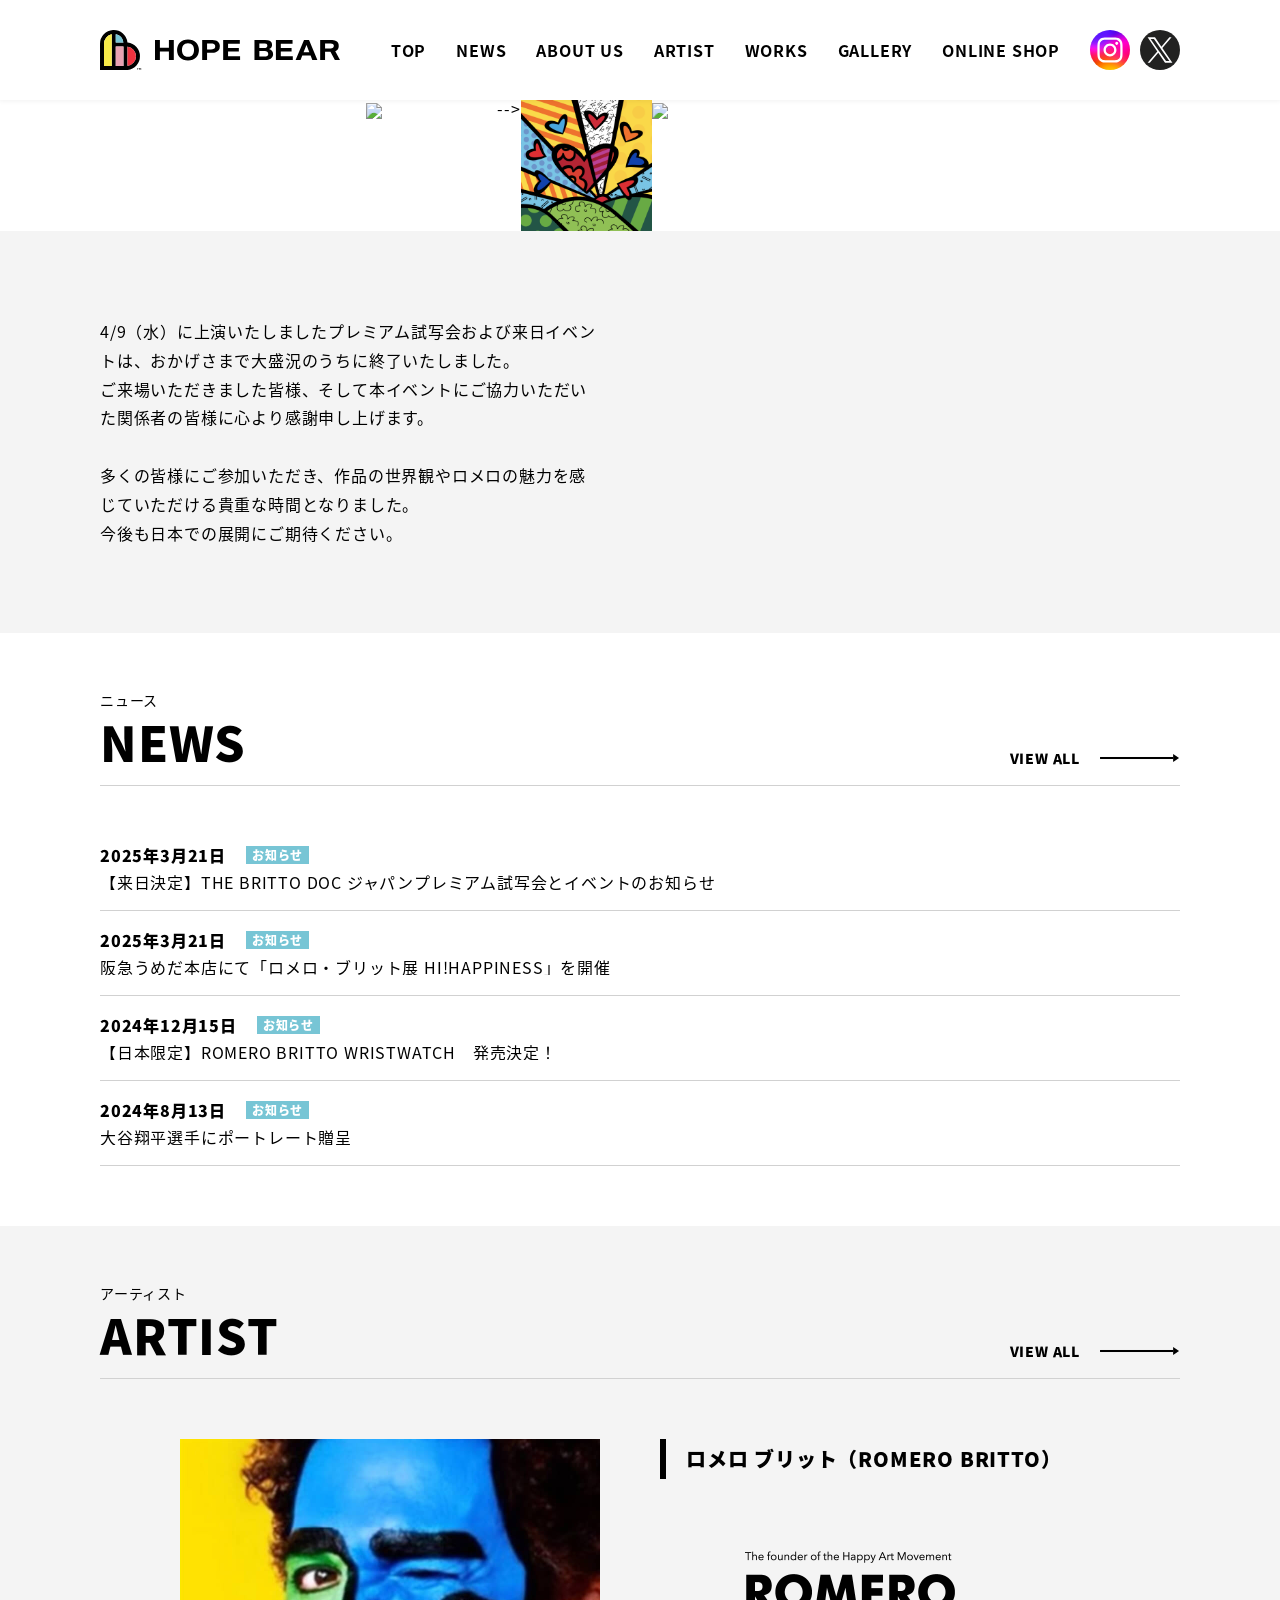
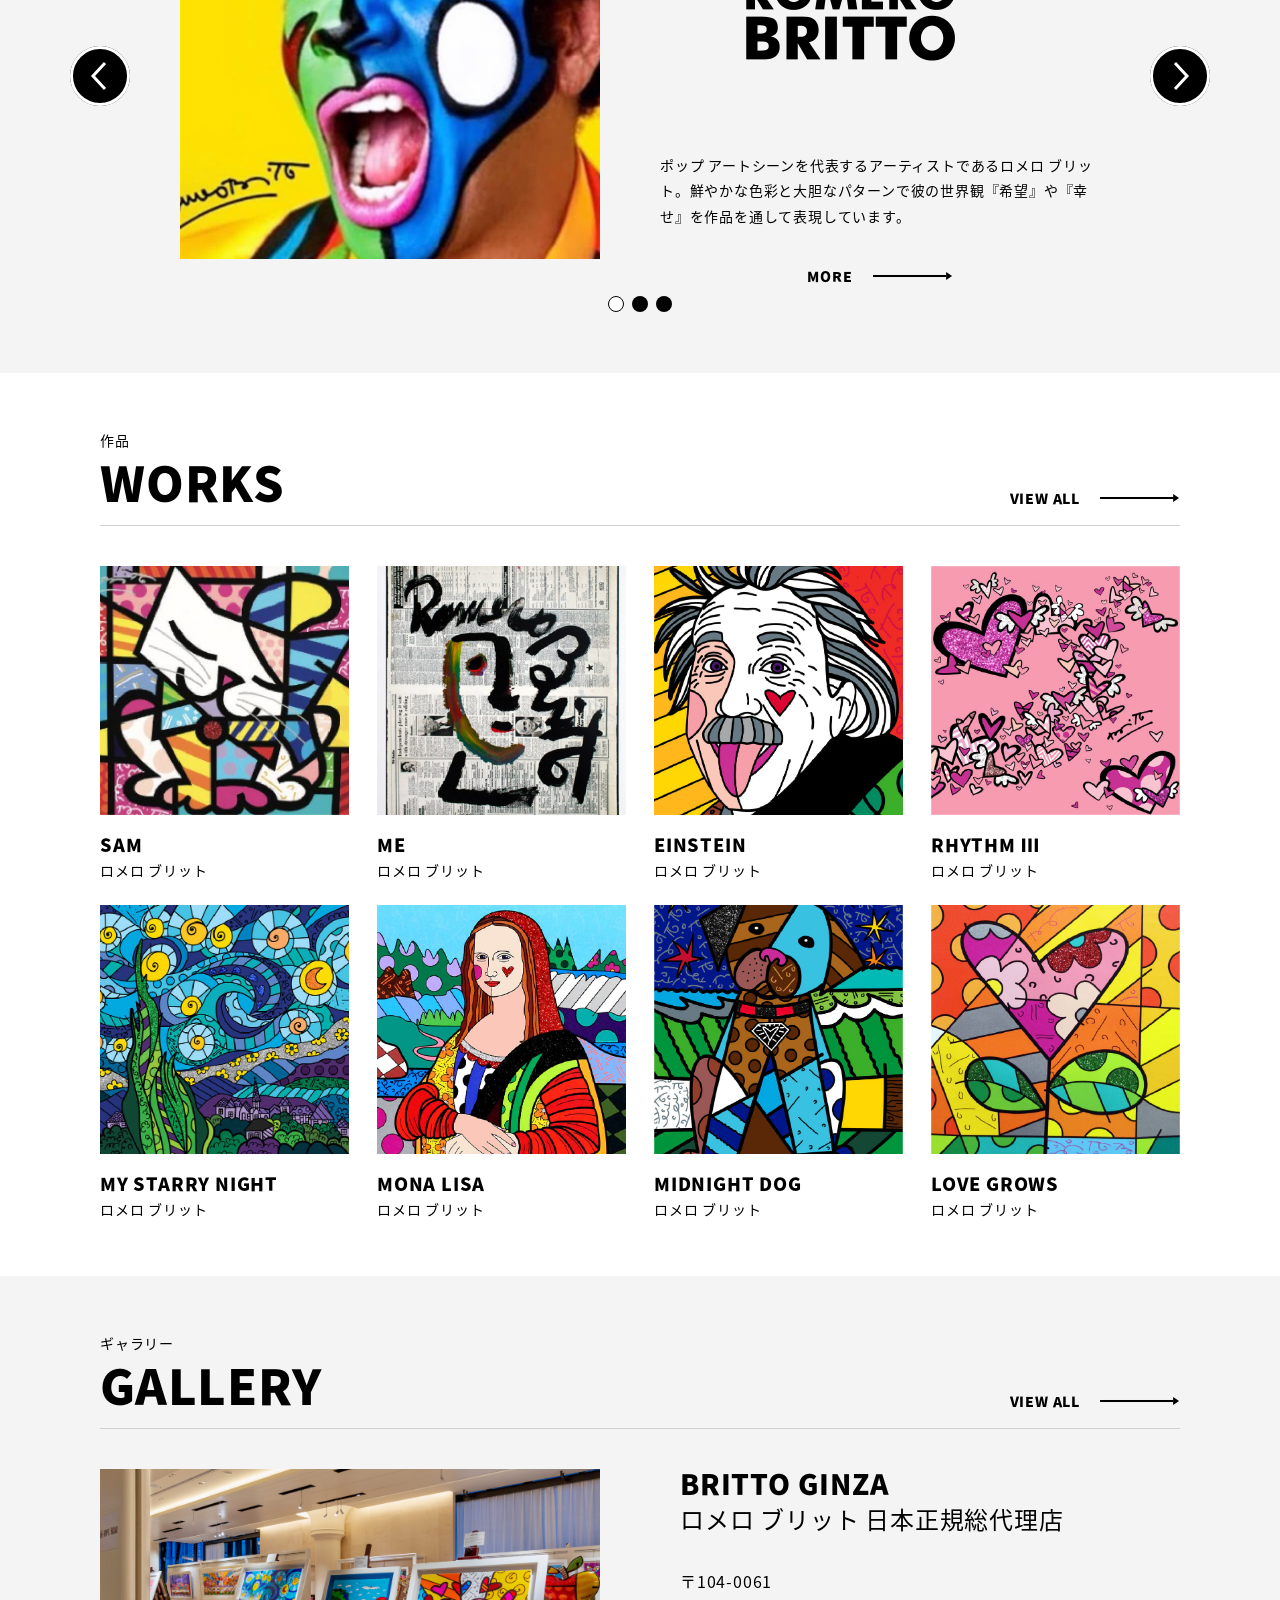
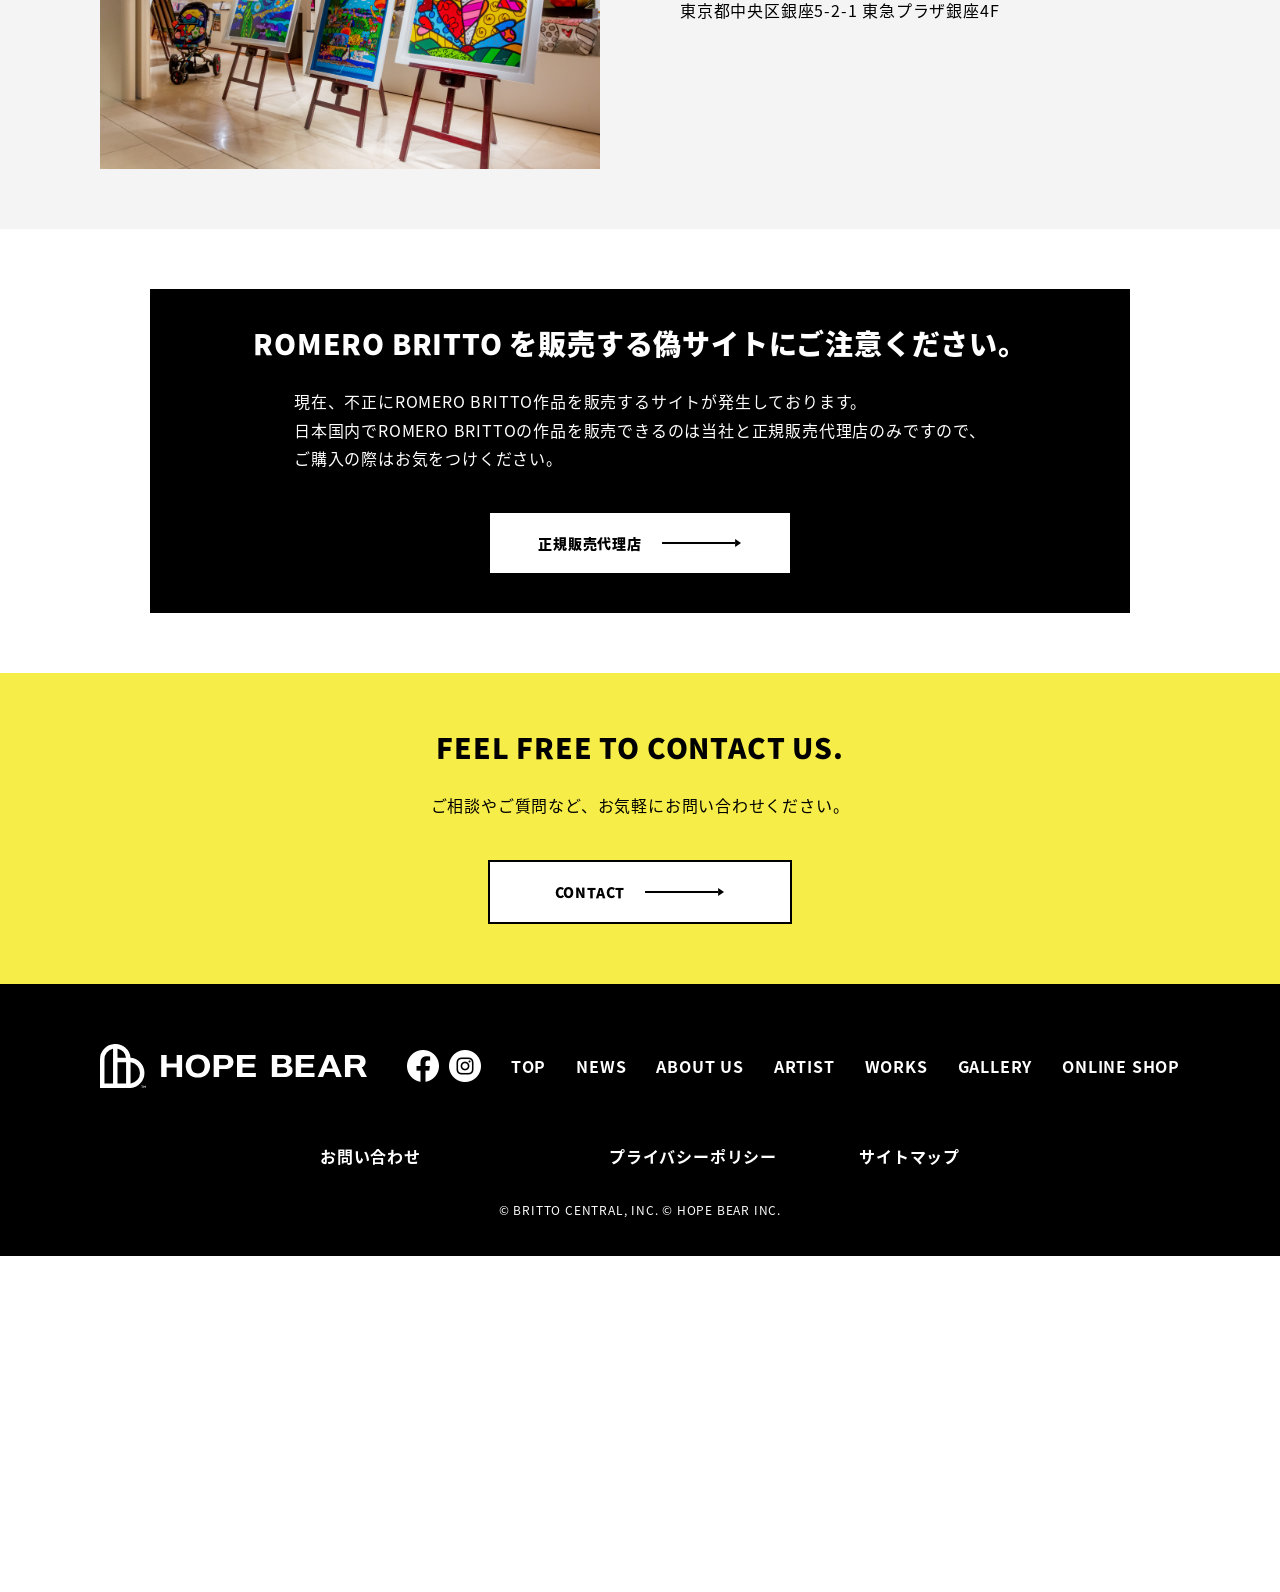
==== commit 56fa9ed8: "Update index.html" ====
--- a/index.html
+++ b/index.html
@@ -165,7 +165,7 @@
 
   <section id="mainvisual">
     <div class="swiper mainSwiper">
-      <div class="swiper-wrapper"><!--<div class="swiper-slide"><div><img loading="lazy" src="https://hopebearinc.com/wp-content/uploads/2023/01/ハッピーニューイヤー.jpg" alt="Art is too important not too share."></div></div> -->
+      <div class="swiper-wrapper"><div class="swiper-slide"><div><img loading="lazy" src="https://hopebearinc.com/wp-content/uploads/2023/01/ハッピーニューイヤー.jpg" alt="Art is too important not too share."></div></div> -->
         <div class="swiper-slide">
 			<div>
               <picture>
@@ -852,7 +852,7 @@
       <li><a href="https://hopebearinc.com/privacy-policy"><span>プライバシーポリシー</span></a></li>
       <li><a href="https://hopebearinc.com/sitemap"><span>サイトマップ</span></a></li>
     </ul>
-    <p class="copyright">� BRITTO CENTRAL, INC. � HOPE BEAR INC.</p>
+    <p class="copyright">&copy; BRITTO CENTRAL, INC. &copy; HOPE BEAR INC.</p>
   </div>
 </footer>
 
@@ -863,4 +863,4 @@
 
 
 
-</body></html>+</body></html>
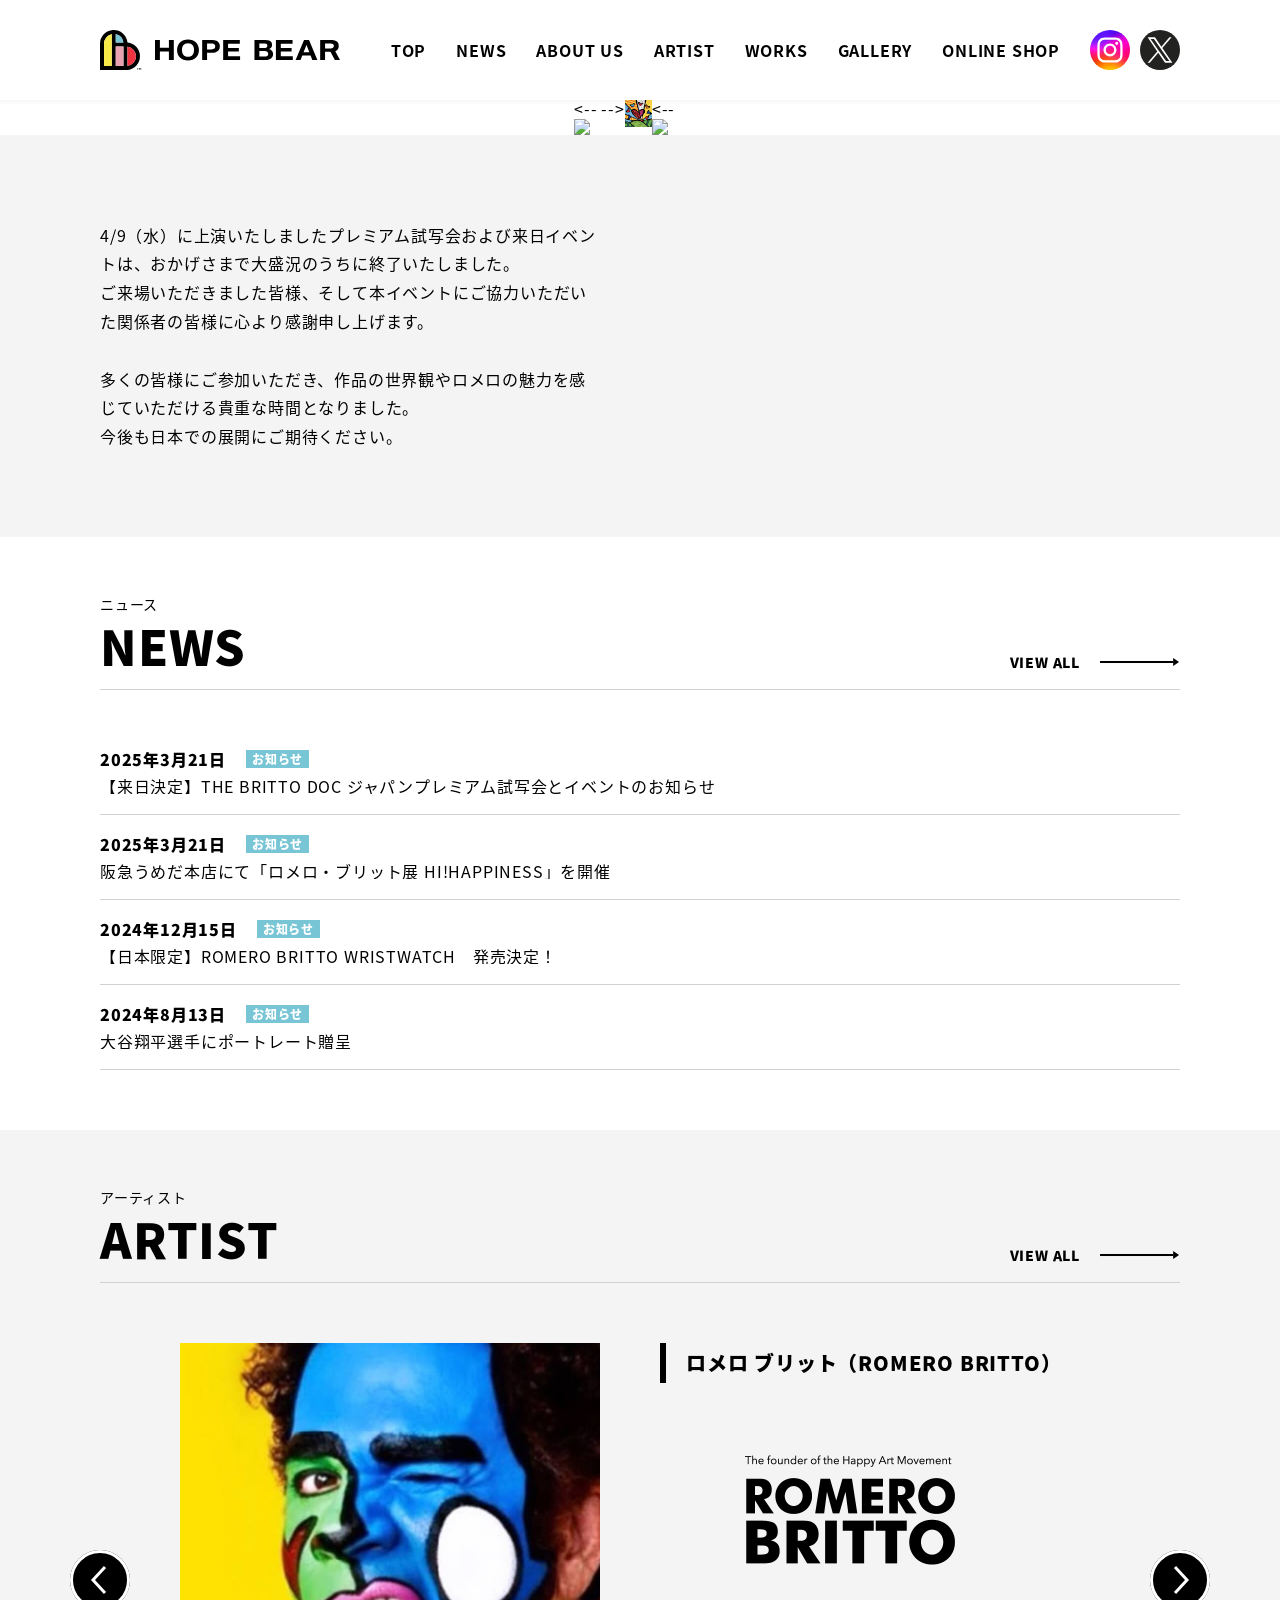
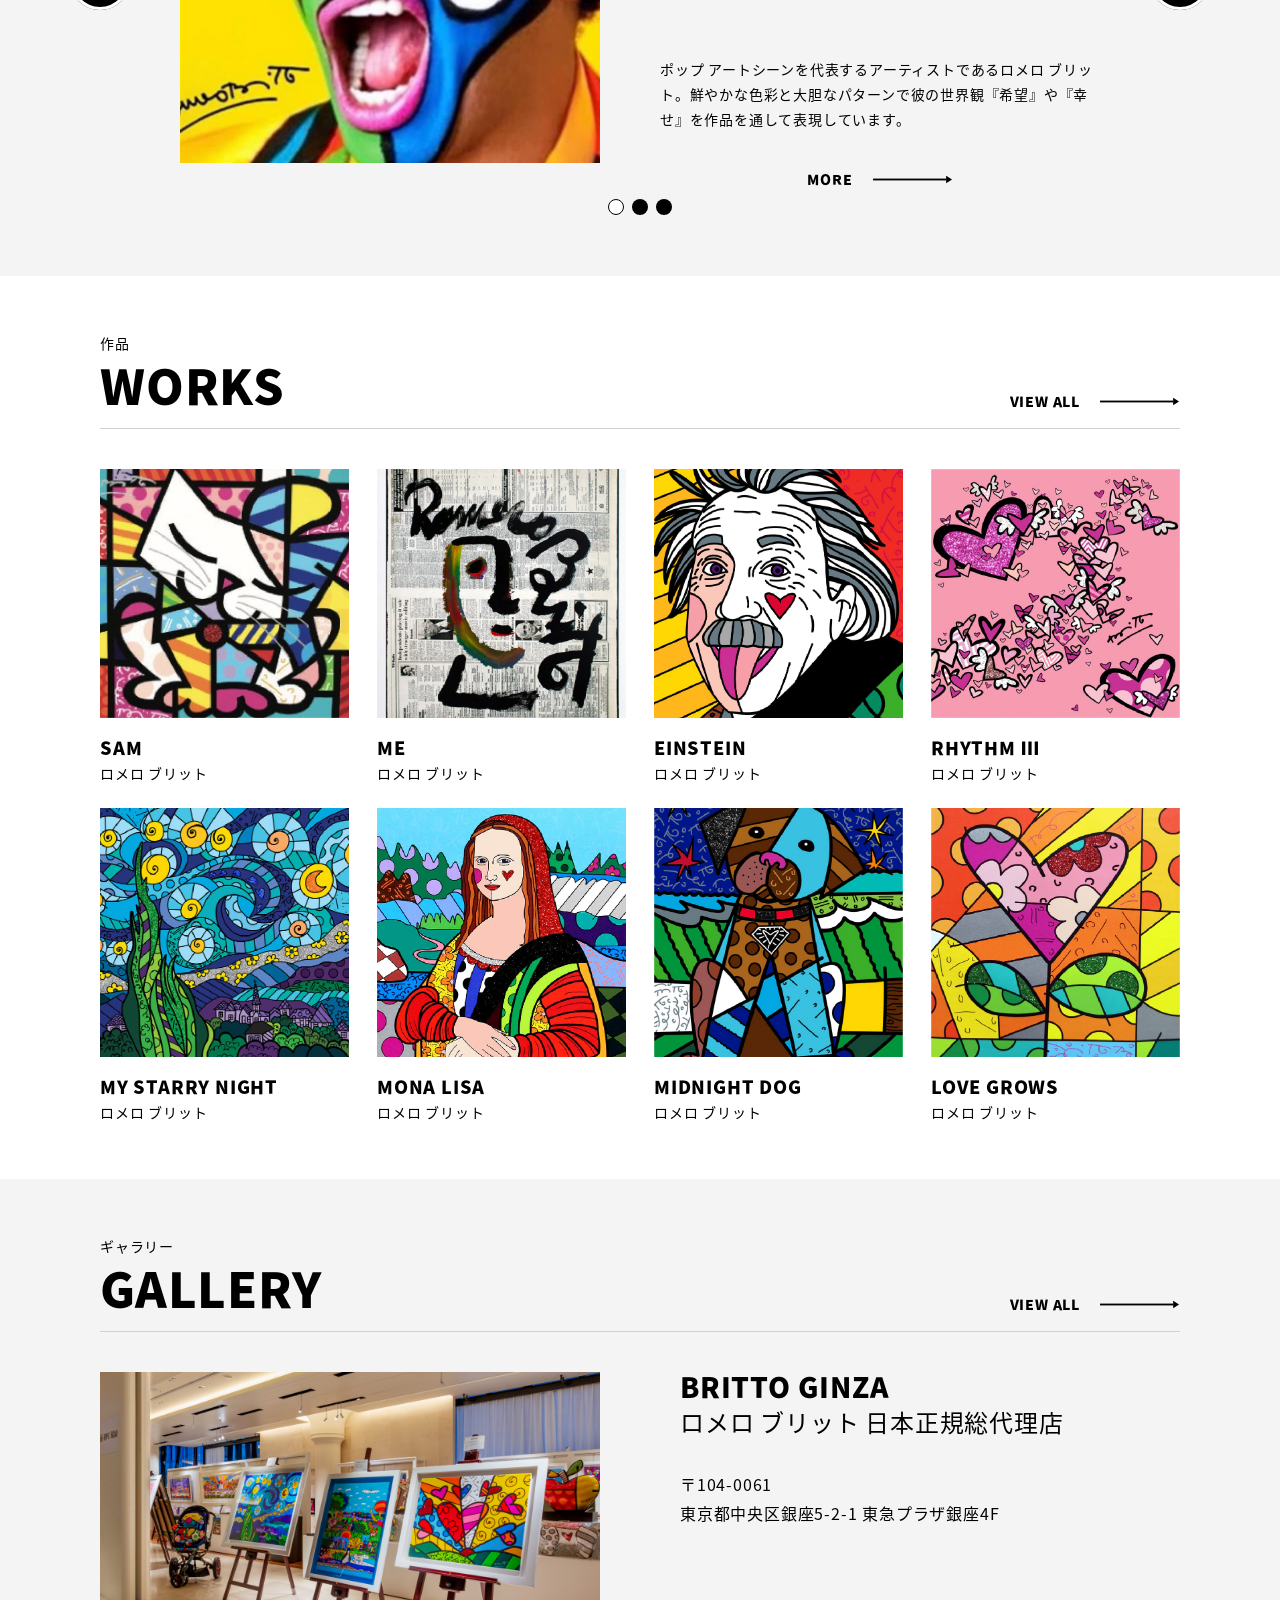
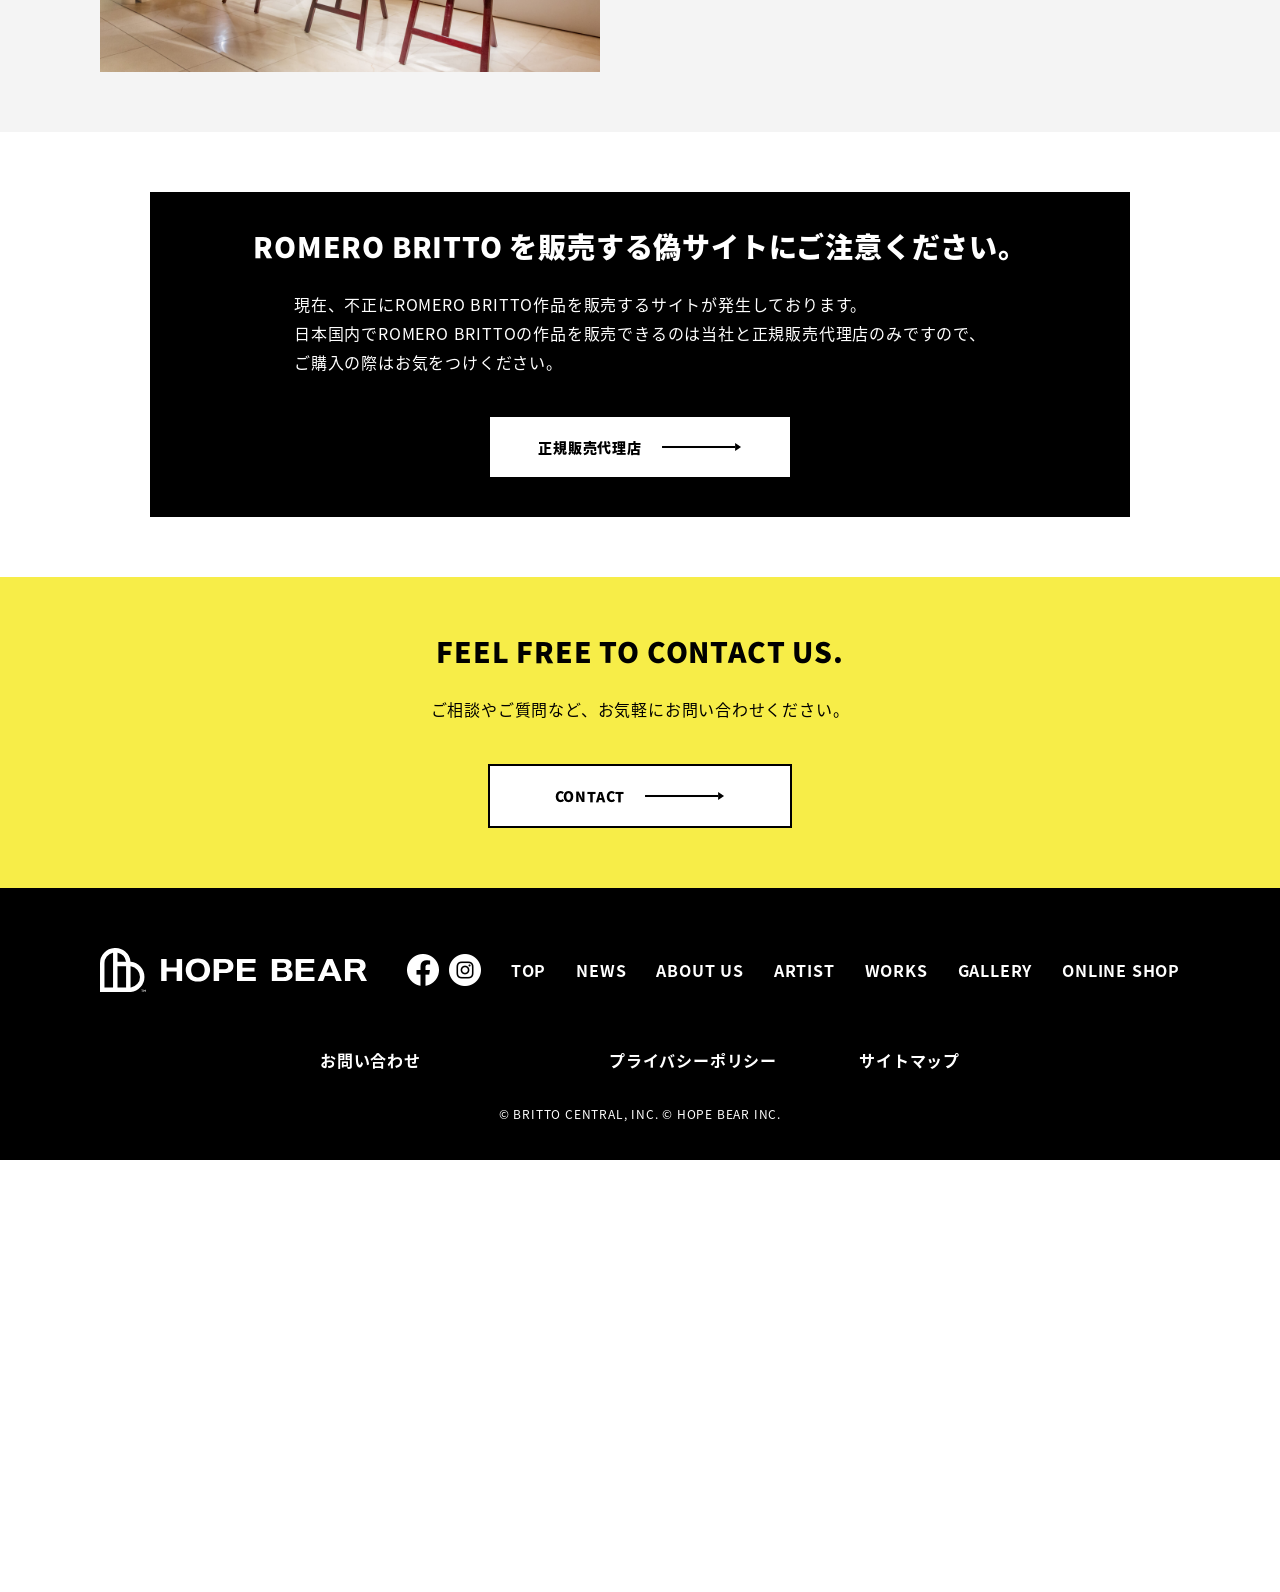
==== commit c57acb9d: "Update index.html" ====
--- a/index.html
+++ b/index.html
@@ -165,7 +165,7 @@
 
   <section id="mainvisual">
     <div class="swiper mainSwiper">
-      <div class="swiper-wrapper"><div class="swiper-slide"><div><img loading="lazy" src="https://hopebearinc.com/wp-content/uploads/2023/01/ハッピーニューイヤー.jpg" alt="Art is too important not too share."></div></div> -->
+      <div class="swiper-wrapper"><div class="swiper-slide"><-- <div><img loading="lazy" src="https://hopebearinc.com/wp-content/uploads/2023/01/ハッピーニューイヤー.jpg" alt="Art is too important not too share."></div></div> -->
         <div class="swiper-slide">
 			<div>
               <picture>
